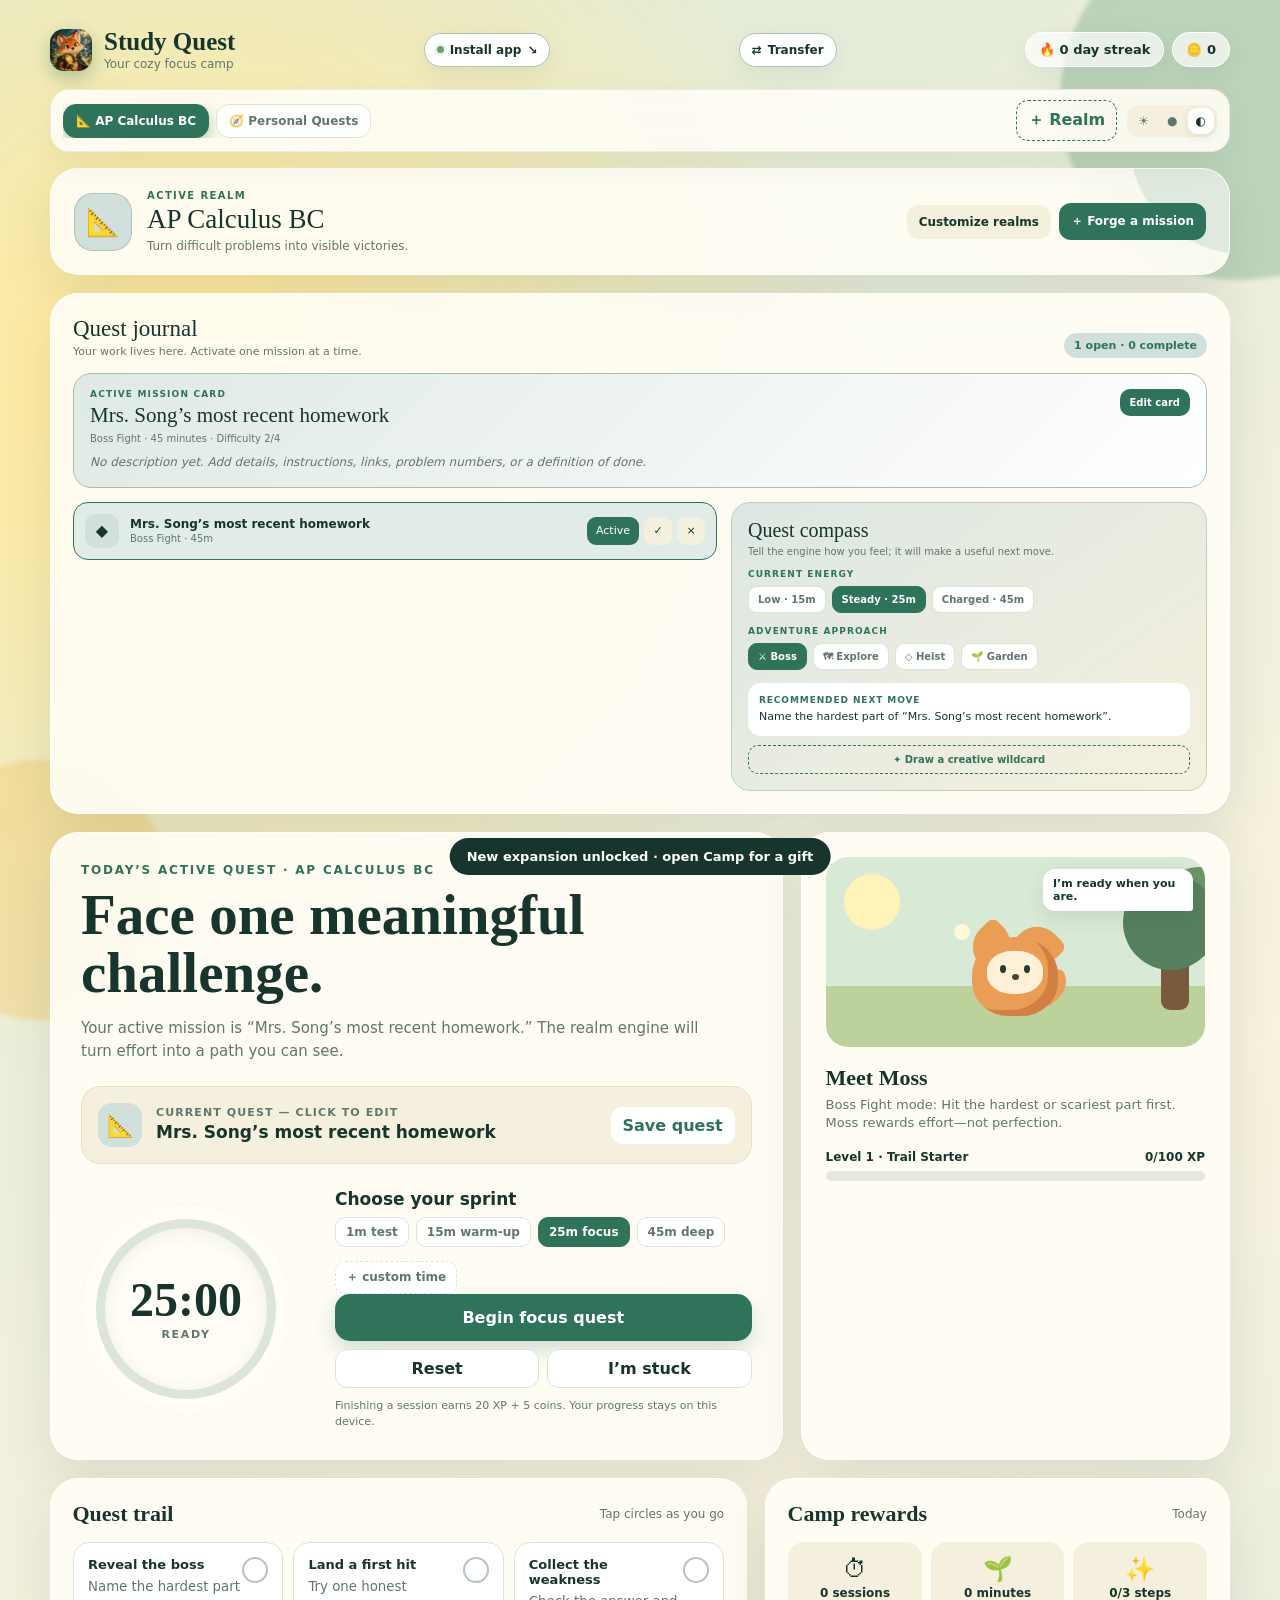
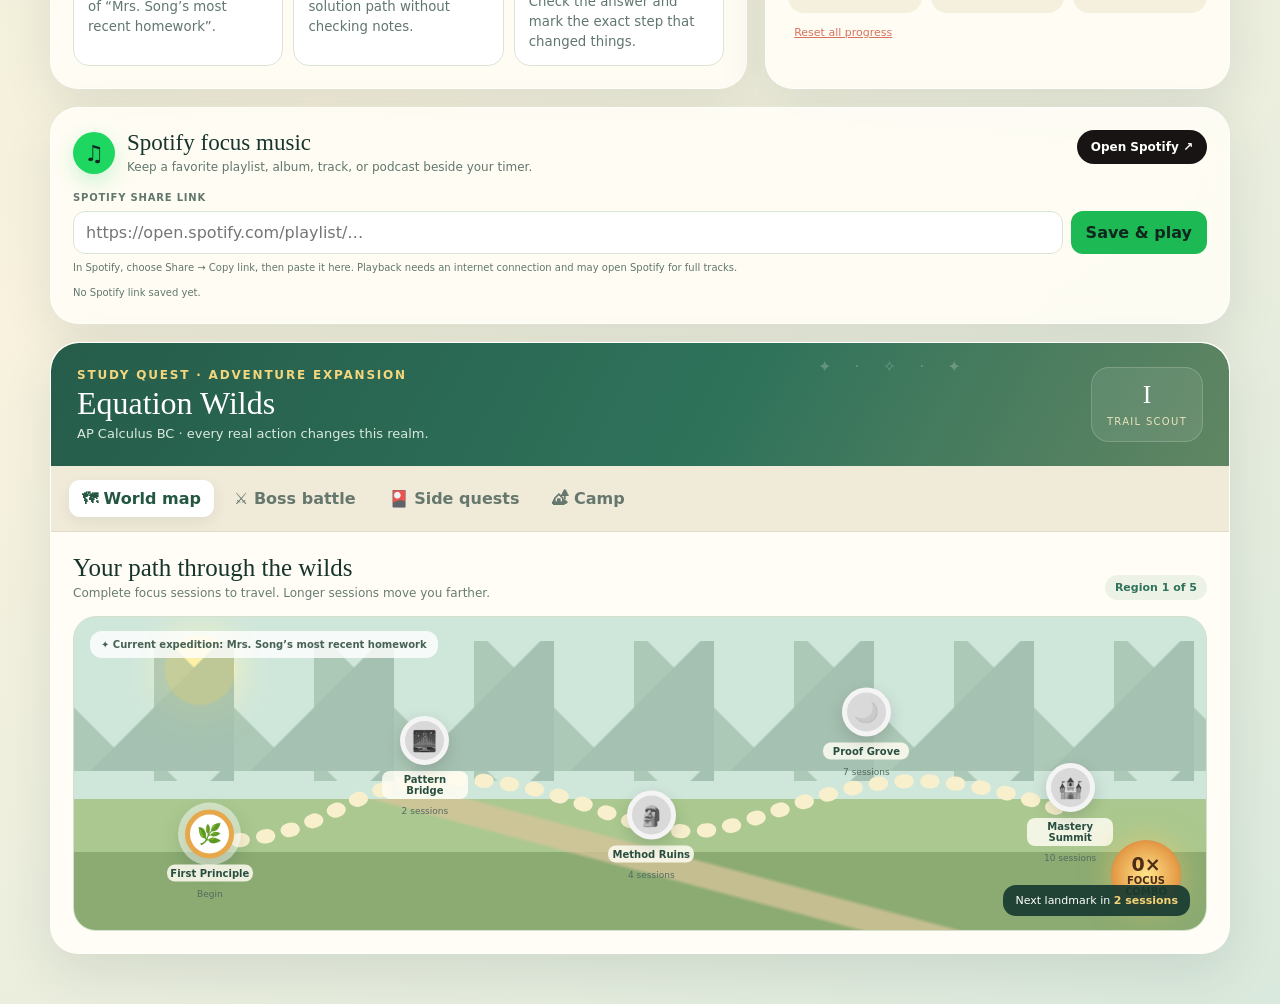
==== Study-Quest-Portable.html @ a1c43f44 "Add portable single-file Study Quest" ====
<!doctype html>
<html lang="en">
<head>
  <meta charset="utf-8">
  <meta name="viewport" content="width=device-width,initial-scale=1">
  <meta name="theme-color" content="#163a31">
  <meta name="description" content="Turn anything you need to do into a customizable focus quest with timers, mission cards, and a cozy fox companion.">
  <meta name="application-name" content="Study Quest">
  <meta name="apple-mobile-web-app-capable" content="yes">
  <meta name="apple-mobile-web-app-status-bar-style" content="black-translucent">
  <meta name="apple-mobile-web-app-title" content="Study Quest">
  <title>Study Quest — Portable</title>
  <style>
    :root{--ink:#17352d;--muted:#61776d;--cream:#f7f1df;--paper:#fffdf6;--green:#2f735b;--green2:#78a36d;--gold:#e6a84b;--coral:#d7725c;--line:#dce4d6;--shadow:0 18px 50px #17352d1a}
    *{box-sizing:border-box}body{margin:0;min-height:100vh;color:var(--ink);font-family:Inter,ui-rounded,"Segoe UI",system-ui,sans-serif;background:radial-gradient(circle at 15% 15%,#f9e7b9 0 5%,transparent 27%),linear-gradient(145deg,#dcead8,#f8f2de 55%,#dae9dd);overflow-x:hidden}
    body:before,body:after{content:"";position:fixed;z-index:-1;border-radius:50%;filter:blur(2px);opacity:.5}body:before{width:360px;height:360px;background:#8fb99b;right:-140px;top:-80px}body:after{width:260px;height:260px;background:#f1cf7a;left:-90px;bottom:-120px}
    button,input{font:inherit}button{cursor:pointer}.app{width:min(1180px,calc(100% - 32px));margin:28px auto 50px}.top{display:flex;align-items:center;justify-content:space-between;margin-bottom:18px}.brand{display:flex;align-items:center;gap:12px}.brand-mark{width:42px;height:42px;border-radius:14px;background:var(--green);display:grid;place-items:center;color:white;box-shadow:0 7px 18px #2f735b55}.brand h1{font-family:Georgia,serif;font-size:25px;margin:0}.brand p{font-size:12px;color:var(--muted);margin:1px 0 0}.stats{display:flex;gap:8px}.pill{background:#ffffffa8;border:1px solid #fff;padding:9px 13px;border-radius:999px;font-weight:750;font-size:13px;box-shadow:0 8px 24px #17352d12}
    .grid{display:grid;grid-template-columns:1.45fr .85fr;gap:18px}.card{background:#fffdf6e8;border:1px solid #ffffffb8;border-radius:28px;box-shadow:var(--shadow);backdrop-filter:blur(12px)}.hero{padding:30px;position:relative;overflow:hidden}.eyebrow{font-size:12px;font-weight:850;letter-spacing:.15em;text-transform:uppercase;color:var(--green)}.hero h2{font-family:Georgia,serif;font-size:clamp(32px,5vw,57px);line-height:1.02;margin:9px 0 12px;max-width:760px}.sub{color:var(--muted);font-size:15px;line-height:1.55;max-width:650px}.questbox{margin-top:23px;background:#f5f0de;border:1px solid #e9dec2;border-radius:19px;padding:16px;display:grid;grid-template-columns:auto 1fr auto;align-items:center;gap:14px}.quest-icon{width:44px;height:44px;border-radius:14px;background:#e5c873;display:grid;place-items:center;font-size:22px}.questbox label{display:block;font-size:11px;color:var(--muted);font-weight:800;text-transform:uppercase;letter-spacing:.1em}.questbox input{width:100%;border:0;background:transparent;color:var(--ink);font-size:17px;font-weight:800;outline:0;padding:3px 0}.save{border:0;background:white;color:var(--green);padding:9px 12px;border-radius:11px;font-weight:800}.save:hover{transform:translateY(-1px)}
    .timer-area{margin-top:25px;display:grid;grid-template-columns:230px 1fr;gap:24px;align-items:center}.clock{width:210px;aspect-ratio:1;border-radius:50%;display:grid;place-items:center;position:relative;background:conic-gradient(var(--green) var(--angle,0deg),#dce5d8 0);box-shadow:inset 0 0 0 15px #fffdf6}.clock:after{content:"";position:absolute;inset:24px;border-radius:50%;background:var(--paper);box-shadow:inset 0 3px 18px #17352d12}.time{position:relative;z-index:1;text-align:center}.time strong{font-family:Georgia,serif;font-size:48px;display:block;line-height:.95}.time small{color:var(--muted);font-size:11px;font-weight:850;letter-spacing:.15em;text-transform:uppercase}.controls h3{margin:0 0 8px;font-size:17px}.presets{display:flex;flex-wrap:wrap;gap:7px;margin-bottom:14px}.preset{border:1px solid var(--line);background:#fff;border-radius:10px;padding:7px 10px;color:var(--muted);font-size:12px;font-weight:750}.preset.active{color:white;background:var(--green);border-color:var(--green)}.mainbtn{border:0;width:100%;border-radius:15px;padding:14px;background:var(--green);color:white;font-weight:850;box-shadow:0 9px 20px #2f735b38;transition:.2s}.mainbtn:hover{transform:translateY(-2px);filter:brightness(1.05)}.secondary{display:flex;gap:8px;margin-top:8px}.secondary button{flex:1;border:1px solid var(--line);background:#fff;border-radius:12px;padding:9px;color:var(--ink);font-weight:750}.hint{font-size:11px;color:var(--muted);margin:10px 0 0;line-height:1.4}
    .side{padding:24px;display:flex;flex-direction:column}.companion-stage{height:190px;border-radius:22px;background:linear-gradient(#d8ead6 0 68%,#bdd19d 68%);position:relative;overflow:hidden;display:grid;place-items:center}.companion-stage:before{content:"";position:absolute;left:18px;top:17px;width:56px;height:56px;border-radius:50%;background:#fff3b8;box-shadow:90px 30px 0 -20px #fff9db}.tree{position:absolute;bottom:37px;right:16px;width:28px;height:80px;background:#795a3d;border-radius:9px}.tree:before{content:"";position:absolute;width:95px;height:95px;border-radius:50%;background:#56805e;left:-38px;top:-55px;box-shadow:28px -18px 0 -10px #6c9565}.buddy{position:relative;z-index:2;width:112px;height:104px;margin-top:25px;animation:breathe 2.8s ease-in-out infinite}.buddy-body{position:absolute;inset:25px 13px 0;background:#e99d55;border-radius:48% 48% 43% 43%;box-shadow:inset -10px -6px #d27f43}.ear{position:absolute;top:12px;width:39px;height:43px;background:#e99d55;transform:rotate(45deg);border-radius:8px 25px 8px 25px}.ear.l{left:13px}.ear.r{right:13px;transform:rotate(135deg)}.face{position:absolute;z-index:3;left:28px;top:39px;width:56px;height:43px;background:#fff0d7;border-radius:45%;}.eye{position:absolute;top:14px;width:6px;height:8px;background:#203b34;border-radius:50%}.eye.l{left:13px}.eye.r{right:13px}.nose{position:absolute;left:25px;top:23px;width:7px;height:6px;background:#4e4139;border-radius:50%}.tail{position:absolute;right:1px;bottom:0;width:52px;height:34px;background:#e99d55;border-radius:80% 20% 70% 20%;transform:rotate(-18deg);transform-origin:left}.buddy.focusing .eye{height:2px;top:17px}.buddy.cheer{animation:cheer .6s ease 2}.speech{position:absolute;top:12px;right:12px;z-index:4;background:white;border-radius:12px 12px 3px 12px;padding:8px 10px;max-width:150px;font-size:11px;font-weight:700;box-shadow:0 7px 20px #17352d18}.companion-copy h3{font-family:Georgia,serif;font-size:22px;margin:18px 0 5px}.companion-copy p{color:var(--muted);font-size:13px;line-height:1.45;margin:0}.level{margin-top:17px}.levelhead{display:flex;justify-content:space-between;font-size:12px;font-weight:800;margin-bottom:7px}.bar{height:10px;background:#e5e8dc;border-radius:999px;overflow:hidden}.fill{height:100%;width:0;background:linear-gradient(90deg,var(--green2),var(--gold));border-radius:999px;transition:.5s}
    .bottom{grid-column:1/-1;display:grid;grid-template-columns:1.2fr .8fr;gap:18px}.steps,.rewards{padding:22px}.section-title{display:flex;justify-content:space-between;align-items:center;margin-bottom:15px}.section-title h3{margin:0;font-family:Georgia,serif;font-size:22px}.section-title span{color:var(--muted);font-size:12px}.step-list{display:grid;grid-template-columns:repeat(3,1fr);gap:10px}.step{border:1px solid var(--line);border-radius:16px;padding:14px;background:#fff;transition:.2s}.step.done{opacity:.64;background:#ecf3e8}.step button{width:26px;height:26px;border-radius:50%;border:2px solid #b7c7b5;background:transparent;float:right;color:transparent}.step.done button{background:var(--green);border-color:var(--green);color:white}.step strong{font-size:13px;display:block;margin-bottom:4px}.step small{color:var(--muted);line-height:1.35}.reward-row{display:flex;gap:9px}.reward{flex:1;background:#f5f0de;border-radius:16px;padding:13px;text-align:center}.reward .big{font-size:24px}.reward strong{display:block;font-size:12px;margin-top:3px}.danger{margin-top:12px;border:0;background:transparent;color:var(--coral);font-size:11px;text-decoration:underline}
    .modal{position:fixed;inset:0;background:#15322ccc;z-index:20;display:none;place-items:center;padding:18px}.modal.show{display:grid}.modal-card{width:min(520px,100%);background:var(--paper);border-radius:25px;padding:27px;box-shadow:0 30px 80px #0005}.modal-card h2{font-family:Georgia,serif;font-size:29px;margin:0 0 8px}.modal-card p{color:var(--muted);line-height:1.5}.modal-card textarea{width:100%;min-height:95px;border:1px solid var(--line);border-radius:13px;padding:12px;background:white;resize:vertical}.modal-actions{display:flex;gap:9px;margin-top:12px}.modal-actions button{flex:1;border:0;border-radius:12px;padding:12px;font-weight:800}.modal-actions .claim{background:var(--green);color:white}.modal-actions .skip{background:#e9eadf;color:var(--ink)}.toast{position:fixed;left:50%;bottom:25px;z-index:30;transform:translate(-50%,30px);opacity:0;background:#17352d;color:white;padding:11px 17px;border-radius:999px;font-weight:750;font-size:13px;transition:.25s}.toast.show{transform:translate(-50%,0);opacity:1}.confetti{position:fixed;z-index:40;width:8px;height:12px;top:-20px;animation:fall 1.8s linear forwards}
    @keyframes breathe{50%{transform:translateY(-5px) scale(1.02)}}@keyframes cheer{50%{transform:translateY(-18px) rotate(5deg)}}@keyframes fall{to{transform:translateY(110vh) rotate(720deg)}}
    @media(max-width:850px){.grid,.bottom{grid-template-columns:1fr}.timer-area{grid-template-columns:1fr}.clock{margin:auto}.step-list{grid-template-columns:1fr}.stats .pill:first-child{display:none}}@media(max-width:520px){.app{width:min(100% - 18px,1180px);margin-top:12px}.hero,.side{padding:19px}.top{align-items:flex-start}.stats{flex-direction:column}.questbox{grid-template-columns:auto 1fr}.questbox .save{grid-column:1/-1}.hero h2{font-size:37px}}
  </style>
  <style data-source="v2.css">
/* Study Quest: Adventure expansion */
.rpg-world{margin-top:18px;position:relative;overflow:hidden}.rpg-banner{padding:24px 26px;background:linear-gradient(118deg,#173a31,#285d49 58%,#6f8e5b);color:white;border-radius:28px 28px 0 0;display:flex;align-items:center;justify-content:space-between;gap:18px;position:relative}.rpg-banner:after{content:"✦  ·  ✧  ·  ✦";position:absolute;right:22%;top:14px;opacity:.22;letter-spacing:9px}.rpg-banner h2{font:32px/1 Georgia,serif;margin:5px 0 7px}.rpg-banner p{margin:0;color:#dce9de;font-size:13px}.rank-seal{min-width:112px;text-align:center;background:#ffffff16;border:1px solid #ffffff2c;border-radius:18px;padding:12px}.rank-seal strong{display:block;font:26px Georgia,serif}.rank-seal span{font-size:10px;text-transform:uppercase;letter-spacing:.13em;color:#e9e4bd}.rpg-tabs{display:flex;gap:7px;padding:14px 18px;background:#f0ead8;border-bottom:1px solid #e0dac6;overflow:auto}.rpg-tab{border:0;background:transparent;color:#66786e;font-weight:800;padding:9px 13px;border-radius:11px;white-space:nowrap}.rpg-tab.active{background:white;color:#245642;box-shadow:0 5px 15px #17352d13}.rpg-panel{display:none;padding:22px;background:#fffdf6e8}.rpg-panel.active{display:block}.panel-title{display:flex;align-items:end;justify-content:space-between;gap:14px;margin-bottom:16px}.panel-title h3{font:25px Georgia,serif;margin:0}.panel-title p{font-size:12px;color:#687c72;margin:4px 0 0}.tiny-badge{background:#edf2e7;color:#2f735b;border-radius:999px;padding:6px 10px;font-size:11px;font-weight:850}
.quest-map{min-height:315px;border-radius:23px;background:linear-gradient(#cfe6db 0 58%,#aac88f 58% 75%,#8bab72 75%);position:relative;overflow:hidden;border:1px solid #d4e0cc}.quest-map:before{content:"";position:absolute;left:8%;top:18px;width:70px;height:70px;border-radius:50%;background:#fff0a8;box-shadow:0 0 45px #fff5b8}.quest-map:after{content:"";position:absolute;inset:auto 0 0;height:42%;background:linear-gradient(15deg,transparent 48%,#d8c49b 49% 54%,transparent 55%);opacity:.75}.mountains{position:absolute;inset:24px 0 auto;height:140px;background:linear-gradient(135deg,transparent 50%,#789b84 51%) 0 0/160px 130px,linear-gradient(225deg,transparent 50%,#88a98e 51%) 80px 0/160px 130px;opacity:.48}.path-line{position:absolute;left:10%;right:10%;bottom:58px;height:130px}.path-line svg{width:100%;height:100%;overflow:visible}.map-node{position:absolute;z-index:3;width:86px;text-align:center;transform:translate(-50%,-50%)}.node-dot{width:49px;height:49px;margin:auto;border-radius:50%;display:grid;place-items:center;background:#d7dbcc;border:5px solid #f8f4e7;box-shadow:0 6px 16px #17352d2d;font-size:20px;filter:grayscale(1);transition:.3s}.map-node.unlocked .node-dot{background:#f5d477;filter:none}.map-node.current .node-dot{background:#fff;border-color:#e6a84b;box-shadow:0 0 0 7px #fff7,0 8px 25px #17352d44;animation:nodePulse 2s infinite}.map-node strong{display:block;font-size:10px;margin-top:6px;background:#fffdf3d9;border-radius:8px;padding:3px;color:#294e40}.map-node small{font-size:9px;color:#546b60}.n1{left:12%;top:76%}.n2{left:31%;top:48%}.n3{left:51%;top:70%}.n4{left:70%;top:37%}.n5{left:88%;top:63%}.map-legend{position:absolute;left:16px;top:14px;z-index:4;background:#ffffffce;border-radius:12px;padding:8px 11px;font-size:10px;font-weight:800;color:#476254}.map-progress{position:absolute;right:16px;bottom:14px;z-index:5;background:#173a31e8;color:white;border-radius:13px;padding:9px 12px;font-size:11px}.map-progress b{color:#f5d477}
.battle-grid{display:grid;grid-template-columns:1.1fr .9fr;gap:14px}.boss-arena{background:radial-gradient(circle at 50% 30%,#536b67,#243e3b 72%);border-radius:22px;min-height:290px;position:relative;overflow:hidden;color:white;padding:18px}.boss-arena:before{content:"";position:absolute;inset:auto -10% -40% -10%;height:62%;background:radial-gradient(ellipse,#172c28,#10201d);border-radius:50%}.boss-label{position:relative;z-index:2;text-align:center;font-size:10px;letter-spacing:.18em;text-transform:uppercase;color:#d7dfc9}.boss{position:absolute;left:50%;top:50%;transform:translate(-50%,-46%);width:142px;height:135px;filter:drop-shadow(0 18px 15px #0007)}.boss-core{position:absolute;inset:25px 18px 3px;background:#5f536d;border-radius:45% 45% 35% 35%;box-shadow:inset -14px -10px #44394f}.boss-horn{position:absolute;top:7px;width:38px;height:48px;background:#dbc790;clip-path:polygon(50% 0,100% 100%,0 100%)}.boss-horn.l{left:16px;transform:rotate(-18deg)}.boss-horn.r{right:16px;transform:rotate(18deg)}.boss-eye{position:absolute;z-index:2;top:61px;width:19px;height:13px;background:#ffcf64;border-radius:60% 20%;box-shadow:0 0 12px #ffca55}.boss-eye.l{left:40px}.boss-eye.r{right:40px;transform:scaleX(-1)}.boss-mouth{position:absolute;z-index:2;left:54px;top:91px;width:36px;height:13px;border-bottom:4px solid #d5b8c7;border-radius:50%}.boss.hit{animation:bossHit .5s}.hp-wrap{position:absolute;left:18px;right:18px;bottom:18px;z-index:2}.hp-copy{display:flex;justify-content:space-between;font-size:11px;font-weight:800;margin-bottom:6px}.hpbar{height:13px;background:#152824;border:2px solid #ffffff45;border-radius:99px;overflow:hidden}.hpfill{height:100%;background:linear-gradient(90deg,#d85b58,#f1a35c);transition:.6s}.battle-log{background:#f4eedc;border-radius:22px;padding:18px}.battle-log h4{margin:0 0 7px;font:21px Georgia,serif}.battle-log>p{color:#66786e;font-size:12px;line-height:1.45}.damage-guide{display:grid;gap:8px;margin-top:13px}.damage{background:white;border-radius:12px;padding:10px;display:flex;justify-content:space-between;font-size:11px}.damage b{color:#bb5a48}.boss-loot{margin-top:12px;background:#e5eedf;border:1px dashed #86a876;border-radius:12px;padding:11px;font-size:11px;line-height:1.4}
.sidequest-grid{display:grid;grid-template-columns:repeat(3,1fr);gap:11px}.sidequest{background:#fff;border:1px solid #e1e5d8;border-radius:18px;padding:16px;position:relative;min-height:155px;transition:.2s}.sidequest:hover{transform:translateY(-3px);box-shadow:0 10px 25px #17352d16}.sq-rarity{font-size:9px;letter-spacing:.14em;text-transform:uppercase;color:#b47742;font-weight:900}.sidequest h4{font:19px Georgia,serif;margin:8px 0 7px}.sidequest p{font-size:11px;color:#687c72;line-height:1.45;margin:0 0 12px}.sidequest button,.reroll,.scene-btn,.shop-item button,.break-start{border:0;border-radius:10px;padding:8px 10px;font-size:11px;font-weight:850;background:#2f735b;color:white}.sidequest button:disabled{background:#d9ddd3;color:#829087}.sidequest.complete{background:#edf3e8}.sidequest.complete:after{content:"✓";position:absolute;right:12px;top:12px;width:24px;height:24px;border-radius:50%;display:grid;place-items:center;background:#2f735b;color:white}.reroll{background:#e9e7da;color:#3d5a4e}.quest-actions{display:flex;justify-content:flex-end;margin-top:12px}.daily-meter{height:7px;background:#e7e9df;border-radius:99px;overflow:hidden;margin:8px 0}.daily-meter i{display:block;height:100%;background:#e6a84b;transition:.4s}
.camp-grid{display:grid;grid-template-columns:.8fr 1.2fr;gap:14px}.scene-box{border-radius:22px;min-height:270px;padding:18px;background:linear-gradient(#172b36,#3b5862 58%,#253f35 58%);color:white;position:relative;overflow:hidden}.scene-box[data-scene="sun"]{background:linear-gradient(#a8d8d0,#f2dda0 58%,#87a96c 58%)}.scene-box[data-scene="rain"]{background:linear-gradient(#405765,#78909a 58%,#405b4b 58%)}.scene-box[data-scene="stars"]{background:linear-gradient(#171c38,#303558 58%,#283b36 58%)}.scene-box:after{content:"";position:absolute;inset:0;background:radial-gradient(circle at 72% 20%,#fff9bf 0 5%,transparent 6%),radial-gradient(circle at 20% 15%,#fff 0 1px,transparent 2px),radial-gradient(circle at 40% 25%,#fff 0 1px,transparent 2px);opacity:.7}.scene-box[data-scene="rain"]:after{background:repeating-linear-gradient(105deg,transparent 0 17px,#dcebf133 18px 20px,transparent 21px 35px);animation:rain .7s linear infinite}.scene-copy{position:relative;z-index:2}.scene-copy h4{font:23px Georgia,serif;margin:0 0 5px}.scene-copy p{font-size:11px;color:#eef4e9}.scene-controls{position:absolute;left:16px;right:16px;bottom:16px;z-index:3;display:flex;gap:7px;flex-wrap:wrap}.scene-btn{background:#ffffffdc;color:#264c3e}.scene-btn.active{background:#e6a84b;color:#332812}.sound-btn{margin-left:auto;background:#17352dd9;color:white}.shop{background:#f5f0df;border-radius:22px;padding:17px}.shop-head{display:flex;justify-content:space-between;align-items:center}.shop-head h4{font:21px Georgia,serif;margin:0}.shop-wallet{font-size:11px;font-weight:850;background:white;border-radius:99px;padding:6px 9px}.shop-grid{display:grid;grid-template-columns:repeat(3,1fr);gap:8px;margin-top:12px}.shop-item{background:white;border-radius:14px;padding:11px;text-align:center;border:2px solid transparent}.shop-item.equipped{border-color:#e6a84b}.shop-icon{font-size:25px;height:32px}.shop-item strong{display:block;font-size:11px}.shop-item small{color:#7c8b83;font-size:9px}.shop-item button{margin-top:8px;width:100%;padding:6px;background:#e8eddf;color:#365d4d}.shop-item.owned button{background:#2f735b;color:white}.starter-note{margin-top:9px;font-size:10px;color:#6c7b72}.buddy[data-outfit="scarf"]:after{content:"";position:absolute;z-index:5;left:31px;top:76px;width:54px;height:12px;background:#d96557;border-radius:8px;transform:rotate(-4deg)}.buddy[data-outfit="crown"]:after{content:"♛";position:absolute;z-index:5;left:39px;top:-13px;font-size:39px;color:#f3c853;text-shadow:0 2px #9f6f27}.buddy[data-outfit="wizard"]:after{content:"";position:absolute;z-index:5;left:26px;top:-35px;width:62px;height:58px;background:#5e567f;clip-path:polygon(50% 0,78% 72%,100% 85%,0 85%,24% 72%)}
.break-card{margin-top:14px;border:1px solid #dbe2d4;border-radius:18px;padding:14px;background:#fff;display:flex;align-items:center;justify-content:space-between;gap:12px}.break-card h4{margin:0 0 3px;font:18px Georgia,serif}.break-card p{margin:0;font-size:10px;color:#6a7d73}.break-start{background:#4b6f63;white-space:nowrap}.break-overlay{position:fixed;inset:0;z-index:90;background:linear-gradient(#101b32,#26364b 60%,#1c352f);display:none;place-items:center;overflow:hidden;color:white}.break-overlay.show{display:grid}.break-hud{position:absolute;top:22px;left:50%;transform:translateX(-50%);z-index:4;text-align:center;background:#0c171bbb;border:1px solid #ffffff24;border-radius:18px;padding:11px 20px}.break-hud strong{font:26px Georgia,serif}.break-hud span{display:block;font-size:10px;color:#cbdad3}.firefly{position:absolute;width:22px;height:22px;border:0;border-radius:50%;background:#f8ed76;box-shadow:0 0 10px #fff278,0 0 28px #e8e052;animation:floatFly 2.4s ease-in-out infinite}.firefly:after{content:"";position:absolute;width:28px;height:10px;border:1px solid #fff9;left:-4px;top:6px;border-radius:50%}.break-done{background:#fffdf1;color:#17352d;border-radius:24px;padding:25px;text-align:center;display:none;z-index:5}.break-done.show{display:block}.break-done h3{font:28px Georgia,serif;margin:0 0 6px}.break-done button{border:0;background:#2f735b;color:white;border-radius:12px;padding:11px 19px;font-weight:800}.achievement-pop{position:fixed;right:20px;top:20px;z-index:80;background:#17352d;color:white;border:1px solid #ffffff31;border-radius:17px;padding:13px 16px;box-shadow:0 14px 40px #0004;transform:translateX(130%);transition:.4s;max-width:280px}.achievement-pop.show{transform:translateX(0)}.achievement-pop b{display:block;color:#f5d477;font-size:11px;letter-spacing:.1em;text-transform:uppercase}.achievement-pop span{font:17px Georgia,serif}.combo-orb{position:absolute;right:25px;bottom:20px;width:70px;height:70px;border-radius:50%;display:grid;place-items:center;background:radial-gradient(circle,#ffe58a,#e59b47 65%,#bd673b);color:#4e2d18;box-shadow:0 0 30px #ffc95d88;font-size:10px;font-weight:900;text-align:center;z-index:3}.combo-orb strong{display:block;font-size:19px}
body.scene-stars{background:radial-gradient(circle at 15% 15%,#73859b 0 4%,transparent 24%),linear-gradient(145deg,#263c45,#4e5d60 55%,#314944)}body.scene-rain{background:linear-gradient(145deg,#9eb4b6,#d7dfd5 55%,#839f92)}body.scene-sun{background:radial-gradient(circle at 15% 15%,#ffeaa0 0 5%,transparent 28%),linear-gradient(145deg,#dcead8,#f8f2de 55%,#dae9dd)}
@keyframes nodePulse{50%{transform:scale(1.09)}}@keyframes bossHit{25%{transform:translate(-50%,-46%) translateX(-12px);filter:brightness(1.8)}50%{transform:translate(-50%,-46%) translateX(10px)}75%{transform:translate(-50%,-46%) translateX(-5px)}}@keyframes rain{to{background-position:0 30px}}@keyframes floatFly{50%{transform:translate(14px,-18px) scale(1.2)}}
@media(max-width:850px){.battle-grid,.camp-grid{grid-template-columns:1fr}.sidequest-grid{grid-template-columns:1fr}.quest-map{min-height:360px}.shop-grid{grid-template-columns:repeat(3,1fr)}}@media(max-width:520px){.rpg-banner{align-items:flex-start}.rpg-banner h2{font-size:26px}.rank-seal{min-width:84px}.rpg-panel{padding:13px}.map-node{width:63px}.map-node strong{font-size:8px}.node-dot{width:40px;height:40px}.shop-grid{grid-template-columns:1fr}.break-card{align-items:flex-start;flex-direction:column}.sound-btn{margin-left:0}}

  </style>
  <style data-source="v3.css">
/* Realm Engine — universal customization and theming */
:root{--realm-accent:#2f735b;--realm-soft:#dfeadf;--surface:#fffdf6;--surface-2:#f5f0de;--surface-3:#ffffff;--text:#17352d;--text-soft:#61776d;--border:#dce4d6;--page-a:#dcead8;--page-b:#f8f2de;--page-c:#dae9dd}
html[data-theme="dark"]{color-scheme:dark;--surface:#182720;--surface-2:#22352b;--surface-3:#263a31;--text:#edf4ec;--text-soft:#a9bcb2;--border:#3a5146;--page-a:#0e1b18;--page-b:#182821;--page-c:#101f1b;--cream:#182720;--paper:#182720;--ink:#edf4ec;--muted:#a9bcb2;--line:#3a5146;--shadow:0 20px 60px #0005}
html[data-theme="dark"] body{background:radial-gradient(circle at 15% 15%,#466454 0 4%,transparent 24%),linear-gradient(145deg,var(--page-a),var(--page-b) 55%,var(--page-c))}
html[data-theme="dark"] body:before{background:#315947}html[data-theme="dark"] body:after{background:#6d5933}
html[data-theme="dark"] .card,html[data-theme="dark"] .rpg-panel{background:#182720f2;border-color:#31483d}html[data-theme="dark"] .questbox,html[data-theme="dark"] .rpg-tabs,html[data-theme="dark"] .battle-log,html[data-theme="dark"] .shop{background:#22352b;border-color:#3a5146}html[data-theme="dark"] .step,html[data-theme="dark"] .sidequest,html[data-theme="dark"] .reward,html[data-theme="dark"] .damage,html[data-theme="dark"] .shop-item,html[data-theme="dark"] .break-card,html[data-theme="dark"] .save,html[data-theme="dark"] .secondary button,html[data-theme="dark"] .preset,html[data-theme="dark"] .rpg-tab.active{background:#263a31;color:#edf4ec;border-color:#40594d}html[data-theme="dark"] .clock{box-shadow:inset 0 0 0 15px #182720}html[data-theme="dark"] .clock:after{background:#182720}html[data-theme="dark"] .speech{background:#263a31;color:#edf4ec}html[data-theme="dark"] .pill{background:#21352c;border-color:#33493f}html[data-theme="dark"] .modal-card{background:#182720}html[data-theme="dark"] .modal-card textarea{background:#263a31;color:#edf4ec}html[data-theme="dark"] .sidequest.complete{background:#284333}html[data-theme="dark"] .boss-loot{background:#243e31}html[data-theme="dark"] .scene-btn{background:#263a31;color:#edf4ec}html[data-theme="dark"] .danger{color:#f19b86}
.realm-dock{display:flex;align-items:center;gap:10px;margin:0 0 16px;padding:10px 12px;background:color-mix(in srgb,var(--surface) 90%,transparent);border:1px solid color-mix(in srgb,var(--border) 65%,white);border-radius:19px;box-shadow:0 10px 30px #17352d10;backdrop-filter:blur(12px);position:relative;z-index:8}.realm-scroll{display:flex;align-items:center;gap:7px;overflow:auto;flex:1;scrollbar-width:none}.realm-scroll::-webkit-scrollbar{display:none}.realm-chip{border:1px solid var(--border);background:var(--surface-3);color:var(--text-soft);border-radius:13px;padding:9px 12px;font-size:12px;font-weight:800;white-space:nowrap;transition:.2s}.realm-chip:hover{transform:translateY(-1px)}.realm-chip.active{background:var(--realm-accent);border-color:var(--realm-accent);color:white;box-shadow:0 6px 16px color-mix(in srgb,var(--realm-accent) 38%,transparent)}.dock-add{border:1px dashed var(--realm-accent);background:transparent;color:var(--realm-accent);border-radius:12px;padding:9px 11px;font-weight:900;white-space:nowrap}.theme-switch{display:flex;background:var(--surface-2);border-radius:12px;padding:3px;gap:2px}.theme-switch button{border:0;background:transparent;color:var(--text-soft);border-radius:9px;padding:6px 8px;font-size:12px}.theme-switch button.active{background:var(--surface-3);color:var(--text);box-shadow:0 3px 9px #17352d16}
.quest-command{margin-bottom:18px;padding:21px 23px;display:grid;grid-template-columns:1fr auto;gap:18px;position:relative;overflow:hidden}.quest-command:before{content:"";position:absolute;width:230px;height:230px;border-radius:50%;right:-130px;top:-145px;background:var(--realm-accent);opacity:.12}.command-left{display:flex;gap:15px;align-items:center;min-width:0}.realm-sigil{width:58px;height:58px;flex:0 0 auto;border-radius:19px;display:grid;place-items:center;background:var(--realm-soft);font-size:27px;box-shadow:inset 0 0 0 1px color-mix(in srgb,var(--realm-accent) 25%,transparent)}.command-kicker{font-size:10px;font-weight:900;text-transform:uppercase;letter-spacing:.14em;color:var(--realm-accent)}.command-left h2{font:27px Georgia,serif;margin:3px 0 4px;white-space:nowrap;overflow:hidden;text-overflow:ellipsis}.command-left p{margin:0;color:var(--text-soft);font-size:12px}.command-actions{display:flex;align-items:center;gap:8px;position:relative;z-index:2}.command-actions button{border:0;border-radius:12px;padding:10px 12px;font-weight:850;font-size:12px}.forge-btn{background:var(--realm-accent);color:white}.manage-btn{background:var(--surface-2);color:var(--text)}
.mission-journal{grid-column:1/-1;padding:22px}.journal-head{display:flex;justify-content:space-between;align-items:end;gap:14px;margin-bottom:15px}.journal-head h3{font:23px Georgia,serif;margin:0}.journal-head p{font-size:11px;color:var(--text-soft);margin:3px 0 0}.mission-count{font-size:11px;font-weight:850;color:var(--realm-accent);background:var(--realm-soft);padding:6px 10px;border-radius:999px}.journal-layout{display:grid;grid-template-columns:1.15fr .85fr;gap:14px}.mission-list{display:grid;gap:8px;align-content:start}.mission-row{display:grid;grid-template-columns:auto 1fr auto;gap:11px;align-items:center;background:var(--surface-3);border:1px solid var(--border);border-radius:15px;padding:11px;transition:.2s}.mission-row:hover{border-color:var(--realm-accent);transform:translateX(2px)}.mission-row.active{background:color-mix(in srgb,var(--realm-soft) 65%,var(--surface-3));border-color:var(--realm-accent)}.mission-row.done{opacity:.58}.mission-gem{width:34px;height:34px;border-radius:11px;display:grid;place-items:center;background:var(--realm-soft)}.mission-row strong{display:block;font-size:12px}.mission-row small{display:block;font-size:10px;color:var(--text-soft);margin-top:2px}.mission-tools{display:flex;gap:5px}.mission-tools button{border:0;width:28px;height:28px;border-radius:9px;background:var(--surface-2);color:var(--text);font-size:11px}.mission-tools button.activate{width:auto;padding:0 9px;background:var(--realm-accent);color:white}.empty-missions{border:1px dashed var(--border);border-radius:16px;padding:24px;text-align:center;color:var(--text-soft);font-size:12px}.compass{background:linear-gradient(145deg,color-mix(in srgb,var(--realm-soft) 75%,var(--surface)),var(--surface-2));border-radius:19px;padding:16px;border:1px solid color-mix(in srgb,var(--realm-accent) 18%,var(--border))}.compass h4{font:20px Georgia,serif;margin:0 0 4px}.compass>p{font-size:10px;color:var(--text-soft);margin:0 0 12px}.energy-label{font-size:9px;font-weight:900;letter-spacing:.12em;text-transform:uppercase;color:var(--realm-accent)}.energy-row,.approach-row{display:flex;gap:6px;margin:7px 0 13px;flex-wrap:wrap}.energy-row button,.approach-row button{border:1px solid var(--border);background:var(--surface-3);color:var(--text-soft);border-radius:9px;padding:7px 9px;font-size:10px;font-weight:800}.energy-row button.active,.approach-row button.active{background:var(--realm-accent);color:white;border-color:var(--realm-accent)}.next-move{background:var(--surface-3);border-radius:13px;padding:11px;font-size:11px;line-height:1.4}.next-move b{display:block;color:var(--realm-accent);font-size:9px;text-transform:uppercase;letter-spacing:.1em;margin-bottom:3px}.twist-btn{margin-top:9px;width:100%;border:1px dashed var(--realm-accent);background:transparent;color:var(--realm-accent);border-radius:10px;padding:8px;font-size:10px;font-weight:850}
.realm-modal{position:fixed;inset:0;background:#10261fd9;z-index:110;display:none;place-items:center;padding:18px}.realm-modal.show{display:grid}.realm-modal-card{width:min(760px,100%);max-height:min(760px,92vh);overflow:auto;background:var(--surface);color:var(--text);border-radius:26px;box-shadow:0 30px 90px #0007}.realm-modal-top{display:flex;justify-content:space-between;align-items:center;padding:20px 22px 14px;border-bottom:1px solid var(--border);position:sticky;top:0;background:var(--surface);z-index:2}.realm-modal-top h2{font:27px Georgia,serif;margin:0}.realm-close{width:34px;height:34px;border:0;border-radius:50%;background:var(--surface-2);color:var(--text);font-size:18px}.forge-tabs{display:flex;gap:7px;padding:14px 22px 0}.forge-tab{border:0;border-radius:10px;padding:8px 11px;background:var(--surface-2);color:var(--text-soft);font-size:11px;font-weight:850}.forge-tab.active{background:var(--realm-accent);color:white}.forge-pane{display:none;padding:18px 22px 24px}.forge-pane.active{display:block}.form-grid{display:grid;grid-template-columns:1fr 1fr;gap:12px}.field{display:grid;gap:5px}.field.full{grid-column:1/-1}.field label{font-size:10px;font-weight:900;letter-spacing:.08em;text-transform:uppercase;color:var(--text-soft)}.field input,.field select{width:100%;border:1px solid var(--border);background:var(--surface-3);color:var(--text);border-radius:11px;padding:10px 11px;outline:0}.field input:focus,.field select:focus{border-color:var(--realm-accent);box-shadow:0 0 0 3px color-mix(in srgb,var(--realm-accent) 15%,transparent)}.style-picker{display:grid;grid-template-columns:repeat(4,1fr);gap:8px}.style-option input{display:none}.style-option span{display:block;height:100%;border:1px solid var(--border);border-radius:13px;padding:11px;background:var(--surface-3);font-size:10px;color:var(--text-soft)}.style-option b{display:block;color:var(--text);font-size:12px;margin-bottom:3px}.style-option input:checked+span{border-color:var(--realm-accent);box-shadow:inset 0 0 0 1px var(--realm-accent);background:var(--realm-soft)}.submit-forge{margin-top:15px;width:100%;border:0;border-radius:12px;padding:12px;background:var(--realm-accent);color:white;font-weight:900}.realm-manager-list{display:grid;gap:8px;margin-top:15px}.realm-manage-row{display:grid;grid-template-columns:auto 1fr auto;gap:10px;align-items:center;border:1px solid var(--border);background:var(--surface-3);border-radius:13px;padding:10px}.realm-manage-row i{font-style:normal;font-size:20px}.realm-manage-row strong{display:block;font-size:12px}.realm-manage-row small{color:var(--text-soft);font-size:9px}.realm-manage-row button{border:0;border-radius:8px;background:var(--surface-2);color:#c86655;padding:7px;font-size:10px}.strategy-ribbon{display:inline-flex;align-items:center;gap:6px;margin-top:8px;padding:5px 9px;border-radius:99px;background:var(--realm-soft);color:var(--realm-accent);font-size:10px;font-weight:850}.wildcard{margin-top:9px;background:color-mix(in srgb,var(--realm-soft) 70%,var(--surface-3));border-left:3px solid var(--realm-accent);border-radius:9px;padding:9px;font-size:10px;display:none}.wildcard.show{display:block}
.rpg-banner{background:linear-gradient(118deg,color-mix(in srgb,var(--realm-accent) 68%,#102d26),var(--realm-accent) 58%,color-mix(in srgb,var(--realm-accent) 58%,#a4a06d))}.mainbtn,.realm-engine-accent{background:var(--realm-accent)!important}.quest-icon{background:var(--realm-soft)}.eyebrow{color:var(--realm-accent)}
@media(max-width:850px){.realm-dock{align-items:stretch;flex-wrap:wrap}.realm-scroll{order:1;width:100%}.theme-switch{margin-left:auto}.quest-command{grid-template-columns:1fr}.command-actions{justify-content:flex-end}.journal-layout{grid-template-columns:1fr}.style-picker{grid-template-columns:1fr 1fr}}
@media(max-width:520px){.quest-command{padding:16px}.command-left{align-items:flex-start}.command-left h2{font-size:21px}.command-actions{flex-direction:column;align-items:stretch}.form-grid{grid-template-columns:1fr}.field.full{grid-column:auto}.style-picker{grid-template-columns:1fr}.realm-modal{padding:7px}.realm-modal-card{border-radius:19px}.journal-head{align-items:flex-start;flex-direction:column}.mission-row{grid-template-columns:auto 1fr}.mission-tools{grid-column:1/-1;justify-content:flex-end}}

/* Mission cards and custom focus timers */
.active-mission-card{margin:0 0 14px;border:1px solid color-mix(in srgb,var(--realm-accent) 32%,var(--border));border-radius:18px;background:linear-gradient(135deg,color-mix(in srgb,var(--realm-soft) 70%,var(--surface-3)),var(--surface-3));padding:15px 16px;display:grid;grid-template-columns:1fr auto;gap:12px}.active-mission-card.empty{display:none}.mission-card-kicker{font-size:9px;font-weight:900;letter-spacing:.13em;text-transform:uppercase;color:var(--realm-accent)}.active-mission-card h4{font:21px Georgia,serif;margin:4px 0 5px}.mission-card-meta{font-size:10px;color:var(--text-soft);margin-bottom:9px}.mission-card-description{font-size:12px;line-height:1.55;white-space:pre-wrap;color:var(--text);max-width:820px}.mission-card-description.muted{color:var(--text-soft);font-style:italic}.edit-card{align-self:start;border:0;border-radius:10px;padding:8px 10px;background:var(--realm-accent);color:white;font-size:10px;font-weight:850}.mission-preview{white-space:nowrap;overflow:hidden;text-overflow:ellipsis;max-width:480px}
.custom-timer-area{margin-top:9px;position:relative}.custom-timer-row{display:flex;gap:6px;flex-wrap:wrap}.custom-time{position:relative;padding-right:23px!important}.custom-time i{position:absolute;right:6px;top:50%;transform:translateY(-50%);font-style:normal;opacity:.65;font-size:11px}.custom-launch{border-style:dashed!important}.timer-maker{display:none;margin-top:8px;background:var(--surface-2);border:1px solid var(--border);border-radius:13px;padding:10px;grid-template-columns:1fr 1fr auto;gap:7px;align-items:end}.timer-maker.show{display:grid}.timer-maker label{font-size:9px;font-weight:850;color:var(--text-soft);display:grid;gap:3px}.timer-maker input{min-width:0;width:100%;border:1px solid var(--border);background:var(--surface-3);color:var(--text);border-radius:8px;padding:7px}.timer-maker button{border:0;border-radius:8px;background:var(--realm-accent);color:white;padding:8px 10px;font-size:10px;font-weight:850}
.field textarea{width:100%;min-height:130px;resize:vertical;line-height:1.5;border:1px solid var(--border);background:var(--surface-3);color:var(--text);border-radius:11px;padding:10px 11px;outline:0}.field textarea:focus{border-color:var(--realm-accent);box-shadow:0 0 0 3px color-mix(in srgb,var(--realm-accent) 15%,transparent)}
@media(max-width:520px){.active-mission-card{grid-template-columns:1fr}.timer-maker{grid-template-columns:1fr 1fr}.timer-maker button{grid-column:1/-1}.mission-preview{max-width:230px}}

  </style>
  <style data-source="pwa.css">
.brand-mark{background-image:url('[data-uri]')!important;background-size:cover!important;background-position:center!important;color:transparent!important;overflow:hidden}
.install-app{border:1px solid color-mix(in srgb,var(--realm-accent,#2f735b) 28%,var(--border,#dce4d6));background:var(--surface-3,#fff);color:var(--text,#17352d);padding:9px 12px;border-radius:999px;font-weight:850;font-size:12px;box-shadow:0 8px 24px #17352d12;white-space:nowrap;display:inline-flex;align-items:center;gap:6px}
.install-app:hover{transform:translateY(-1px);border-color:var(--realm-accent,#2f735b)}
.install-app.installed{cursor:default;color:var(--realm-accent,#2f735b)}
.install-app[hidden]{display:none}
.install-modal{position:fixed;inset:0;z-index:160;display:none;place-items:center;padding:18px;background:#10261fdd}.install-modal.show{display:grid}
.install-card{width:min(480px,100%);background:var(--surface,#fffdf6);color:var(--text,#17352d);border:1px solid var(--border,#dce4d6);border-radius:25px;padding:24px;box-shadow:0 30px 90px #0007;position:relative}
.install-card>img{width:78px;height:78px;border-radius:22px;object-fit:cover;box-shadow:0 11px 30px #17352d33}
.install-card h2{font:29px Georgia,serif;margin:14px 0 7px}.install-card p{color:var(--text-soft,#61776d);font-size:13px;line-height:1.55}.install-steps{margin:15px 0;padding:0;list-style:none;display:grid;gap:9px;counter-reset:install}
.install-steps li{counter-increment:install;display:grid;grid-template-columns:28px 1fr;gap:9px;align-items:start;font-size:12px;line-height:1.45}.install-steps li:before{content:counter(install);width:26px;height:26px;border-radius:9px;background:var(--realm-soft,#dfeadf);color:var(--realm-accent,#2f735b);display:grid;place-items:center;font-weight:900}
.install-close{position:absolute;right:15px;top:15px;width:35px;height:35px;border:0;border-radius:50%;background:var(--surface-2,#f5f0de);color:var(--text,#17352d);font-size:18px}.install-note{background:var(--surface-2,#f5f0de);border-radius:12px;padding:10px 12px!important;font-size:11px!important}
.connection-dot{width:7px;height:7px;border-radius:50%;background:#6da16e;display:inline-block;box-shadow:0 0 0 3px #6da16e22}.connection-dot.offline{background:#e6a84b;box-shadow:0 0 0 3px #e6a84b22}
@media(max-width:650px){.top{gap:10px;flex-wrap:wrap}.stats{margin-left:auto}.install-app{order:3;margin-left:auto}.install-app .install-label{display:none}}

  </style>
  <style data-source="data-transfer.css">
.transfer-app{border:1px solid color-mix(in srgb,var(--realm-accent,#2f735b) 28%,var(--border,#dce4d6));background:var(--surface-3,#fff);color:var(--text,#17352d);padding:9px 12px;border-radius:999px;font-weight:850;font-size:12px;box-shadow:0 8px 24px #17352d12;white-space:nowrap;display:inline-flex;align-items:center;gap:6px}.transfer-app:hover{transform:translateY(-1px);border-color:var(--realm-accent,#2f735b)}
.transfer-modal{position:fixed;inset:0;z-index:170;display:none;place-items:center;padding:18px;background:#10261fe6}.transfer-modal.show{display:grid}.transfer-card{width:min(620px,100%);max-height:92vh;overflow:auto;background:var(--surface,#fffdf6);color:var(--text,#17352d);border:1px solid var(--border,#dce4d6);border-radius:27px;padding:25px;box-shadow:0 30px 90px #0007;position:relative}.transfer-close{position:absolute;right:15px;top:15px;width:35px;height:35px;border:0;border-radius:50%;background:var(--surface-2,#f5f0de);color:var(--text,#17352d);font-size:18px}.transfer-kicker{font-size:10px;font-weight:900;letter-spacing:.13em;text-transform:uppercase;color:var(--realm-accent,#2f735b)}.transfer-card h2{font:30px Georgia,serif;margin:7px 42px 7px 0}.transfer-intro{color:var(--text-soft,#61776d);font-size:13px;line-height:1.55;margin:0 0 17px}.transfer-grid{display:grid;grid-template-columns:1fr 1fr;gap:11px}.transfer-option{border:1px solid var(--border,#dce4d6);background:var(--surface-3,#fff);border-radius:17px;padding:15px;display:flex;flex-direction:column;align-items:flex-start;text-align:left;color:var(--text,#17352d);min-height:145px}.transfer-option:hover{border-color:var(--realm-accent,#2f735b);transform:translateY(-1px)}.transfer-option .transfer-icon{font-size:25px;margin-bottom:9px}.transfer-option strong{font-size:13px}.transfer-option small{display:block;color:var(--text-soft,#61776d);font-size:10px;line-height:1.45;margin-top:5px}.transfer-note{margin:13px 0 0;background:var(--surface-2,#f5f0de);border-radius:13px;padding:11px 12px;color:var(--text-soft,#61776d);font-size:10px;line-height:1.5}.transfer-preview{display:none;margin-top:14px;border:1px solid color-mix(in srgb,var(--realm-accent,#2f735b) 30%,var(--border,#dce4d6));background:color-mix(in srgb,var(--realm-soft,#dfeadf) 55%,var(--surface-3,#fff));border-radius:15px;padding:13px}.transfer-preview.show{display:block}.transfer-preview strong{display:block;font-size:13px}.transfer-preview p{font-size:10px;color:var(--text-soft,#61776d);line-height:1.5;margin:5px 0 11px}.transfer-preview-actions{display:flex;gap:7px}.transfer-preview-actions button{flex:1;border:0;border-radius:10px;padding:9px;font-size:10px;font-weight:850}.transfer-restore{background:var(--realm-accent,#2f735b);color:white}.transfer-cancel{background:var(--surface-3,#fff);color:var(--text,#17352d)}.transfer-undo{margin-top:10px;border:0;background:transparent;color:var(--realm-accent,#2f735b);font-size:10px;font-weight:800;padding:4px}.transfer-undo[hidden]{display:none}
@media(max-width:650px){.transfer-app .transfer-label{display:none}.transfer-app{order:3;margin-left:0}.transfer-grid{grid-template-columns:1fr}.transfer-option{min-height:0}.transfer-card{padding:21px;border-radius:21px}}

  </style>
  <style data-source="spotify.css">
.spotify-card{grid-column:1/-1;padding:22px;overflow:hidden}
.spotify-head{display:flex;align-items:flex-start;justify-content:space-between;gap:18px}
.spotify-title{display:flex;align-items:center;gap:12px}
.spotify-mark{width:42px;height:42px;border-radius:50%;display:grid;place-items:center;background:#1ed760;color:#10261f;font-size:22px;font-weight:900;box-shadow:0 8px 20px #1ed76038}
.spotify-title h3{font:23px Georgia,serif;margin:0 0 3px}
.spotify-title p{margin:0;color:var(--text-soft,var(--muted));font-size:12px;line-height:1.45}
.spotify-open{border:0;border-radius:999px;padding:10px 14px;background:#191414;color:#fff;text-decoration:none;font-size:12px;font-weight:850;white-space:nowrap}
.spotify-open:hover{transform:translateY(-1px)}
.spotify-form{display:grid;grid-template-columns:1fr auto;gap:8px;margin-top:16px}
.spotify-form label{grid-column:1/-1;font-size:10px;font-weight:900;letter-spacing:.08em;text-transform:uppercase;color:var(--text-soft,var(--muted))}
.spotify-form input{min-width:0;width:100%;border:1px solid var(--border,var(--line));background:var(--surface-3,#fff);color:var(--text,var(--ink));border-radius:12px;padding:11px 12px;outline:0}
.spotify-form input:focus{border-color:#1db954;box-shadow:0 0 0 3px #1db95422}
.spotify-save{border:0;border-radius:12px;padding:10px 15px;background:#1db954;color:#10261f;font-weight:900}
.spotify-help,.spotify-status{font-size:10px;color:var(--text-soft,var(--muted));line-height:1.45}
.spotify-help{margin:7px 0 0}.spotify-status{margin:10px 0 0;min-height:15px}
.spotify-status.error{color:#b94f42}.spotify-status.offline{color:#9a6925}
.spotify-player{display:none;margin-top:14px}.spotify-player.show{display:block}
.spotify-player iframe{display:block;width:100%;height:152px;border:0;border-radius:15px;background:#191414}
.spotify-player-actions{display:flex;justify-content:flex-end;margin-top:7px}
.spotify-remove{border:0;background:transparent;color:var(--text-soft,var(--muted));font-size:11px;text-decoration:underline}
@media(max-width:620px){.spotify-head{display:grid}.spotify-open{justify-self:start}.spotify-form{grid-template-columns:1fr}.spotify-save{width:100%}}


  </style>

  <link rel="icon" href="[data-uri]" type="image/png">
  <meta name="study-quest-build" content="portable-single-file">
</head>
<body>
  <main class="app">
    <header class="top">
      <div class="brand"><div class="brand-mark">✦</div><div><h1>Study Quest</h1><p>Your cozy focus camp</p></div></div>
      <div class="stats"><div class="pill">🔥 <span id="streak">0</span> day streak</div><div class="pill">🪙 <span id="coins">0</span></div></div>
    </header>
    <section class="grid">
      <article class="card hero">
        <div class="eyebrow">Today’s main quest · AP Calculus BC</div>
        <h2>Make one brave start.</h2>
        <p class="sub">You don’t need to finish everything right now. Begin Mrs. Song’s newest homework, earn XP for focused effort, and let the next step reveal itself.</p>
        <div class="questbox">
          <div class="quest-icon">📐</div>
          <div><label for="quest">Current quest — click to edit</label><input id="quest" value="Mrs. Song’s most recent homework" aria-label="Current quest"></div>
          <button class="save" id="saveQuest">Save quest</button>
        </div>
        <div class="timer-area">
          <div class="clock" id="clock"><div class="time"><strong id="time">25:00</strong><small id="modeLabel">ready</small></div></div>
          <div class="controls">
            <h3>Choose your sprint</h3>
            <div class="presets"><button class="preset" data-min="1">1m test</button><button class="preset" data-min="15">15m warm-up</button><button class="preset active" data-min="25">25m focus</button><button class="preset" data-min="45">45m deep</button></div>
            <button class="mainbtn" id="start">Begin focus quest</button>
            <div class="secondary"><button id="reset">Reset</button><button id="stuck">I’m stuck</button></div>
            <p class="hint">Finishing a session earns 20 XP + 5 coins. Your progress stays on this device.</p>
          </div>
        </div>
      </article>
      <aside class="card side">
        <div class="companion-stage"><div class="speech" id="speech">I’m ready when you are.</div><div class="tree"></div><div class="buddy" id="buddy"><div class="ear l"></div><div class="ear r"></div><div class="tail"></div><div class="buddy-body"></div><div class="face"><i class="eye l"></i><i class="eye r"></i><i class="nose"></i></div></div></div>
        <div class="companion-copy"><h3>Meet Moss</h3><p>Your focus fox. Moss studies quietly with you and celebrates real effort—not perfection.</p></div>
        <div class="level"><div class="levelhead"><span>Level <b id="level">1</b> · Trail Starter</span><span><b id="xp">0</b>/100 XP</span></div><div class="bar"><div class="fill" id="xpFill"></div></div></div>
      </aside>
      <div class="bottom">
        <section class="card steps"><div class="section-title"><h3>Quest trail</h3><span>Tap circles as you go</span></div><div class="step-list">
          <div class="step"><button aria-label="Complete step">✓</button><strong>Open the assignment</strong><small>Get the newest homework in front of you.</small></div>
          <div class="step"><button aria-label="Complete step">✓</button><strong>Do the first problem</strong><small>Messy work is completely allowed.</small></div>
          <div class="step"><button aria-label="Complete step">✓</button><strong>Mark the hard parts</strong><small>Circle anything to ask Mrs. Song.</small></div>
        </div></section>
        <section class="card rewards"><div class="section-title"><h3>Camp rewards</h3><span>Today</span></div><div class="reward-row"><div class="reward"><div class="big">⏱</div><strong><span id="sessions">0</span> sessions</strong></div><div class="reward"><div class="big">🌱</div><strong><span id="totalMin">0</span> minutes</strong></div><div class="reward"><div class="big">✨</div><strong><span id="stepsDone">0</span>/3 steps</strong></div></div><button class="danger" id="clear">Reset all progress</button></section>
      </div>
    </section>
  </main>
  <div class="modal" id="modal"><div class="modal-card"><div class="eyebrow">Sprint complete</div><h2>Nice work—claim your reward.</h2><p>Before moving on, write one thing you learned or one question you still have. A short sentence is enough.</p><textarea id="reflection" placeholder="I learned… / I’m still wondering…"></textarea><div class="modal-actions"><button class="skip" id="skip">Later</button><button class="claim" id="claim">Claim 20 XP + 5 coins</button></div></div></div>
  <div class="toast" id="toast"></div>
  <script>
    const $=s=>document.querySelector(s), $$=s=>[...document.querySelectorAll(s)];
    const key='studyQuest.v1'; let state=JSON.parse(localStorage.getItem(key)||'{}');
    state={xp:0,coins:0,sessions:0,totalMin:0,quest:'Mrs. Song’s most recent homework',steps:[false,false,false],lastDay:null,streak:0,...state};
    let chosen=25,left=1500,running=false,timer=null;
    const save=()=>localStorage.setItem(key,JSON.stringify(state));
    function render(){
      $('#coins').textContent=state.coins;$('#sessions').textContent=state.sessions;$('#totalMin').textContent=state.totalMin;$('#streak').textContent=state.streak;
      const level=Math.floor(state.xp/100)+1, within=state.xp%100;$('#level').textContent=level;$('#xp').textContent=within;$('#xpFill').style.width=within+'%';
      $('#quest').value=state.quest;state.steps.forEach((v,i)=>$$('.step')[i].classList.toggle('done',v));$('#stepsDone').textContent=state.steps.filter(Boolean).length;
    }
    function format(n){return String(Math.floor(n/60)).padStart(2,'0')+':'+String(n%60).padStart(2,'0')}
    function drawClock(){$('#time').textContent=format(left);$('#clock').style.setProperty('--angle',(360*(chosen*60-left)/(chosen*60))+'deg')}
    function toast(msg){const t=$('#toast');t.textContent=msg;t.classList.add('show');setTimeout(()=>t.classList.remove('show'),2200)}
    function ping(){try{const a=new AudioContext(),o=a.createOscillator(),g=a.createGain();o.connect(g);g.connect(a.destination);o.frequency.setValueAtTime(523,a.currentTime);o.frequency.exponentialRampToValueAtTime(784,a.currentTime+.25);g.gain.setValueAtTime(.08,a.currentTime);g.gain.exponentialRampToValueAtTime(.001,a.currentTime+.5);o.start();o.stop(a.currentTime+.5)}catch(e){}}
    function stop(){clearInterval(timer);running=false;$('#start').textContent='Resume focus quest';$('#modeLabel').textContent='paused';$('#buddy').classList.remove('focusing');$('#speech').textContent='I’ll hold your place.'}
    function finish(){clearInterval(timer);running=false;left=0;drawClock();ping();$('#modeLabel').textContent='complete';$('#buddy').classList.remove('focusing');$('#buddy').classList.add('cheer');$('#speech').textContent='You did it! That effort counts.';setTimeout(()=>$('#buddy').classList.remove('cheer'),1500);$('#modal').classList.add('show')}
    $('#start').onclick=()=>{if(running){stop();return}if(left<=0)left=chosen*60;running=true;$('#start').textContent='Pause quest';$('#modeLabel').textContent='focusing';$('#buddy').classList.add('focusing');$('#speech').textContent='Shh… I’m focusing with you.';timer=setInterval(()=>{left--;drawClock();if(left<=0)finish()},1000)};
    $$('.preset').forEach(b=>b.onclick=()=>{if(running)stop();chosen=+b.dataset.min;left=chosen*60;$$('.preset').forEach(x=>x.classList.remove('active'));b.classList.add('active');$('#start').textContent='Begin focus quest';$('#modeLabel').textContent='ready';drawClock()});
    $('#reset').onclick=()=>{if(running)stop();left=chosen*60;$('#start').textContent='Begin focus quest';$('#modeLabel').textContent='ready';drawClock()};
    $('#saveQuest').onclick=()=>{state.quest=$('#quest').value.trim()||'Mrs. Song’s most recent homework';save();render();toast('Quest saved ✓')};
    $('#stuck').onclick=()=>{const ideas=['Open the assignment—nothing else yet.','Write the problem number and copy the givens.','Work for just two minutes, then choose again.','Circle the first confusing symbol or step.'];$('#speech').textContent=ideas[Math.floor(Math.random()*ideas.length)];toast('Moss made the next step tiny')};
    $$('.step button').forEach((b,i)=>b.onclick=()=>{state.steps[i]=!state.steps[i];if(state.steps[i]){state.xp+=5;state.coins+=1;toast('+5 XP · trail step complete')}save();render()});
    function reward(){state.xp+=20;state.coins+=5;state.sessions++;state.totalMin+=chosen;const today=new Date().toDateString();if(state.lastDay!==today){const y=new Date();y.setDate(y.getDate()-1);state.streak=state.lastDay===y.toDateString()?state.streak+1:1;state.lastDay=today}state.reflection=$('#reflection').value.trim();save();render();$('#modal').classList.remove('show');confetti();left=chosen*60;$('#start').textContent='Begin another quest';$('#modeLabel').textContent='ready';drawClock()}
    $('#claim').onclick=reward;$('#skip').onclick=reward;
    function confetti(){for(let i=0;i<36;i++){const e=document.createElement('i');e.className='confetti';e.style.left=Math.random()*100+'vw';e.style.background=['#e6a84b','#2f735b','#d7725c','#78a36d'][i%4];e.style.animationDelay=Math.random()*.5+'s';document.body.appendChild(e);setTimeout(()=>e.remove(),2400)}}
    $('#clear').onclick=()=>{if(confirm('Reset XP, coins, sessions, and quest trail?')){localStorage.removeItem(key);location.reload()}};
    render();drawClock();
  </script>
  <script data-source="v2.js">
(()=>{
  const $=s=>document.querySelector(s), $$=s=>[...document.querySelectorAll(s)];
  const rpgKey='studyQuest.rpg.v2';
  const day=new Date().toISOString().slice(0,10);
  const defaults={day,bossHp:100,map:1,combo:0,scene:'sun',outfit:'none',owned:['none'],starter:false,quests:[0,0,0],achievements:[],fireflies:0,sound:false};
  let rpg={...defaults,...JSON.parse(localStorage.getItem(rpgKey)||'{}')};
  if(rpg.day!==day)rpg={...defaults,owned:rpg.owned||['none'],outfit:rpg.outfit||'none',achievements:rpg.achievements||[],starter:rpg.starter};
  const persist=()=>localStorage.setItem(rpgKey,JSON.stringify(rpg));
  const world=document.createElement('section'); world.className='card rpg-world'; world.id='adventure';
  world.innerHTML=`
    <div class="rpg-banner"><div><div class="eyebrow" style="color:#f4d67d">Study Quest · Adventure expansion</div><h2>The Calculus Wilds</h2><p>Every real study action changes your world.</p></div><div class="rank-seal"><strong id="rpgRank">I</strong><span id="rpgTitle">Trail Scout</span></div></div>
    <nav class="rpg-tabs" aria-label="Adventure sections"><button class="rpg-tab active" data-panel="map">🗺 World map</button><button class="rpg-tab" data-panel="boss">⚔ Boss battle</button><button class="rpg-tab" data-panel="quests">🎴 Side quests</button><button class="rpg-tab" data-panel="camp">🏕 Camp</button></nav>
    <div class="rpg-panel active" data-panel="map"><div class="panel-title"><div><h3>Your path through the wilds</h3><p>Complete focus sessions to travel. Longer sessions move you farther.</p></div><span class="tiny-badge" id="mapBadge">Region 1 of 5</span></div>
      <div class="quest-map"><div class="mountains"></div><div class="map-legend">✦ Current expedition: Mrs. Song’s homework</div><div class="path-line"><svg viewBox="0 0 700 120" preserveAspectRatio="none"><path d="M20 92 C120 90 120 28 220 35 S350 105 430 74 S555 12 680 64" fill="none" stroke="#f8f0cd" stroke-width="13" stroke-linecap="round" stroke-dasharray="2 18"/></svg></div>
        <div class="map-node n1"><div class="node-dot">🌿</div><strong>First Clearing</strong><small>Begin</small></div><div class="map-node n2"><div class="node-dot">🌉</div><strong>Derivative Bridge</strong><small>2 sessions</small></div><div class="map-node n3"><div class="node-dot">🗿</div><strong>Chain Rule Ruins</strong><small>4 sessions</small></div><div class="map-node n4"><div class="node-dot">🌙</div><strong>Continuity Grove</strong><small>7 sessions</small></div><div class="map-node n5"><div class="node-dot">🏰</div><strong>Summit Library</strong><small>10 sessions</small></div><div class="map-progress">Next landmark in <b id="nextLandmark">2 sessions</b></div><div class="combo-orb"><div><strong id="comboValue">0×</strong>FOCUS<br>COMBO</div></div>
      </div></div>
    <div class="rpg-panel" data-panel="boss"><div class="panel-title"><div><h3>Today’s boss: The Confusion Golem</h3><p>Focus damages it. Asking good questions breaks its armor.</p></div><span class="tiny-badge">Resets daily</span></div><div class="battle-grid">
      <div class="boss-arena"><div class="boss-label">Guardian of unfinished problems</div><div class="boss" id="boss"><i class="boss-horn l"></i><i class="boss-horn r"></i><i class="boss-core"></i><i class="boss-eye l"></i><i class="boss-eye r"></i><i class="boss-mouth"></i></div><div class="hp-wrap"><div class="hp-copy"><span>Confusion Golem</span><span><b id="bossHp">100</b>/100 HP</span></div><div class="hpbar"><div class="hpfill" id="hpFill"></div></div></div></div>
      <div class="battle-log"><h4>How to attack</h4><p>The boss is deliberately tied to useful actions. You win by making progress, not by clicking quickly.</p><div class="damage-guide"><div class="damage"><span>Finish a focus sprint</span><b>8–30 damage</b></div><div class="damage"><span>Complete a quest-trail step</span><b>5 damage</b></div><div class="damage"><span>Finish a side quest</span><b>8 damage</b></div></div><div class="boss-loot" id="bossLoot">🏆 Victory loot: 15 coins, the Crown of Clarity, and a rare achievement.</div></div></div></div>
    <div class="rpg-panel" data-panel="quests"><div class="panel-title"><div><h3>Today’s side-quest deck</h3><p>Optional challenges add variety without changing your main assignment.</p></div><span class="tiny-badge">3 cards</span></div><div class="sidequest-grid" id="sidequests"></div><div class="quest-actions"><button class="reroll" id="reroll">↻ Reroll unfinished cards</button></div></div>
    <div class="rpg-panel" data-panel="camp"><div class="panel-title"><div><h3>Your focus camp</h3><p>Change the mood, equip Moss, or take a tiny active break.</p></div><span class="tiny-badge">Cosmetics only</span></div><div class="camp-grid">
      <div class="scene-box" id="sceneBox" data-scene="sun"><div class="scene-copy"><h4 id="sceneTitle">Sunlit Forest</h4><p id="sceneLine">Warm, clear, and ready for a brave start.</p></div><div class="scene-controls"><button class="scene-btn" data-scene="sun">☀ Sun</button><button class="scene-btn" data-scene="rain">☂ Rain</button><button class="scene-btn" data-scene="stars">✦ Stars</button><button class="scene-btn sound-btn" id="soundBtn">♫ Sound off</button></div></div>
      <div class="shop"><div class="shop-head"><h4>Moss’s curios</h4><span class="shop-wallet">🪙 <b id="shopCoins">0</b></span></div><div class="shop-grid"><div class="shop-item" data-item="scarf" data-cost="8"><div class="shop-icon">🧣</div><strong>Brave Scarf</strong><small>8 coins</small><button>Unlock</button></div><div class="shop-item" data-item="crown" data-cost="15"><div class="shop-icon">👑</div><strong>Clarity Crown</strong><small>15 coins</small><button>Unlock</button></div><div class="shop-item" data-item="wizard" data-cost="25"><div class="shop-icon">🧙</div><strong>Calc Wizard</strong><small>25 coins</small><button>Unlock</button></div></div><div class="starter-note" id="starterNote">🎁 First expedition gift: +10 coins for trying the expansion.</div></div></div>
      <div class="break-card"><div><h4>Firefly break</h4><p>A 20-second reset. Catch glowing fireflies, then return to your quest.</p></div><button class="break-start" id="breakStart">Play tiny break</button></div></div>
  `;
  $('.app').appendChild(world);
  const overlay=document.createElement('div');overlay.className='break-overlay';overlay.id='breakOverlay';overlay.innerHTML='<div class="break-hud"><strong><span id="breakTime">20</span>s</strong><span>Caught: <b id="caught">0</b> · click the lights</span></div><div class="break-done" id="breakDone"><h3>Breath restored.</h3><p>You caught <b id="finalCaught">0</b> fireflies.</p><button id="returnCamp">Return to camp</button></div>';document.body.appendChild(overlay);
  const pop=document.createElement('div');pop.className='achievement-pop';pop.id='achievementPop';pop.innerHTML='<b>Achievement unlocked</b><span></span>';document.body.appendChild(pop);
  const cards=[
    {name:'First Strike',desc:'Start any focus sprint. Beginning is the whole challenge.',rarity:'Common',type:'start',goal:1},
    {name:'Trail Marker',desc:'Complete one step on the main quest trail.',rarity:'Common',type:'step',goal:1},
    {name:'Ask the Golem',desc:'Use “I’m stuck” and turn confusion into one tiny next step.',rarity:'Uncommon',type:'stuck',goal:1},
    {name:'Deep-Woods Run',desc:'Complete one focus sprint of 25 minutes or longer.',rarity:'Rare',type:'deep',goal:1},
    {name:'Explain It to Moss',desc:'Finish a sprint and write a reflection before claiming it.',rarity:'Uncommon',type:'reflect',goal:1},
    {name:'Three Runes',desc:'Complete all three main quest-trail steps.',rarity:'Rare',type:'three',goal:3},
    {name:'Momentum Spark',desc:'Complete two focus sessions today.',rarity:'Rare',type:'sessions',goal:2}
  ];
  function seededCards(){let seed=[...day].reduce((a,c)=>a+c.charCodeAt(0),0);const pool=[...cards],out=[];while(out.length<3){seed=(seed*9301+49297)%233280;out.push(pool.splice(seed%pool.length,1)[0])}return out}
  let daily=seededCards();
  function renderCards(){const box=$('#sidequests');box.innerHTML='';daily.forEach((c,i)=>{const progress=rpg.quests[i]||0,done=progress>=c.goal;const el=document.createElement('article');el.className='sidequest'+(done?' complete':'');el.innerHTML=`<div class="sq-rarity">${c.rarity} quest</div><h4>${c.name}</h4><p>${c.desc}</p><div class="daily-meter"><i style="width:${Math.min(100,progress/c.goal*100)}%"></i></div><button ${done?'disabled':''}>${done?'Completed':progress+'/'+c.goal+' progress'}</button>`;box.appendChild(el)})}
  function rewardCoins(n){if(typeof state!=='undefined'){state.coins+=n;save();render()}renderAll()}
  function achievement(id,title){if(rpg.achievements.includes(id))return;rpg.achievements.push(id);persist();$('#achievementPop span').textContent=title;$('#achievementPop').classList.add('show');setTimeout(()=>$('#achievementPop').classList.remove('show'),3500)}
  function damage(n,reason){if(rpg.bossHp<=0)return;rpg.bossHp=Math.max(0,rpg.bossHp-n);const b=$('#boss');b.classList.remove('hit');void b.offsetWidth;b.classList.add('hit');if(rpg.bossHp===0){rewardCoins(15);if(!rpg.owned.includes('crown'))rpg.owned.push('crown');achievement('boss','Golem Breaker · Crown of Clarity found');confetti()}persist();renderAll();if(reason)toast(`${reason} · ${n} boss damage`)}
  function progress(type,amount=1){daily.forEach((c,i)=>{if(c.type===type&&rpg.quests[i]<c.goal){rpg.quests[i]=Math.min(c.goal,rpg.quests[i]+amount);if(rpg.quests[i]>=c.goal){rewardCoins(2);damage(8,'Side quest complete');achievement('first-side','Card Collector')}}});persist();renderCards()}
  function renderAll(){
    const sessions=typeof state!=='undefined'?state.sessions:0;const milestones=[0,2,4,7,10];let region=1;milestones.forEach((m,i)=>{if(sessions>=m)region=i+1});rpg.map=Math.max(rpg.map,region);$$('.map-node').forEach((n,i)=>{n.classList.toggle('unlocked',i<rpg.map);n.classList.toggle('current',i===rpg.map-1)});$('#mapBadge').textContent=`Region ${rpg.map} of 5`;const next=milestones[rpg.map];$('#nextLandmark').textContent=next?`${next-sessions} session${next-sessions===1?'':'s'}`:'summit reached';$('#comboValue').textContent=rpg.combo+'×';
    $('#bossHp').textContent=rpg.bossHp;$('#hpFill').style.width=rpg.bossHp+'%';$('#bossLoot').textContent=rpg.bossHp?'🏆 Victory loot: 15 coins, the Crown of Clarity, and a rare achievement.':'✨ Golem defeated! The path is clear until tomorrow.';
    const level=typeof state!=='undefined'?Math.floor(state.xp/100)+1:1;$('#rpgRank').textContent=['I','II','III','IV','V'][Math.min(4,level-1)];$('#rpgTitle').textContent=['Trail Scout','Rune Reader','Problem Ranger','Calc Mage','Wilds Scholar'][Math.min(4,level-1)];$('#shopCoins').textContent=typeof state!=='undefined'?state.coins:0;
    $$('.shop-item').forEach(el=>{const owned=rpg.owned.includes(el.dataset.item),equipped=rpg.outfit===el.dataset.item;el.classList.toggle('owned',owned);el.classList.toggle('equipped',equipped);el.querySelector('button').textContent=equipped?'Equipped':owned?'Equip':'Unlock'});$('#buddy').dataset.outfit=rpg.outfit;$('#starterNote').style.display=rpg.starter?'none':'block';
    document.body.classList.remove('scene-sun','scene-rain','scene-stars');document.body.classList.add('scene-'+rpg.scene);$('#sceneBox').dataset.scene=rpg.scene;$$('.scene-btn[data-scene]').forEach(b=>b.classList.toggle('active',b.dataset.scene===rpg.scene));const sceneText={sun:['Sunlit Forest','Warm, clear, and ready for a brave start.'],rain:['Rainy Cabin','A soft storm makes the rest of the world feel far away.'],stars:['Midnight Library','Quiet constellations for deep-thinking quests.']}[rpg.scene];$('#sceneTitle').textContent=sceneText[0];$('#sceneLine').textContent=sceneText[1];$('#soundBtn').textContent=rpg.sound?'♫ Sound on':'♫ Sound off';renderCards()
  }
  $$('.rpg-tab').forEach(btn=>btn.onclick=()=>{$$('.rpg-tab').forEach(b=>b.classList.toggle('active',b===btn));$$('.rpg-panel').forEach(p=>p.classList.toggle('active',p.dataset.panel===btn.dataset.panel))});
  $('#reroll').onclick=()=>{const fixed=daily.filter((c,i)=>(rpg.quests[i]||0)>=c.goal);daily=seededCards().reverse();rpg.quests=[0,0,0];fixed.forEach((c,i)=>{daily[i]=c;rpg.quests[i]=c.goal});persist();renderCards();toast('The deck shifted')};
  $$('.scene-btn[data-scene]').forEach(b=>b.onclick=()=>{rpg.scene=b.dataset.scene;persist();renderAll()});
  let audio=null;function soundscape(){if(audio){audio.close();audio=null;rpg.sound=false;persist();renderAll();return}audio=new (window.AudioContext||window.webkitAudioContext)();const buffer=audio.createBuffer(1,audio.sampleRate*2,audio.sampleRate),d=buffer.getChannelData(0);for(let i=0;i<d.length;i++)d[i]=(Math.random()*2-1)*.12;const src=audio.createBufferSource(),filter=audio.createBiquadFilter(),gain=audio.createGain();src.buffer=buffer;src.loop=true;filter.type='lowpass';filter.frequency.value=rpg.scene==='rain'?900:350;gain.gain.value=.16;src.connect(filter);filter.connect(gain);gain.connect(audio.destination);src.start();rpg.sound=true;persist();renderAll()}$('#soundBtn').onclick=soundscape;
  $$('.shop-item button').forEach(btn=>btn.onclick=()=>{const el=btn.closest('.shop-item'),item=el.dataset.item,cost=+el.dataset.cost;if(rpg.owned.includes(item)){rpg.outfit=item;persist();renderAll();toast('Moss changed outfits');return}if(typeof state==='undefined'||state.coins<cost){toast(`You need ${cost} coins`);return}state.coins-=cost;save();render();rpg.owned.push(item);rpg.outfit=item;persist();renderAll();achievement('shop','Curio Collector')});
  $('#starterNote').onclick=()=>{if(rpg.starter)return;rpg.starter=true;rewardCoins(10);persist();renderAll();toast('Starter chest opened · +10 coins');confetti()};
  $('#start').addEventListener('click',()=>{if(running){progress('start');rpg.combo=Math.min(9,rpg.combo+1);persist();renderAll()}});
  $('#stuck').addEventListener('click',()=>progress('stuck'));
  $$('.step button').forEach((b,i)=>b.addEventListener('click',()=>{setTimeout(()=>{if(state.steps[i]){progress('step');progress('three');damage(5,'Trail step')}},30)}));
  ['claim','skip'].forEach(id=>$('#'+id).addEventListener('click',()=>{setTimeout(()=>{const d=Math.min(30,Math.max(8,Math.round(chosen*.7)));damage(d,'Focus strike');progress('sessions');if(chosen>=25)progress('deep');if($('#reflection').value.trim())progress('reflect');if(state.sessions===1)achievement('first-session','Brave Beginning');if(state.sessions>=3)achievement('three-sessions','Momentum Keeper');renderAll()},80)}));
  function spawnFly(){const f=document.createElement('button');f.className='firefly';f.setAttribute('aria-label','Catch firefly');f.style.left=8+Math.random()*84+'%';f.style.top=15+Math.random()*72+'%';f.style.animationDelay=Math.random()*-2+'s';f.onclick=()=>{rpg.fireflies++;$('#caught').textContent=rpg.fireflies;f.remove();spawnFly()};$('#breakOverlay').appendChild(f)}
  $('#breakStart').onclick=()=>{rpg.fireflies=0;$('#caught').textContent='0';$('#breakTime').textContent='20';$('#breakDone').classList.remove('show');$('#breakOverlay').classList.add('show');for(let i=0;i<7;i++)spawnFly();let t=20;const tick=setInterval(()=>{t--;$('#breakTime').textContent=t;if(t<=0){clearInterval(tick);$$('.firefly').forEach(f=>f.remove());$('#finalCaught').textContent=rpg.fireflies;$('#breakDone').classList.add('show');if(rpg.fireflies>=5){rewardCoins(1);achievement('fireflies','Keeper of Tiny Lights')}}},1000)};
  $('#returnCamp').onclick=()=>{$('#breakOverlay').classList.remove('show');persist();toast('Break complete · back to the quest')};
  if(!rpg.starter) setTimeout(()=>toast('New expansion unlocked · open Camp for a gift'),800);
  persist();renderAll();
})();

  </script>
  <script data-source="v3.js">
(()=>{
  const $=s=>document.querySelector(s), $$=s=>[...document.querySelectorAll(s)], esc=s=>String(s??'').replace(/[&<>"']/g,m=>({'&':'&amp;','<':'&lt;','>':'&gt;','"':'&quot;',"'":'&#039;'}[m]));
  const hubKey='studyQuest.realmEngine.v3';
  const uid=p=>p+'-'+Date.now().toString(36)+'-'+Math.random().toString(36).slice(2,6);
  const worlds={
    math:{icon:'📐',world:'Equation Wilds',boss:'Confusion Golem',tag:'Turn difficult problems into visible victories.',nodes:['First Principle','Pattern Bridge','Method Ruins','Proof Grove','Mastery Summit'],moves:['Copy the givens and name what the problem asks.','Try one honest solution path without checking notes.','Check the answer and mark the exact step that changed things.']},
    writing:{icon:'✒️',world:'Storyforge Isles',boss:'Blank-Page Wyrm',tag:'Shape rough thoughts into something clear and alive.',nodes:['Spark Shore','Outline Pass','Drafting Forge','Revision Wood','Finale Spire'],moves:['Write one ugly sentence that says what you mean.','Make a three-point skeleton before adding detail.','Read the last paragraph aloud and revise only what sounds unclear.']},
    reading:{icon:'📚',world:'Archive Labyrinth',boss:'Fog of Forgetting',tag:'Explore deeply, then return with what matters.',nodes:['Cover Gate','Question Hall','Deep Stacks','Recall Garden','Scholar Vault'],moves:['Preview headings and turn one into a question.','Read one chunk, close it, and say what happened.','Write three memory bullets before looking back.']},
    coding:{icon:'💻',world:'Circuit Frontier',boss:'Bug Hydra',tag:'Build the smallest working thing, then evolve it.',nodes:['Spec Camp','Prototype Bridge','Debug Cavern','Test Grove','Launch Tower'],moves:['Define the smallest result that would count as working.','Build one thin vertical slice before adding features.','Create one test that proves the current behavior.']},
    memory:{icon:'🧠',world:'Memory Citadel',boss:'Recall Shade',tag:'Win through retrieval, not rereading.',nodes:['Brain-Dump Gate','Flashcard Walk','Recall Arena','Weak-Spot Keep','Memory Crown'],moves:['Do a sixty-second brain dump with no notes.','Quiz the weakest five items, not the easiest five.','Explain one concept from memory, then repair the gaps.']},
    life:{icon:'🛠️',world:'Momentum Workshop',boss:'Delay Gremlin',tag:'Make real-life projects easier to begin and finish.',nodes:['Gather Bench','First Cut','Assembly Floor','Polish Bay','Done Dock'],moves:['Put every required material in one place.','Do the smallest physical action that changes the project.','Define “done enough” before improving anything.']},
    general:{icon:'🧭',world:'Open Frontier',boss:'Resistance Phantom',tag:'Any goal becomes possible when the next move is clear.',nodes:['Starting Camp','Momentum Trail','Challenge Ridge','Finish Forest','Victory Lookout'],moves:['Shrink the task until you can begin in two minutes.','Work only until the next visible checkpoint.','Leave a clear note for future-you before stopping.']}
  };
  const approachInfo={boss:['Boss Fight','Hit the hardest or scariest part first.'],expedition:['Expedition','Move through the work in clear sequential checkpoints.'],heist:['Focus Heist','Gather quickly, execute one intense burst, then escape with a summary.'],garden:['Growth Garden','Use gentle repeated passes and improve a little each time.']};
  const defaultTitle=(typeof state!=='undefined'&&state.quest)||'Mrs. Song’s most recent homework';
  const defaults={theme:'system',energy:'steady',customTimers:[],activeRealmId:'realm-calc',activeTaskId:'task-calc',realmSessions:{},realmBoss:{},realms:[{id:'realm-calc',name:'AP Calculus BC',type:'math',icon:'📐',color:'#2f735b'},{id:'realm-personal',name:'Personal Quests',type:'general',icon:'🧭',color:'#8a6844'}],tasks:[{id:'task-calc',realmId:'realm-calc',title:defaultTitle,description:'',difficulty:2,minutes:45,approach:'boss',due:'',status:'active',created:Date.now()}]};
  let hub={...defaults,...JSON.parse(localStorage.getItem(hubKey)||'{}')};hub.realms=hub.realms?.length?hub.realms:defaults.realms;hub.tasks=hub.tasks||defaults.tasks;hub.realmSessions=hub.realmSessions||{};hub.realmBoss=hub.realmBoss||{};hub.customTimers=hub.customTimers||[];let editingTaskId=null;
  const persist=()=>localStorage.setItem(hubKey,JSON.stringify(hub));
  const activeRealm=()=>hub.realms.find(r=>r.id===hub.activeRealmId)||hub.realms[0];
  const activeTask=()=>hub.tasks.find(t=>t.id===hub.activeTaskId&&t.realmId===activeRealm().id)||hub.tasks.find(t=>t.realmId===activeRealm().id&&t.status!=='done')||null;
  const worldFor=()=>worlds[activeRealm().type]||worlds.general;
  function mixedColor(hex,dark=false){let h=hex.replace('#','');if(h.length!==6)return dark?'#293c33':'#dfeadf';const n=parseInt(h,16),r=(n>>16)&255,g=(n>>8)&255,b=n&255;if(dark)return `rgb(${Math.round(r*.24+24)},${Math.round(g*.24+34)},${Math.round(b*.24+29)})`;return `rgb(${Math.round(r+(255-r)*.78)},${Math.round(g+(255-g)*.78)},${Math.round(b+(255-b)*.78)})`}
  const dock=document.createElement('section');dock.className='realm-dock';dock.innerHTML='<div class="realm-scroll" id="realmScroll"></div><button class="dock-add" id="addRealm">＋ Realm</button><div class="theme-switch" aria-label="Color theme"><button data-theme="light" title="Light mode">☀</button><button data-theme="dark" title="Dark mode">●</button><button data-theme="system" title="Follow system">◐</button></div>';
  const command=document.createElement('section');command.className='card quest-command';command.innerHTML='<div class="command-left"><div class="realm-sigil" id="realmSigil">📐</div><div><div class="command-kicker">Active realm</div><h2 id="realmName">AP Calculus BC</h2><p id="realmTag"></p></div></div><div class="command-actions"><button class="manage-btn" id="manageRealms">Customize realms</button><button class="forge-btn" id="forgeMission">＋ Forge a mission</button></div>';
  const journal=document.createElement('section');journal.className='card mission-journal';journal.innerHTML='<div class="journal-head"><div><h3>Quest journal</h3><p>Your work lives here. Activate one mission at a time.</p></div><span class="mission-count" id="missionCount"></span></div><article class="active-mission-card empty" id="activeMissionCard"></article><div class="journal-layout"><div class="mission-list" id="missionList"></div><aside class="compass"><h4>Quest compass</h4><p>Tell the engine how you feel; it will make a useful next move.</p><div class="energy-label">Current energy</div><div class="energy-row"><button data-energy="low">Low · 15m</button><button data-energy="steady">Steady · 25m</button><button data-energy="high">Charged · 45m</button></div><div class="energy-label">Adventure approach</div><div class="approach-row"><button data-approach="boss">⚔ Boss</button><button data-approach="expedition">🗺 Explore</button><button data-approach="heist">◇ Heist</button><button data-approach="garden">🌱 Garden</button></div><div class="next-move"><b>Recommended next move</b><span id="nextMove"></span></div><button class="twist-btn" id="twistBtn">✦ Draw a creative wildcard</button><div class="wildcard" id="wildcard"></div></aside></div>';
  const top=$('.top'),grid=$('.grid');top.after(dock);dock.after(command);grid.prepend(journal);
  const customTimers=document.createElement('div');customTimers.className='custom-timer-area';customTimers.innerHTML='<div class="custom-timer-row" id="customTimerRow"><button class="preset custom-launch" id="customTimerLaunch">＋ custom time</button></div><form class="timer-maker" id="timerMaker"><label>Minutes<input name="minutes" type="number" min="1" max="240" value="35" required></label><label>Label (optional)<input name="label" maxlength="18" placeholder="Long sprint"></label><button>Save timer</button></form>';$('.presets').after(customTimers);
  const modal=document.createElement('div');modal.className='realm-modal';modal.id='realmModal';modal.innerHTML=`<div class="realm-modal-card"><div class="realm-modal-top"><h2>Realm & Mission Forge</h2><button class="realm-close" aria-label="Close">×</button></div><div class="forge-tabs"><button class="forge-tab active" data-forge="mission">Forge mission</button><button class="forge-tab" data-forge="realm">Create realm</button><button class="forge-tab" data-forge="manage">Manage</button></div>
  <div class="forge-pane active" data-forge="mission"><form id="missionForm"><div class="form-grid"><div class="field full"><label>Mission title</label><input name="title" required placeholder="Example: Read chapter 4 and make study notes"></div><div class="field full"><label>Description / mission card details</label><textarea name="description" placeholder="Add instructions, links, problem numbers, success criteria, questions, or anything else you want visible on the mission card."></textarea></div><div class="field"><label>Estimated minutes</label><input name="minutes" type="number" min="1" max="600" value="25" required></div><div class="field"><label>Difficulty</label><select name="difficulty"><option value="1">Easy</option><option value="2" selected>Medium</option><option value="3">Hard</option><option value="4">Legendary</option></select></div><div class="field"><label>Due date (optional)</label><input name="due" type="date"></div><div class="field"><label>Put it in</label><select name="realm" id="missionRealm"></select></div><div class="field full"><label>Choose its adventure style</label><div class="style-picker"><label class="style-option"><input type="radio" name="approach" value="boss" checked><span><b>⚔ Boss Fight</b>Hardest part first</span></label><label class="style-option"><input type="radio" name="approach" value="expedition"><span><b>🗺 Expedition</b>Ordered checkpoints</span></label><label class="style-option"><input type="radio" name="approach" value="heist"><span><b>◇ Focus Heist</b>Fast intense burst</span></label><label class="style-option"><input type="radio" name="approach" value="garden"><span><b>🌱 Growth Garden</b>Gentle repeated passes</span></label></div></div></div><button class="submit-forge">Create this mission card</button></form></div>
  <div class="forge-pane" data-forge="realm"><form id="realmForm"><div class="form-grid"><div class="field full"><label>Realm name</label><input name="name" required placeholder="AP Government, Swim Training, College Apps…"></div><div class="field"><label>What kind of work?</label><select name="type"><option value="math">Math & problem solving</option><option value="writing">Writing & creation</option><option value="reading">Reading & research</option><option value="coding">Coding & building</option><option value="memory">Memorization & languages</option><option value="life">Life project & activity</option><option value="general" selected>General / mixed</option></select></div><div class="field"><label>Realm color</label><input name="color" type="color" value="#6b7f9e"></div></div><button class="submit-forge">Open this realm</button></form></div>
  <div class="forge-pane" data-forge="manage"><p style="font-size:12px;color:var(--text-soft)">Your realms and missions stay privately in this browser.</p><div class="realm-manager-list" id="realmManagerList"></div></div></div>`;document.body.appendChild(modal);
  function applyTheme(){let resolved=hub.theme;if(resolved==='system')resolved=matchMedia('(prefers-color-scheme: dark)').matches?'dark':'light';document.documentElement.dataset.theme=resolved;document.documentElement.style.setProperty('--realm-soft',mixedColor(activeRealm().color,resolved==='dark'));$$('.theme-switch button').forEach(b=>b.classList.toggle('active',b.dataset.theme===hub.theme))}
  function missionPlan(task){const w=worldFor(),title=task?.title||'your mission',a=task?.approach||'expedition';if(!task)return [{h:'Forge a mission',s:'Add the work you want to accomplish.'},{h:'Choose an approach',s:'The engine will shape a path around it.'},{h:'Begin tiny',s:'Your first move will be intentionally easy.'}];const base=w.moves;const plans={boss:[{h:'Reveal the boss',s:`Name the hardest part of “${title}”.`},{h:'Land a first hit',s:base[1]},{h:'Collect the weakness',s:base[2]}],expedition:[{h:'Pack the map',s:base[0]},{h:'Reach checkpoint one',s:`Finish the first visible chunk of “${title}”.`},{h:'Leave a trail marker',s:base[2]}],heist:[{h:'Case the objective',s:`Gather only what “${title}” requires.`},{h:'Execute the burst',s:base[1]},{h:'Escape with evidence',s:'Save your result and write the next exact move.'}],garden:[{h:'Prepare the soil',s:base[0]},{h:'Grow one piece',s:`Improve “${title}” for one focused session.`},{h:'Water tomorrow',s:'Stop at a clean checkpoint and leave a restart note.'}]};return plans[a]||plans.expedition}
  function updateWorldCopy(){const realm=activeRealm(),w=worldFor(),task=activeTask(),boss=hub.realmBoss[realm.id]??100,sessions=hub.realmSessions[realm.id]||0;document.documentElement.style.setProperty('--realm-accent',realm.color);$('#realmSigil').textContent=realm.icon||w.icon;$('#realmName').textContent=realm.name;$('#realmTag').textContent=w.tag;
    const heroEyebrow=$('.hero .eyebrow');heroEyebrow.textContent=`Today’s active quest · ${realm.name}`;$('.hero h2').textContent=task?(['boss','heist'].includes(task.approach)?'Face one meaningful challenge.':'Move your world forward.'):'Choose what deserves your energy.';$('.hero .sub').textContent=task?`Your active mission is “${task.title}.” The realm engine will turn effort into a path you can see.`:'Forge a mission for this realm, then the engine will build your route.';$('#quest').value=task?.title||'No active mission yet';
    $('.rpg-banner h2').textContent=w.world;$('.rpg-banner p').textContent=`${realm.name} · every real action changes this realm.`;const mapLabels=$$('.map-node strong');w.nodes.forEach((n,i)=>{if(mapLabels[i])mapLabels[i].textContent=n});$('.map-legend').textContent=`✦ Current expedition: ${task?.title||'forge a mission'}`;
    const milestones=[0,2,4,7,10];let region=1;milestones.forEach((m,i)=>{if(sessions>=m)region=i+1});$$('.map-node').forEach((n,i)=>{n.classList.toggle('unlocked',i<region);n.classList.toggle('current',i===region-1)});$('#mapBadge').textContent=`Region ${region} of 5`;const next=milestones[region];$('#nextLandmark').textContent=next?`${next-sessions} session${next-sessions===1?'':'s'}`:'realm mastered';
    const bossHeading=$$('.rpg-panel[data-panel="boss"] .panel-title h3')[0];if(bossHeading)bossHeading.textContent=`Today’s boss: The ${w.boss}`;const bossName=$('.hp-copy span');if(bossName)bossName.textContent=w.boss;$('#bossHp').textContent=boss;$('#hpFill').style.width=boss+'%';$('.boss-label').textContent=`Guardian of ${realm.name}`;
    const plan=missionPlan(task);$$('.step').forEach((el,i)=>{el.querySelector('strong').textContent=plan[i].h;el.querySelector('small').textContent=plan[i].s});const ai=approachInfo[task?.approach||'expedition'];$('.companion-copy p').textContent=task?`${ai[0]} mode: ${ai[1]} Moss rewards effort—not perfection.`:'Moss is waiting for you to forge a mission.';$('#nextMove').textContent=plan[0].s;$$('.approach-row button').forEach(b=>b.classList.toggle('active',b.dataset.approach===(task?.approach||'')));$$('.energy-row button').forEach(b=>b.classList.toggle('active',b.dataset.energy===hub.energy));
  }
  function renderRealms(){const box=$('#realmScroll');box.innerHTML='';hub.realms.forEach(r=>{const w=worlds[r.type]||worlds.general,b=document.createElement('button');b.className='realm-chip'+(r.id===hub.activeRealmId?' active':'');b.dataset.realm=r.id;b.textContent=`${r.icon||w.icon} ${r.name}`;box.appendChild(b)});$('#missionRealm').innerHTML=hub.realms.map(r=>`<option value="${esc(r.id)}" ${r.id===hub.activeRealmId?'selected':''}>${esc(r.name)}</option>`).join('')}
  function renderMissions(){const realm=activeRealm(),items=hub.tasks.filter(t=>t.realmId===realm.id),box=$('#missionList');$('#missionCount').textContent=`${items.filter(t=>t.status!=='done').length} open · ${items.filter(t=>t.status==='done').length} complete`;if(!items.length){box.innerHTML='<div class="empty-missions">This realm is unexplored.<br>Forge its first mission to begin.</div>';return}box.innerHTML=items.map(t=>{const active=t.id===hub.activeTaskId,done=t.status==='done',approach=approachInfo[t.approach]?.[0]||'Expedition',due=t.due?` · due ${t.due}`:'',preview=t.description?`<small class="mission-preview">${esc(t.description.replace(/\s+/g,' '))}</small>`:'';return `<article class="mission-row ${active?'active':''} ${done?'done':''}" data-task="${esc(t.id)}"><div class="mission-gem">${done?'✓':['◇','◆','✦','♛'][Math.max(0,(t.difficulty||1)-1)]}</div><div><strong>${esc(t.title)}</strong><small>${approach} · ${t.minutes}m${due}</small>${preview}</div><div class="mission-tools">${!done?`<button class="activate">${active?'Active':'Activate'}</button><button class="complete" title="Complete mission">✓</button>`:''}<button class="remove" title="Remove mission">×</button></div></article>`}).join('')}
  function renderMissionCard(){const t=activeTask(),card=$('#activeMissionCard');if(!t){card.className='active-mission-card empty';card.innerHTML='';return}const approach=approachInfo[t.approach]?.[0]||'Expedition',due=t.due?` · Due ${t.due}`:'',description=t.description?.trim();card.className='active-mission-card';card.innerHTML=`<div><div class="mission-card-kicker">Active mission card</div><h4>${esc(t.title)}</h4><div class="mission-card-meta">${esc(approach)} · ${t.minutes} minutes · Difficulty ${t.difficulty}/4${esc(due)}</div><div class="mission-card-description ${description?'':'muted'}">${description?esc(description):'No description yet. Add details, instructions, links, problem numbers, or a definition of done.'}</div></div><button class="edit-card" id="editMissionCard">Edit card</button>`}
  function setFocusMinutes(min){if(typeof running!=='undefined'&&running)stop();chosen=min;left=min*60;$$('.preset').forEach(b=>b.classList.toggle('active',+b.dataset.min===min));$('#start').textContent='Begin focus quest';$('#modeLabel').textContent='ready';drawClock()}
  function renderCustomTimers(){const row=$('#customTimerRow'),launch=$('#customTimerLaunch');row.querySelectorAll('.custom-time').forEach(x=>x.remove());hub.customTimers.forEach((t,i)=>{const b=document.createElement('button');b.className='preset custom-time';b.dataset.min=t.minutes;b.innerHTML=`${esc(t.label||t.minutes+'m')} <i title="Remove timer">×</i>`;b.onclick=e=>{if(e.target.tagName==='I'){hub.customTimers.splice(i,1);persist();renderCustomTimers();return}setFocusMinutes(t.minutes);toast(`${t.minutes}-minute focus ready`)};row.insertBefore(b,launch)})}
  function renderManager(){const box=$('#realmManagerList');box.innerHTML=hub.realms.map(r=>{const count=hub.tasks.filter(t=>t.realmId===r.id).length,w=worlds[r.type]||worlds.general;return `<div class="realm-manage-row" data-realm="${esc(r.id)}"><i>${r.icon||w.icon}</i><div><strong>${esc(r.name)}</strong><small>${esc(w.world)} · ${count} mission${count===1?'':'s'}</small></div>${hub.realms.length>1?'<button class="delete-realm">Remove</button>':''}</div>`}).join('')}
  function renderAll(){renderRealms();renderMissions();renderMissionCard();renderCustomTimers();renderManager();updateWorldCopy();applyTheme();persist()}
  function selectRealm(id){hub.activeRealmId=id;const next=hub.tasks.find(t=>t.realmId===id&&t.status!=='done')||hub.tasks.find(t=>t.realmId===id);hub.activeTaskId=next?.id||null;renderAll();toast(`Entered ${activeRealm().name}`)}
  $('#realmScroll').addEventListener('click',e=>{const b=e.target.closest('[data-realm]');if(b)selectRealm(b.dataset.realm)});
  $$('.theme-switch button').forEach(b=>b.onclick=()=>{hub.theme=b.dataset.theme;applyTheme();persist()});
  function openForge(tab='mission'){modal.classList.add('show');$$('.forge-tab').forEach(b=>b.classList.toggle('active',b.dataset.forge===tab));$$('.forge-pane').forEach(p=>p.classList.toggle('active',p.dataset.forge===tab));renderManager()}
  function prepareMissionForm(task=null){const form=$('#missionForm');form.reset();editingTaskId=task?.id||null;form.querySelector('[name="title"]').value=task?.title||'';form.querySelector('[name="description"]').value=task?.description||'';form.querySelector('[name="minutes"]').value=task?.minutes||25;form.querySelector('[name="difficulty"]').value=task?.difficulty||2;form.querySelector('[name="due"]').value=task?.due||'';form.querySelector('[name="realm"]').value=task?.realmId||hub.activeRealmId;const radio=form.querySelector(`[name="approach"][value="${task?.approach||'boss'}"]`);if(radio)radio.checked=true;form.querySelector('.submit-forge').textContent=task?'Save mission card':'Create this mission card'}
  $('#addRealm').onclick=()=>openForge('realm');$('#manageRealms').onclick=()=>openForge('manage');$('#forgeMission').onclick=()=>{prepareMissionForm();openForge('mission')};$('.realm-close').onclick=()=>modal.classList.remove('show');modal.addEventListener('click',e=>{if(e.target===modal)modal.classList.remove('show')});$$('.forge-tab').forEach(b=>b.onclick=()=>{if(b.dataset.forge==='mission'&&!editingTaskId)prepareMissionForm();openForge(b.dataset.forge)});
  $('#realmForm').onsubmit=e=>{e.preventDefault();const f=new FormData(e.currentTarget),type=f.get('type'),w=worlds[type]||worlds.general,r={id:uid('realm'),name:f.get('name').trim(),type,icon:w.icon,color:f.get('color')};hub.realms.push(r);hub.activeRealmId=r.id;hub.activeTaskId=null;e.currentTarget.reset();modal.classList.remove('show');renderAll();toast(`${r.name} opened · forge its first mission`)};
  $('#missionForm').onsubmit=e=>{e.preventDefault();const f=new FormData(e.currentTarget),data={realmId:f.get('realm'),title:f.get('title').trim(),description:f.get('description').trim(),minutes:+f.get('minutes'),difficulty:+f.get('difficulty'),due:f.get('due'),approach:f.get('approach')};let t;if(editingTaskId){t=hub.tasks.find(x=>x.id===editingTaskId);Object.assign(t,data);toast('Mission card updated')}else{t={id:uid('task'),...data,status:'active',created:Date.now()};hub.tasks.unshift(t);confetti();toast('Mission forged · your route is ready')}hub.activeRealmId=t.realmId;hub.activeTaskId=t.id;editingTaskId=null;e.currentTarget.reset();modal.classList.remove('show');renderAll()};
  $('#missionList').addEventListener('click',e=>{const row=e.target.closest('[data-task]');if(!row)return;const t=hub.tasks.find(x=>x.id===row.dataset.task);if(e.target.closest('.activate')){hub.activeTaskId=t.id;renderAll();toast('Active mission changed')}else if(e.target.closest('.complete')){t.status='done';if(typeof state!=='undefined'){state.xp+=25;state.coins+=10;save();render()}const next=hub.tasks.find(x=>x.realmId===t.realmId&&x.status!=='done');hub.activeTaskId=next?.id||null;renderAll();confetti();toast('Mission complete · +25 XP · +10 coins')}else if(e.target.closest('.remove')){if(confirm(`Remove “${t.title}”?`)){hub.tasks=hub.tasks.filter(x=>x.id!==t.id);if(hub.activeTaskId===t.id)hub.activeTaskId=null;renderAll()}}});
  journal.addEventListener('click',e=>{if(e.target.closest('#editMissionCard')){const t=activeTask();if(t){prepareMissionForm(t);openForge('mission')}}});
  $('#customTimerLaunch').onclick=()=>$('#timerMaker').classList.toggle('show');
  $('#timerMaker').onsubmit=e=>{e.preventDefault();const f=new FormData(e.currentTarget),minutes=Math.max(1,Math.min(240,+f.get('minutes'))),label=f.get('label').trim();hub.customTimers.push({minutes,label});hub.customTimers=hub.customTimers.slice(-6);persist();renderCustomTimers();setFocusMinutes(minutes);e.currentTarget.classList.remove('show');toast(`${minutes}-minute timer saved`)};
  $('#realmManagerList').addEventListener('click',e=>{const row=e.target.closest('[data-realm]');if(!row||!e.target.closest('.delete-realm'))return;const r=hub.realms.find(x=>x.id===row.dataset.realm);if(confirm(`Remove ${r.name} and its missions?`)){hub.realms=hub.realms.filter(x=>x.id!==r.id);hub.tasks=hub.tasks.filter(x=>x.realmId!==r.id);if(hub.activeRealmId===r.id)hub.activeRealmId=hub.realms[0].id;selectRealm(hub.activeRealmId)}});
  $$('.energy-row button').forEach(b=>b.onclick=()=>{hub.energy=b.dataset.energy;const min={low:15,steady:25,high:45}[hub.energy];const preset=$(`.preset[data-min="${min}"]`);if(preset)preset.click();renderAll();toast(`${b.textContent} route selected`)});
  $$('.approach-row button').forEach(b=>b.onclick=()=>{const t=activeTask();if(!t){openForge('mission');return}t.approach=b.dataset.approach;renderAll();toast(`${approachInfo[t.approach][0]} mode equipped`)});
  $('#twistBtn').onclick=()=>{const t=activeTask(),w=worldFor(),twists=[`Explain the next idea to Moss as if Moss is five.`,`Work until you discover one surprisingly good question.`,`Use a different color for every uncertainty you find.`,`Before checking anything, predict what the answer should roughly look like.`,`Turn ${t?'one part of “'+t.title+'”':'your next step'} into a three-minute speed round.`,`Leave future-you a one-sentence clue at the stopping point.`,w.moves[Math.floor(Math.random()*w.moves.length)]];const el=$('#wildcard');el.textContent='✦ '+twists[Math.floor(Math.random()*twists.length)];el.classList.add('show')};
  $('#saveQuest').addEventListener('click',()=>{const t=activeTask();if(t){t.title=$('#quest').value.trim()||t.title;persist();setTimeout(renderAll,30)}});
  function realmStrike(kind){const r=activeRealm(),current=hub.realmBoss[r.id]??100,amount=kind==='session'?Math.min(30,Math.max(8,Math.round((typeof chosen!=='undefined'?chosen:25)*.7))):5;hub.realmBoss[r.id]=Math.max(0,current-amount);if(kind==='session')hub.realmSessions[r.id]=(hub.realmSessions[r.id]||0)+1;persist();setTimeout(()=>{updateWorldCopy();if(hub.realmBoss[r.id]===0)toast(`${worldFor().boss} defeated in ${r.name}!`)},120)}
  ['claim','skip'].forEach(id=>$('#'+id).addEventListener('click',()=>realmStrike('session')));$$('.step button').forEach(b=>b.addEventListener('click',()=>realmStrike('step')));
  matchMedia('(prefers-color-scheme: dark)').addEventListener?.('change',()=>{if(hub.theme==='system')applyTheme()});
  renderAll();
})();

  </script>
  <script data-source="pwa-v2.js">
(() => {
  const top = document.querySelector('.top');
  const stats = document.querySelector('.stats');
  if (!top || !stats) return;

  const installButton = document.createElement('button');
  installButton.className = 'install-app';
  installButton.type = 'button';
  installButton.setAttribute('aria-label', 'Install Study Quest app');
  installButton.innerHTML = '<span class="connection-dot" aria-hidden="true"></span><span class="install-label">Install app</span><span aria-hidden="true">↘</span>';
  top.insertBefore(installButton, stats);
  if (location.protocol === 'file:') installButton.hidden = true;

  const modal = document.createElement('div');
  modal.className = 'install-modal';
  modal.setAttribute('role', 'dialog');
  modal.setAttribute('aria-modal', 'true');
  modal.setAttribute('aria-labelledby', 'installTitle');
  modal.innerHTML = `
    <section class="install-card">
      <button class="install-close" type="button" aria-label="Close">×</button>
      <img src="[data-uri]" alt="Moss the Study Quest fox">
      <h2 id="installTitle">Take Study Quest with you</h2>
      <p id="installIntro">Install it like a normal app—free, with no account required.</p>
      <ol class="install-steps" id="installSteps"></ol>
      <p class="install-note">Your classes, missions, XP, and settings stay privately in this browser. Installing does not upload them anywhere.</p>
    </section>`;
  document.body.appendChild(modal);

  const closeModal = () => modal.classList.remove('show');
  modal.querySelector('.install-close').onclick = closeModal;
  modal.addEventListener('click', event => { if (event.target === modal) closeModal(); });
  document.addEventListener('keydown', event => { if (event.key === 'Escape') closeModal(); });

  let installPrompt = null;
  const standalone = () => matchMedia('(display-mode: standalone)').matches || window.navigator.standalone === true;
  const updateInstallState = () => {
    if (!standalone()) return;
    installButton.classList.add('installed');
    installButton.setAttribute('aria-label', 'Study Quest is installed');
    installButton.innerHTML = '<span class="connection-dot" aria-hidden="true"></span><span class="install-label">App installed</span><span aria-hidden="true">✓</span>';
  };

  window.addEventListener('beforeinstallprompt', event => {
    event.preventDefault();
    installPrompt = event;
    installButton.hidden = false;
  });

  window.addEventListener('appinstalled', () => {
    installPrompt = null;
    updateInstallState();
    if (typeof toast === 'function') toast('Study Quest installed ✓');
  });

  function fallbackSteps() {
    const ua = navigator.userAgent;
    if (/iPad|iPhone|iPod/.test(ua)) {
      return ['Open this page in Safari.', 'Tap the Share button.', 'Choose “Add to Home Screen,” then tap Add.'];
    }
    if (/Android/.test(ua)) {
      return ['Open the browser menu (⋮).', 'Choose “Install app” or “Add to Home screen.”', 'Confirm Install.'];
    }
    return ['Open your browser menu.', 'Choose “Install Study Quest” or “Apps → Install this site as an app.”', 'Confirm Install, then launch it from your desktop or Start menu.'];
  }

  installButton.onclick = async () => {
    if (standalone()) {
      if (typeof toast === 'function') toast('You are already using the installed app');
      return;
    }
    if (installPrompt) {
      installPrompt.prompt();
      await installPrompt.userChoice;
      installPrompt = null;
      return;
    }
    document.querySelector('#installSteps').innerHTML = fallbackSteps().map(step => `<li>${step}</li>`).join('');
    modal.classList.add('show');
  };

  const setConnection = () => {
    const dot = installButton.querySelector('.connection-dot');
    if (!dot) return;
    dot.classList.toggle('offline', !navigator.onLine);
    dot.title = navigator.onLine ? 'Online' : 'Offline mode';
  };
  addEventListener('online', setConnection);
  addEventListener('offline', setConnection);
  setConnection();
  updateInstallState();

  if ('serviceWorker' in navigator && /^https?:$/.test(location.protocol)) {
    addEventListener('load', () => navigator.serviceWorker.register('./service-worker.js').catch(() => {}));
  }

  if (location.hash === '#new-mission') {
    addEventListener('load', () => document.querySelector('#forgeMission')?.click(), {once:true});
  } else if (location.hash === '#focus') {
    addEventListener('load', () => document.querySelector('#start')?.focus(), {once:true});
  }
})();

  </script>
  <script data-source="data-transfer.js">
(() => {
  const STORAGE_PREFIX = 'studyQuest.';
  const ROLLBACK_KEY = 'studyQuest.transfer.rollback';
  const MAX_BACKUP_BYTES = 5 * 1024 * 1024;
  const top = document.querySelector('.top');
  const stats = document.querySelector('.stats');
  if (!top || !stats) return;

  const transferButton = document.createElement('button');
  transferButton.className = 'transfer-app';
  transferButton.type = 'button';
  transferButton.setAttribute('aria-label', 'Backup or transfer Study Quest progress');
  transferButton.innerHTML = '<span aria-hidden="true">⇄</span><span class="transfer-label">Transfer</span>';
  top.insertBefore(transferButton, stats);

  const modal = document.createElement('div');
  modal.className = 'transfer-modal';
  modal.setAttribute('role', 'dialog');
  modal.setAttribute('aria-modal', 'true');
  modal.setAttribute('aria-labelledby', 'transferTitle');
  modal.innerHTML = `
    <section class="transfer-card">
      <button class="transfer-close" type="button" aria-label="Close">×</button>
      <div class="transfer-kicker">Backup & device transfer</div>
      <h2 id="transferTitle">Take your adventure anywhere.</h2>
      <p class="transfer-intro">Move every realm, mission, timer, reward, and setting between Windows and iPhone with one private file.</p>
      <div class="transfer-grid">
        <button class="transfer-option" id="exportProgress" type="button">
          <span class="transfer-icon" aria-hidden="true">↗</span>
          <strong>Export progress</strong>
          <small>Share or save a tiny backup file to iCloud Drive, OneDrive, email, or Files.</small>
        </button>
        <button class="transfer-option" id="importProgress" type="button">
          <span class="transfer-icon" aria-hidden="true">↙</span>
          <strong>Import progress</strong>
          <small>Choose a Study Quest backup and preview it before anything is replaced.</small>
        </button>
        <a class="transfer-option" id="portableApp" download="Study-Quest-Portable.html">
          <span class="transfer-icon" aria-hidden="true">▣</span>
          <strong>Portable HTML app</strong>
          <small>One self-contained file for offline use. Move it by USB, AirDrop, email, or an approved cloud drive.</small>
        </a>
      </div>
      <input id="backupFile" type="file" accept="application/json,.json" hidden>
      <div class="transfer-preview" id="transferPreview">
        <strong id="previewTitle">Backup ready</strong>
        <p id="previewCopy"></p>
        <div class="transfer-preview-actions">
          <button class="transfer-cancel" id="cancelImport" type="button">Cancel</button>
          <button class="transfer-restore" id="restoreImport" type="button">Restore & reload</button>
        </div>
      </div>
      <p class="transfer-note"><b>Private by design:</b> the file stays under your control. Study Quest never sends it to us. Keep the newest backup in a shared iCloud Drive or OneDrive folder for an easy two-device routine.</p>
      <button class="transfer-undo" id="undoImport" type="button" hidden>Undo the last import</button>
    </section>`;
  document.body.appendChild(modal);

  const fileInput = modal.querySelector('#backupFile');
  const preview = modal.querySelector('#transferPreview');
  const previewCopy = modal.querySelector('#previewCopy');
  const undoButton = modal.querySelector('#undoImport');
  const portableLink = modal.querySelector('#portableApp');
  let pendingBackup = null;

  portableLink.href = location.protocol === 'file:' ? location.href : './Study-Quest-Portable.html';
  portableLink.style.textDecoration = 'none';

  const notify = message => typeof toast === 'function' ? toast(message) : alert(message);
  const closeModal = () => { modal.classList.remove('show'); preview.classList.remove('show'); pendingBackup = null; fileInput.value = ''; };
  const collectProgress = () => {
    const data = {};
    for (let index = 0; index < localStorage.length; index += 1) {
      const key = localStorage.key(index);
      if (key?.startsWith(STORAGE_PREFIX) && key !== ROLLBACK_KEY) data[key] = localStorage.getItem(key);
    }
    return data;
  };
  const makeBackup = () => ({
    type: 'study-quest-backup',
    version: 1,
    exportedAt: new Date().toISOString(),
    app: 'Study Quest',
    data: collectProgress()
  });
  const validateBackup = backup => {
    if (!backup || backup.type !== 'study-quest-backup' || backup.version !== 1 || !backup.data || Array.isArray(backup.data)) throw new Error('That is not a Study Quest backup.');
    const entries = Object.entries(backup.data);
    if (!entries.length) throw new Error('This backup does not contain any progress.');
    for (const [key, value] of entries) {
      if (!key.startsWith(STORAGE_PREFIX) || key === ROLLBACK_KEY || typeof value !== 'string') throw new Error('This backup contains unsupported data.');
      JSON.parse(value);
    }
    return entries;
  };
  const summarize = backup => {
    let realms = 0, missions = 0, sessions = 0;
    try {
      const hub = JSON.parse(backup.data['studyQuest.realmEngine.v3'] || '{}');
      realms = hub.realms?.length || 0;
      missions = hub.tasks?.length || 0;
      const base = JSON.parse(backup.data['studyQuest.v1'] || '{}');
      sessions = base.sessions || 0;
    } catch (_) {}
    const date = backup.exportedAt ? new Date(backup.exportedAt).toLocaleString() : 'Unknown date';
    return `${realms} realms · ${missions} missions · ${sessions} completed focus sessions · exported ${date}`;
  };

  async function exportProgress() {
    const backup = makeBackup();
    if (!Object.keys(backup.data).length) return notify('Create a mission first, then export your progress.');
    const json = JSON.stringify(backup, null, 2);
    const date = new Date().toISOString().slice(0, 10);
    const file = new File([json], `study-quest-backup-${date}.json`, {type:'application/json'});
    try {
      if (navigator.share && navigator.canShare?.({files:[file]})) {
        await navigator.share({title:'Study Quest backup',text:'My Study Quest progress backup',files:[file]});
        notify('Backup shared ✓');
      } else {
        const link = document.createElement('a');
        link.href = URL.createObjectURL(file);
        link.download = file.name;
        document.body.appendChild(link);
        link.click();
        link.remove();
        setTimeout(() => URL.revokeObjectURL(link.href), 1000);
        notify('Backup downloaded ✓');
      }
    } catch (error) {
      if (error?.name !== 'AbortError') notify('Could not share the backup. Try again or use another browser.');
    }
  }

  fileInput.addEventListener('change', async () => {
    const file = fileInput.files?.[0];
    if (!file) return;
    try {
      if (file.size > MAX_BACKUP_BYTES) throw new Error('That file is too large to be a Study Quest backup.');
      const parsed = JSON.parse(await file.text());
      validateBackup(parsed);
      pendingBackup = parsed;
      previewCopy.textContent = summarize(parsed);
      preview.classList.add('show');
    } catch (error) {
      pendingBackup = null;
      preview.classList.remove('show');
      notify(error.message || 'Could not read that backup.');
    }
  });

  modal.querySelector('#restoreImport').onclick = () => {
    if (!pendingBackup) return;
    const current = makeBackup();
    localStorage.setItem(ROLLBACK_KEY, JSON.stringify(current));
    for (const [key, value] of Object.entries(pendingBackup.data)) localStorage.setItem(key, value);
    location.reload();
  };
  modal.querySelector('#cancelImport').onclick = () => { preview.classList.remove('show'); pendingBackup = null; fileInput.value = ''; };
  undoButton.onclick = () => {
    try {
      const rollback = JSON.parse(localStorage.getItem(ROLLBACK_KEY));
      validateBackup(rollback);
      for (const [key, value] of Object.entries(rollback.data)) localStorage.setItem(key, value);
      localStorage.removeItem(ROLLBACK_KEY);
      location.reload();
    } catch (_) { notify('No previous import is available.'); }
  };

  transferButton.onclick = () => { undoButton.hidden = !localStorage.getItem(ROLLBACK_KEY); modal.classList.add('show'); };
  modal.querySelector('#exportProgress').onclick = exportProgress;
  modal.querySelector('#importProgress').onclick = () => fileInput.click();
  modal.querySelector('.transfer-close').onclick = closeModal;
  modal.addEventListener('click', event => { if (event.target === modal) closeModal(); });
  document.addEventListener('keydown', event => { if (event.key === 'Escape' && modal.classList.contains('show')) closeModal(); });
})();

  </script>
  <script data-source="spotify.js">
(() => {
  const STORAGE_KEY = 'studyQuest.spotify.v1';
  const grid = document.querySelector('.grid');
  if (!grid) return;

  const card = document.createElement('section');
  card.className = 'card spotify-card';
  card.setAttribute('aria-labelledby', 'spotifyTitle');
  card.innerHTML = `
    <div class="spotify-head">
      <div class="spotify-title">
        <div class="spotify-mark" aria-hidden="true">♫</div>
        <div><h3 id="spotifyTitle">Spotify focus music</h3><p>Keep a favorite playlist, album, track, or podcast beside your timer.</p></div>
      </div>
      <a class="spotify-open" id="spotifyOpen" href="https://open.spotify.com/search/focus" target="_blank" rel="noopener noreferrer" aria-label="Open Spotify in a new tab">Open Spotify ↗</a>
    </div>
    <form class="spotify-form" id="spotifyForm">
      <label for="spotifyLink">Spotify share link</label>
      <input id="spotifyLink" name="spotifyLink" type="url" inputmode="url" autocomplete="url" placeholder="https://open.spotify.com/playlist/…" aria-describedby="spotifyHelp spotifyStatus">
      <button class="spotify-save" type="submit">Save &amp; play</button>
    </form>
    <p class="spotify-help" id="spotifyHelp">In Spotify, choose Share → Copy link, then paste it here. Playback needs an internet connection and may open Spotify for full tracks.</p>
    <p class="spotify-status" id="spotifyStatus" role="status" aria-live="polite"></p>
    <div class="spotify-player" id="spotifyPlayer">
      <iframe id="spotifyFrame" title="Spotify player" loading="lazy" allow="autoplay; clipboard-write; encrypted-media; fullscreen; picture-in-picture"></iframe>
      <div class="spotify-player-actions"><button class="spotify-remove" id="spotifyRemove" type="button">Remove saved Spotify link</button></div>
    </div>`;
  grid.appendChild(card);

  const form = card.querySelector('#spotifyForm');
  const input = card.querySelector('#spotifyLink');
  const status = card.querySelector('#spotifyStatus');
  const player = card.querySelector('#spotifyPlayer');
  const frame = card.querySelector('#spotifyFrame');
  const open = card.querySelector('#spotifyOpen');

  function parseSpotify(value) {
    const trimmed = value.trim();
    const uri = trimmed.match(/^spotify:(playlist|album|track|episode|show|artist):([A-Za-z0-9]+)$/i);
    if (uri) return { type: uri[1].toLowerCase(), id: uri[2] };
    try {
      const url = new URL(trimmed);
      if (url.hostname !== 'open.spotify.com' && url.hostname !== 'play.spotify.com') return null;
      const parts = url.pathname.split('/').filter(Boolean);
      if (parts[0]?.toLowerCase().startsWith('intl-')) parts.shift();
      const type = parts[0]?.toLowerCase();
      const id = parts[1];
      if (!['playlist', 'album', 'track', 'episode', 'show', 'artist'].includes(type) || !/^[A-Za-z0-9]+$/.test(id || '')) return null;
      return { type, id };
    } catch (_) {
      return null;
    }
  }

  function render(saved) {
    if (!saved) {
      input.value = '';
      frame.removeAttribute('src');
      player.classList.remove('show');
      open.href = 'https://open.spotify.com/search/focus';
      status.textContent = navigator.onLine ? 'No Spotify link saved yet.' : 'Offline — your saved focus setup still works, but Spotify needs a connection.';
      status.className = 'spotify-status' + (navigator.onLine ? '' : ' offline');
      return;
    }
    input.value = saved.url;
    frame.src = `https://open.spotify.com/embed/${saved.type}/${saved.id}?utm_source=generator&theme=0`;
    player.classList.add('show');
    open.href = saved.url;
    status.textContent = navigator.onLine ? 'Saved on this device and ready to play.' : 'Offline — the link is saved, but the Spotify player needs a connection.';
    status.className = 'spotify-status' + (navigator.onLine ? '' : ' offline');
  }

  function load() {
    try {
      const saved = JSON.parse(localStorage.getItem(STORAGE_KEY) || 'null');
      render(saved?.type && saved?.id && saved?.url ? saved : null);
    } catch (_) {
      localStorage.removeItem(STORAGE_KEY);
      render(null);
    }
  }

  form.addEventListener('submit', event => {
    event.preventDefault();
    const parsed = parseSpotify(input.value);
    if (!parsed) {
      status.textContent = 'Paste a valid Spotify playlist, album, track, artist, show, or episode link.';
      status.className = 'spotify-status error';
      input.focus();
      return;
    }
    const saved = { ...parsed, url: `https://open.spotify.com/${parsed.type}/${parsed.id}` };
    localStorage.setItem(STORAGE_KEY, JSON.stringify(saved));
    render(saved);
    if (typeof toast === 'function') toast('Spotify focus music saved ✓');
  });

  card.querySelector('#spotifyRemove').addEventListener('click', () => {
    localStorage.removeItem(STORAGE_KEY);
    render(null);
    input.focus();
    if (typeof toast === 'function') toast('Spotify link removed');
  });
  addEventListener('online', load);
  addEventListener('offline', load);
  load();
})();


  </script>
</body>
</html>
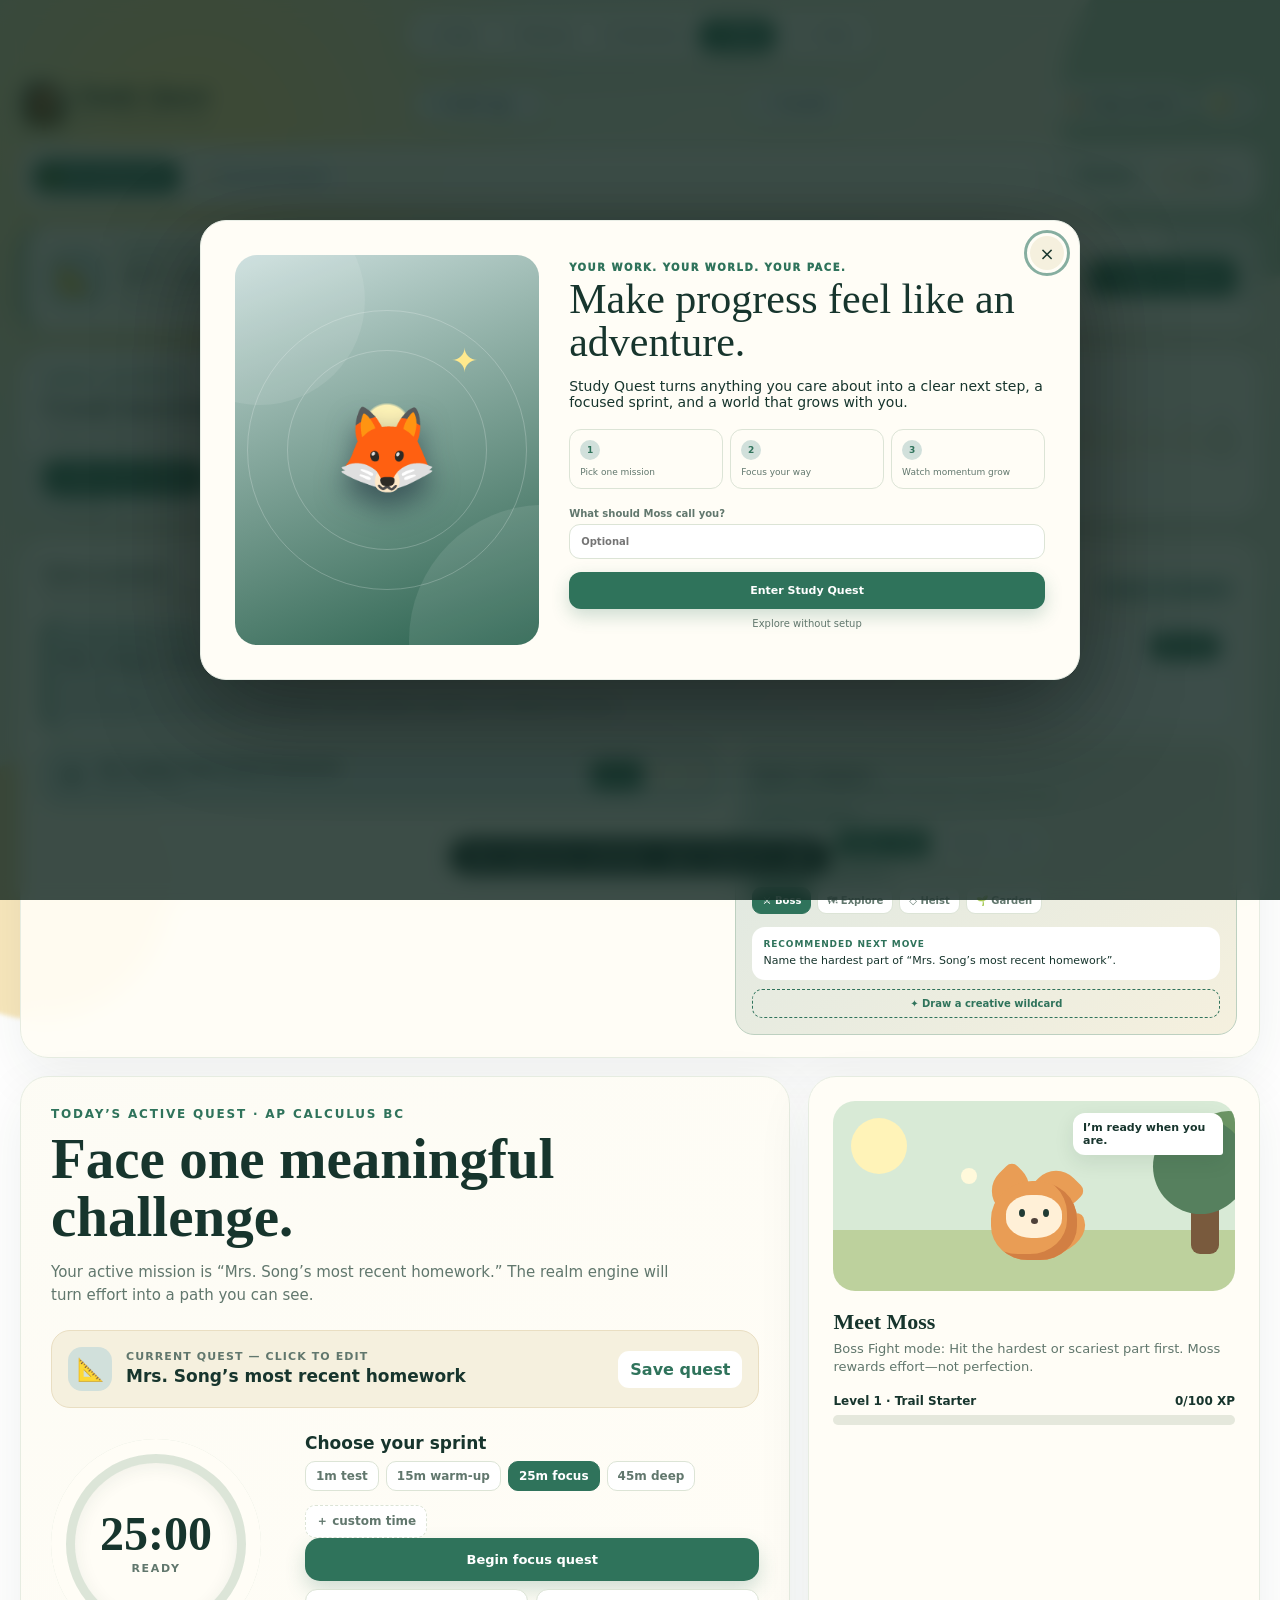
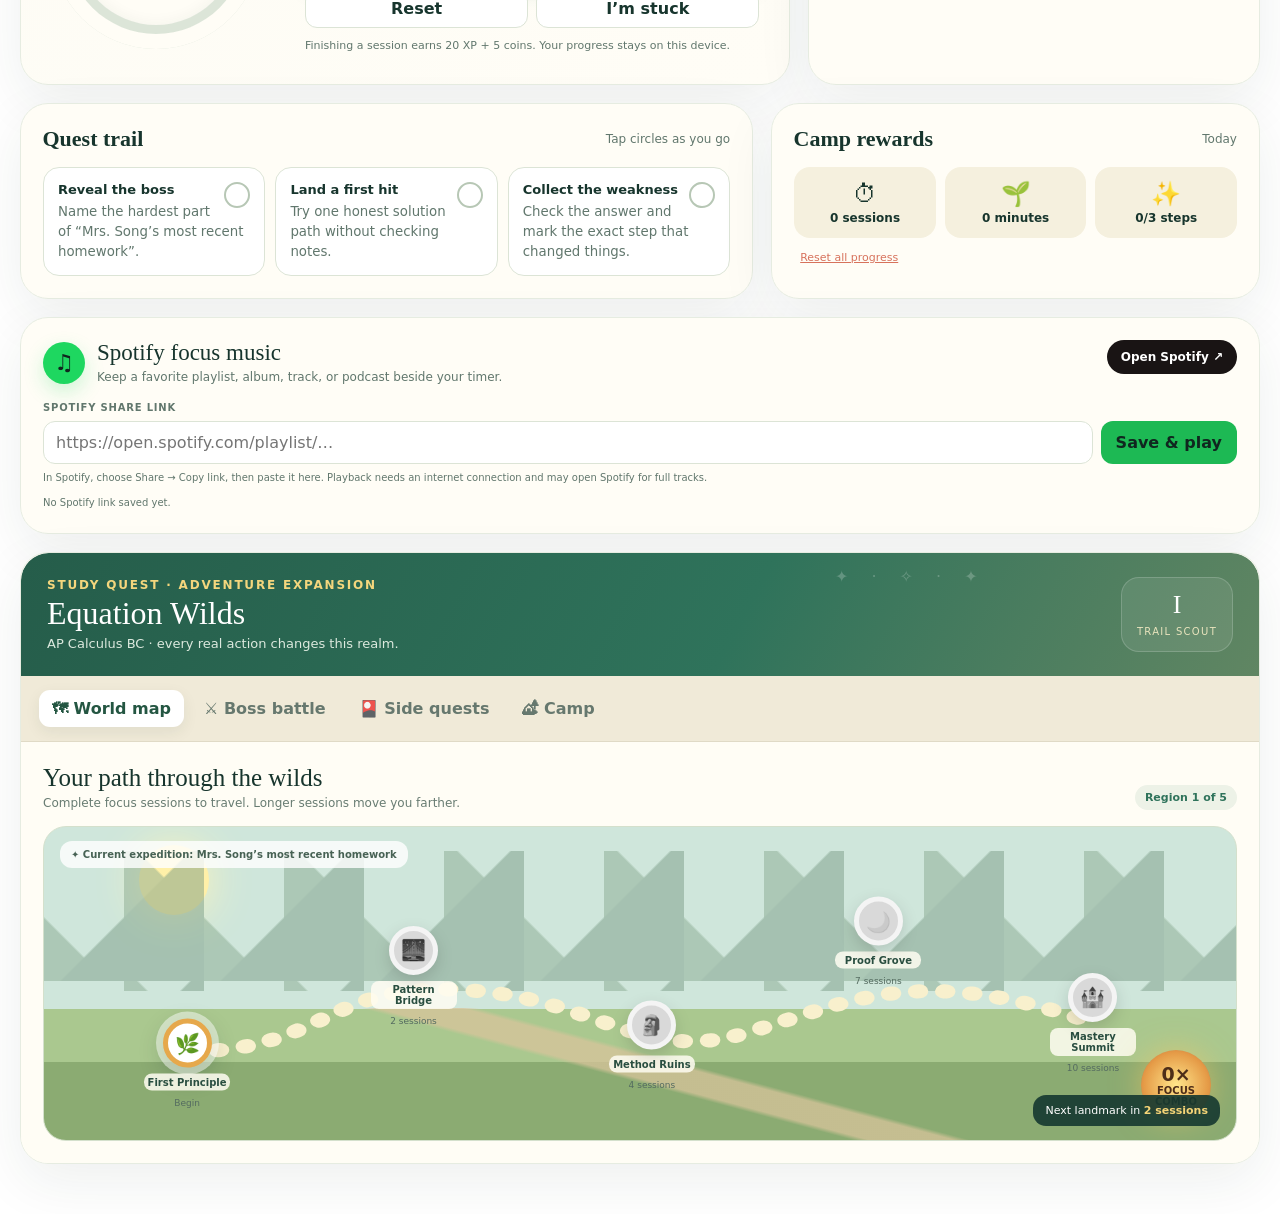
==== commit dc5c398b: "Transform Study Quest daily experience" ====
--- a/Study-Quest-Portable.html
+++ b/Study-Quest-Portable.html
@@ -103,6 +103,23 @@
 .spotify-remove{border:0;background:transparent;color:var(--text-soft,var(--muted));font-size:11px;text-decoration:underline}
 @media(max-width:620px){.spotify-head{display:grid}.spotify-open{justify-self:start}.spotify-form{grid-template-columns:1fr}.spotify-save{width:100%}}
 
+
+  </style>
+  <style data-source="v4.css">
+/* Study Quest v4 — welcoming daily layer and premium navigation */
+:root{--sq-glow:color-mix(in srgb,var(--realm-accent) 24%,transparent);--sq-ease:cubic-bezier(.2,.75,.25,1)}
+html{scroll-behavior:smooth;scroll-padding-top:92px}body.sq-v4{background-attachment:fixed}.sq-v4 .app{width:min(1240px,calc(100% - 34px));margin-top:14px}.sq-v4 button,.sq-v4 a{-webkit-tap-highlight-color:transparent}.sq-v4 :focus-visible{outline:3px solid color-mix(in srgb,var(--realm-accent) 58%,#fff);outline-offset:3px}.sq-v4 .card{border-color:color-mix(in srgb,var(--border) 72%,white);box-shadow:0 18px 55px #17352d13}.sq-v4 .top{padding:8px 4px 2px}.sq-v4 .brand-mark{background:linear-gradient(145deg,var(--realm-accent),color-mix(in srgb,var(--realm-accent) 65%,#102f27));box-shadow:0 8px 24px var(--sq-glow)}
+.sq-nav{position:sticky;top:10px;z-index:70;margin:0 auto 17px;width:max-content;max-width:100%;background:color-mix(in srgb,var(--surface) 88%,transparent);border:1px solid color-mix(in srgb,var(--border) 72%,white);border-radius:18px;padding:5px;box-shadow:0 12px 42px #17352d17;backdrop-filter:blur(20px) saturate(1.25)}.sq-nav-inner{display:flex;gap:3px;position:relative}.sq-nav a,.sq-nav button{border:0;text-decoration:none;background:transparent;color:var(--text-soft);border-radius:13px;padding:8px 12px;font-size:11px;font-weight:850;display:flex;align-items:center;gap:6px;white-space:nowrap}.sq-nav a span,.sq-nav button span{font-size:13px}.sq-nav a:hover,.sq-nav button:hover{background:var(--surface-2);color:var(--text)}.sq-nav a.active{background:var(--realm-accent);color:white;box-shadow:0 5px 14px var(--sq-glow)}.sq-more-menu{display:none;position:absolute;right:0;top:calc(100% + 10px);min-width:190px;background:var(--surface);border:1px solid var(--border);border-radius:14px;padding:6px;box-shadow:0 18px 50px #102b2440}.sq-more-menu.show{display:grid;animation:sqPop .18s var(--sq-ease)}.sq-more-menu a,.sq-more-menu button{justify-content:flex-start;padding:10px;width:100%;color:var(--text)}
+.sq-daily{grid-column:1/-1;margin:0 0 18px;padding:23px;display:grid;grid-template-columns:minmax(0,1fr) auto auto;align-items:center;gap:24px;position:relative;overflow:hidden;background:linear-gradient(125deg,color-mix(in srgb,var(--surface) 96%,var(--realm-soft)),var(--surface))}.sq-daily:before{content:"";position:absolute;width:260px;height:260px;border-radius:50%;left:-150px;bottom:-190px;background:var(--realm-accent);opacity:.09}.sq-daily-main{position:relative;z-index:1}.sq-date{font-size:10px;letter-spacing:.14em;text-transform:uppercase;color:var(--realm-accent);font-weight:900}.sq-daily h2{font:clamp(22px,3vw,31px) Georgia,serif;margin:5px 0 6px}.sq-daily-main>p{color:var(--text-soft);font-size:12px;margin:0}.sq-daily-actions{display:flex;gap:7px;margin-top:15px;flex-wrap:wrap}.sq-primary,.sq-secondary,.sq-shield{border:0;border-radius:12px;padding:10px 13px;font-size:11px;font-weight:900;transition:.2s var(--sq-ease)}.sq-primary{background:var(--realm-accent);color:#fff;box-shadow:0 7px 18px var(--sq-glow)}.sq-secondary{background:var(--surface-2);color:var(--text)}.sq-shield{background:transparent;color:var(--realm-accent);border:1px solid color-mix(in srgb,var(--realm-accent) 34%,var(--border))}.sq-primary:hover,.sq-secondary:hover,.sq-shield:hover{transform:translateY(-2px)}.sq-goal{display:flex;align-items:center;gap:12px;min-width:226px}.sq-goal-ring{--goal:0deg;width:82px;height:82px;border-radius:50%;background:conic-gradient(var(--realm-accent) var(--goal),var(--surface-2) 0);display:grid;place-items:center;box-shadow:inset 0 0 0 1px color-mix(in srgb,var(--border) 70%,transparent)}.sq-goal-ring:before{content:"";position:absolute}.sq-goal-ring>div{width:64px;height:64px;border-radius:50%;background:var(--surface);display:grid;place-content:center;text-align:center}.sq-goal-ring strong{font:19px Georgia,serif}.sq-goal-ring span{font-size:8px;text-transform:uppercase;letter-spacing:.12em;color:var(--text-soft);font-weight:900}.sq-goal-copy{display:grid;gap:3px}.sq-goal-copy>strong{font-size:12px}.sq-goal-copy>span{font-size:9px;color:var(--text-soft)}.sq-goal-copy button{border:0;background:transparent;padding:4px 0 0;text-align:left;color:var(--realm-accent);font-size:9px;font-weight:850;text-decoration:underline}.sq-week{display:grid;grid-template-columns:repeat(7,29px);gap:5px;padding-left:20px;border-left:1px solid var(--border)}.sq-day{display:grid;gap:5px;justify-items:center}.sq-day span{font-size:8px;color:var(--text-soft);font-weight:850}.sq-day i{width:27px;height:27px;border-radius:9px;display:grid;place-items:center;font-style:normal;font-size:9px;font-weight:900;background:var(--surface-2);color:var(--text-soft);border:1px solid transparent}.sq-day.intensity-1 i{background:color-mix(in srgb,var(--realm-soft) 75%,var(--surface));color:var(--realm-accent)}.sq-day.intensity-2 i{background:color-mix(in srgb,var(--realm-accent) 66%,var(--surface));color:#fff}.sq-day.intensity-3 i{background:var(--realm-accent);color:#fff;box-shadow:0 4px 12px var(--sq-glow)}.sq-day.today i{border-color:var(--realm-accent)}
+.sq-v4 .quest-command{border-left:4px solid var(--realm-accent)}.sq-v4 .hero{background:linear-gradient(145deg,color-mix(in srgb,var(--surface) 95%,var(--realm-soft)),var(--surface))}.sq-v4 .mainbtn{transition:.2s var(--sq-ease);font-size:13px}.sq-v4 .mainbtn:hover{box-shadow:0 12px 28px var(--sq-glow)}.sq-v4 .mission-row,.sq-v4 .realm-chip,.sq-v4 .card{transition:border-color .2s,box-shadow .2s,transform .2s}.sq-v4 .mission-row:hover{box-shadow:0 8px 24px #17352d0d}.sq-v4 .active-mission-card{box-shadow:inset 4px 0 var(--realm-accent)}
+.sq-overlay{position:fixed;inset:0;z-index:180;background:#0c211ccc;backdrop-filter:blur(10px);display:none;place-items:center;padding:18px}.sq-overlay.show{display:grid;animation:sqFade .2s ease}.sq-dialog{width:min(520px,100%);max-height:92vh;overflow:auto;background:var(--surface);color:var(--text);border:1px solid color-mix(in srgb,var(--border) 62%,white);border-radius:26px;padding:27px;box-shadow:0 30px 100px #0007;position:relative;animation:sqRise .3s var(--sq-ease)}.sq-dialog h2{font:31px Georgia,serif;margin:5px 0 8px}.sq-dialog>p{font-size:12px;line-height:1.55;color:var(--text-soft)}.sq-x{position:absolute;right:15px;top:15px;width:34px;height:34px;border:0;border-radius:50%;background:var(--surface-2);color:var(--text);font-size:18px}.sq-dialog-icon{width:45px;height:45px;border-radius:15px;display:grid;place-items:center;background:var(--realm-soft);color:var(--realm-accent);font-size:22px}.sq-goal-dialog form{display:grid;grid-template-columns:1fr 1fr;gap:11px;margin-top:18px}.sq-goal-dialog label,.sq-name{font-size:10px;font-weight:900;color:var(--text-soft);display:grid;gap:5px}.sq-goal-dialog input,.sq-name input{width:100%;border:1px solid var(--border);background:var(--surface-3);color:var(--text);border-radius:11px;padding:11px}.sq-goal-dialog .sq-primary{grid-column:1/-1;margin-top:3px}.sq-welcome-card{width:min(880px,100%);display:grid;grid-template-columns:.78fr 1.22fr;gap:30px;padding:34px}.sq-welcome-art{min-height:390px;border-radius:22px;background:radial-gradient(circle at 50% 44%,#fff4b8 0 8%,transparent 9%),linear-gradient(160deg,color-mix(in srgb,var(--realm-soft) 70%,#bcd9df),color-mix(in srgb,var(--realm-accent) 72%,#17372f));display:grid;place-items:center;position:relative;overflow:hidden}.sq-welcome-art:before,.sq-welcome-art:after{content:"";position:absolute;border-radius:50%;background:#ffffff18}.sq-welcome-art:before{width:210px;height:210px;left:-80px;top:-60px}.sq-welcome-art:after{width:270px;height:270px;right:-140px;bottom:-130px}.sq-welcome-art>b{font-size:83px;filter:drop-shadow(0 16px 14px #1238);animation:sqFloat 3s ease-in-out infinite;z-index:2}.sq-welcome-art>span{position:absolute;top:22%;right:20%;font-size:33px;color:#ffe98d;animation:sqTwinkle 1.8s ease infinite}.sq-orbit{position:absolute;border:1px solid #ffffff38;border-radius:50%}.sq-orbit.o1{width:200px;height:200px}.sq-orbit.o2{width:280px;height:280px}.sq-welcome-copy{align-self:center}.sq-kicker{font-size:10px;font-weight:950;letter-spacing:.15em;text-transform:uppercase;color:var(--realm-accent)}.sq-welcome-copy h2{font-size:42px;line-height:1.02}.sq-welcome-copy>p{font-size:14px}.sq-welcome-points{display:grid;grid-template-columns:repeat(3,1fr);gap:7px;margin:19px 0}.sq-welcome-points span{border:1px solid var(--border);border-radius:12px;padding:10px;font-size:9px;line-height:1.35;color:var(--text-soft)}.sq-welcome-points b{width:20px;height:20px;border-radius:50%;display:grid;place-items:center;background:var(--realm-soft);color:var(--realm-accent);margin-bottom:6px}.sq-name{margin:13px 0}.sq-welcome-copy>.sq-primary{width:100%;padding:12px}.sq-text-btn{width:100%;border:0;background:transparent;color:var(--text-soft);font-size:10px;padding:9px}.sq-shortcut-dialog{width:min(430px,100%)}.sq-shortcut-list{display:grid;gap:7px;margin-top:18px}.sq-shortcut-list span{display:flex;align-items:center;gap:10px;padding:8px;border-bottom:1px solid var(--border);font-size:11px}.sq-shortcut-list kbd{min-width:34px;text-align:center;border:1px solid var(--border);border-bottom-width:3px;border-radius:7px;background:var(--surface-2);padding:4px;font:10px ui-monospace,monospace}
+.sq-focus-bar{position:fixed;left:50%;top:16px;z-index:160;transform:translate(-50%,-130%);opacity:0;display:flex;align-items:center;justify-content:space-between;gap:24px;width:min(560px,calc(100% - 24px));background:#102b25ee;color:#fff;border:1px solid #ffffff24;border-radius:17px;padding:10px 12px 10px 15px;box-shadow:0 18px 55px #0005;backdrop-filter:blur(18px);transition:.3s var(--sq-ease)}.sq-focus-bar.show{transform:translate(-50%,0);opacity:1}.sq-focus-bar>div{display:grid;grid-template-columns:auto 1fr;column-gap:9px}.sq-pulse{grid-row:1/3;align-self:center;width:9px;height:9px;border-radius:50%;background:#8fe0a5;box-shadow:0 0 0 6px #8fe0a51f;animation:sqPulse 1.8s ease infinite}.sq-focus-bar strong{font-size:11px;max-width:320px;white-space:nowrap;overflow:hidden;text-overflow:ellipsis}.sq-focus-bar small{font-size:9px;color:#c6d8d1}.sq-focus-bar button{border:1px solid #ffffff2e;background:#ffffff12;color:#fff;border-radius:10px;padding:8px 10px;font-size:9px;font-weight:850}
+body.sq-focus-mode .sq-nav,body.sq-focus-mode .realm-dock,body.sq-focus-mode .quest-command,body.sq-focus-mode .sq-daily,body.sq-focus-mode .mission-journal,body.sq-focus-mode .bottom,body.sq-focus-mode #adventure,body.sq-focus-mode #music,body.sq-focus-mode #transfer,body.sq-focus-mode .install-card{display:none!important}body.sq-focus-mode .grid{grid-template-columns:minmax(0,1.45fr) minmax(260px,.55fr);max-width:1050px;margin:12vh auto 0}body.sq-focus-mode .top{opacity:.52}body.sq-focus-mode .hero,body.sq-focus-mode .side{box-shadow:0 30px 100px #17352d28}body.sq-modal-open{overflow:hidden}
+@keyframes sqFade{from{opacity:0}}@keyframes sqRise{from{transform:translateY(18px) scale(.98);opacity:0}}@keyframes sqPop{from{transform:translateY(-5px);opacity:0}}@keyframes sqFloat{50%{transform:translateY(-9px) rotate(2deg)}}@keyframes sqTwinkle{50%{transform:scale(1.2);opacity:.55}}@keyframes sqPulse{50%{box-shadow:0 0 0 10px #8fe0a508}}
+@media(max-width:1020px){.sq-daily{grid-template-columns:1fr auto}.sq-week{grid-column:1/-1;border-left:0;border-top:1px solid var(--border);padding:13px 0 0;justify-content:end}.sq-welcome-card{grid-template-columns:.7fr 1.3fr}.sq-welcome-art{min-height:340px}.sq-week{justify-content:start}}
+@media(max-width:850px){.sq-v4 .app{width:min(100% - 20px,1240px)}.sq-nav{position:fixed;top:auto;bottom:10px;left:10px;right:10px;width:auto;margin:0;z-index:75}.sq-nav-inner{justify-content:space-around}.sq-nav a,.sq-nav button{flex-direction:column;gap:2px;padding:7px 11px;font-size:8px;flex:1}.sq-nav a span,.sq-nav button span{font-size:15px}.sq-more-menu{top:auto;bottom:calc(100% + 10px)}.sq-v4 .app{padding-bottom:70px}.sq-daily{grid-template-columns:1fr}.sq-goal{justify-content:flex-start}.sq-week{grid-column:auto}.sq-welcome-card{grid-template-columns:1fr;padding:25px}.sq-welcome-art{min-height:190px}.sq-welcome-art>b{font-size:64px}.sq-welcome-copy h2{font-size:34px}body.sq-focus-mode .grid{grid-template-columns:1fr;margin-top:8vh}body.sq-focus-mode .side{display:none}.sq-focus-bar{top:10px}}
+@media(max-width:540px){.sq-v4 .top{padding-top:2px}.sq-v4 .stats{flex-direction:row}.sq-v4 .stats .pill{font-size:10px;padding:7px 9px}.sq-v4 .brand p{display:none}.sq-daily{padding:18px;gap:18px}.sq-daily h2{font-size:24px}.sq-daily-actions{display:grid;grid-template-columns:1fr 1fr}.sq-daily-actions .sq-primary{grid-column:1/-1}.sq-goal{min-width:0}.sq-week{grid-template-columns:repeat(7,1fr);width:100%;gap:4px}.sq-day i{width:100%;max-width:34px}.sq-welcome-points{grid-template-columns:1fr}.sq-welcome-points span{display:flex;align-items:center;gap:8px}.sq-welcome-points b{margin:0;flex:0 0 auto}.sq-goal-dialog form{grid-template-columns:1fr}.sq-goal-dialog .sq-primary{grid-column:auto}.sq-dialog{border-radius:20px;padding:22px}.sq-welcome-card{padding:18px}.sq-welcome-art{min-height:150px}.sq-welcome-copy h2{font-size:30px}.sq-nav a,.sq-nav button{padding:7px 4px}.sq-focus-bar strong{max-width:190px}}
+@media(prefers-reduced-motion:reduce){html{scroll-behavior:auto}.sq-v4 *,.sq-v4 *:before,.sq-v4 *:after{animation-duration:.01ms!important;animation-iteration-count:1!important;transition-duration:.01ms!important}}
 
   </style>
 
@@ -717,5 +734,297 @@
 
 
   </script>
+  <script data-source="v4.js">
+(() => {
+  'use strict';
+  const $ = (s, root = document) => root.querySelector(s);
+  const $$ = (s, root = document) => [...root.querySelectorAll(s)];
+  const STORE = 'studyQuest.experience.v4';
+  const REALMS = 'studyQuest.realmEngine.v3';
+  const CORE = 'studyQuest.v1';
+  const TIMER = 'studyQuest.timer.v4';
+  const todayKey = (date = new Date()) => {
+    const y = date.getFullYear();
+    const m = String(date.getMonth() + 1).padStart(2, '0');
+    const d = String(date.getDate()).padStart(2, '0');
+    return `${y}-${m}-${d}`;
+  };
+  const defaults = { version: 4, name: '', dailySessions: 2, dailyMinutes: 50, sessions: [], welcomeDone: false, navHintSeen: false };
+  let experience;
+  try { experience = { ...defaults, ...JSON.parse(localStorage.getItem(STORE) || '{}') }; }
+  catch { experience = { ...defaults }; }
+  experience.sessions = Array.isArray(experience.sessions) ? experience.sessions : [];
+  const persist = () => localStorage.setItem(STORE, JSON.stringify(experience));
+  const read = key => { try { return JSON.parse(localStorage.getItem(key) || '{}'); } catch { return {}; } };
+  const esc = value => String(value ?? '').replace(/[&<>"']/g, c => ({ '&': '&amp;', '<': '&lt;', '>': '&gt;', '"': '&quot;', "'": '&#039;' }[c]));
+
+  document.body.classList.add('sq-v4');
+  const app = $('.app');
+  const top = $('.top');
+  const command = $('.quest-command');
+  const grid = $('.grid');
+  const journal = $('.mission-journal');
+  const adventure = $('#adventure');
+  const spotify = $('.spotify-card');
+  const transfer = $('.transfer-card');
+
+  if (!app || !top || !command || !grid) return;
+
+  top.setAttribute('id', 'today');
+  $('.hero')?.setAttribute('id', 'focus');
+  journal?.setAttribute('id', 'missions');
+  adventure?.setAttribute('id', 'adventure');
+  spotify?.setAttribute('id', 'music');
+  transfer?.setAttribute('id', 'transfer');
+  $('#toast')?.setAttribute('role', 'status');
+  $('#toast')?.setAttribute('aria-live', 'polite');
+  $('#modal')?.setAttribute('role', 'dialog');
+  $('#modal')?.setAttribute('aria-modal', 'true');
+  $('#realmModal')?.setAttribute('role', 'dialog');
+  $('#realmModal')?.setAttribute('aria-modal', 'true');
+
+  const nav = document.createElement('nav');
+  nav.className = 'sq-nav';
+  nav.setAttribute('aria-label', 'Study Quest sections');
+  nav.innerHTML = `
+    <div class="sq-nav-inner">
+      <a href="#today" class="active"><span>⌂</span>Today</a>
+      <a href="#missions"><span>✦</span>Missions</a>
+      <a href="#adventure"><span>♜</span>Adventure</a>
+      <a href="#music"><span>♫</span>Music</a>
+      <button type="button" id="sqMore"><span>•••</span>More</button>
+      <div class="sq-more-menu" id="sqMoreMenu">
+        <button type="button" id="sqOpenTransfer">Transfer & backup</button>
+        <button type="button" id="sqOpenGuide">Quick tour</button>
+        <button type="button" id="sqShortcuts">Keyboard shortcuts</button>
+      </div>
+    </div>`;
+  app.prepend(nav);
+
+  const daily = document.createElement('section');
+  daily.className = 'card sq-daily';
+  daily.setAttribute('aria-labelledby', 'sqDailyTitle');
+  daily.innerHTML = `
+    <div class="sq-daily-main">
+      <div class="sq-date" id="sqDate"></div>
+      <h2 id="sqDailyTitle">Welcome back. What would make today count?</h2>
+      <p id="sqDailyLine">One honest session is enough to create momentum.</p>
+      <div class="sq-daily-actions">
+        <button class="sq-primary" id="sqStartNow" type="button">▶ Start active mission</button>
+        <button class="sq-secondary" id="sqQuickMission" type="button">＋ New mission</button>
+        <button class="sq-shield" id="sqFocusShield" type="button" aria-pressed="false">◉ Focus shield</button>
+      </div>
+    </div>
+    <div class="sq-goal" aria-label="Today's progress">
+      <div class="sq-goal-ring" id="sqGoalRing"><div><strong id="sqGoalPercent">0%</strong><span>today</span></div></div>
+      <div class="sq-goal-copy">
+        <strong id="sqGoalSummary">0 of 2 sessions</strong>
+        <span id="sqMinuteSummary">0 of 50 focused minutes</span>
+        <button type="button" id="sqEditGoal">Adjust daily goal</button>
+      </div>
+    </div>
+    <div class="sq-week" id="sqWeek" aria-label="Seven day momentum"></div>`;
+  command.after(daily);
+
+  const focusBar = document.createElement('div');
+  focusBar.className = 'sq-focus-bar';
+  focusBar.setAttribute('aria-live', 'polite');
+  focusBar.innerHTML = `<div><span class="sq-pulse"></span><strong id="sqFocusMission">Focus quest</strong><small id="sqFocusTime">25:00 remaining</small></div><button type="button" id="sqExitShield">Exit focus shield</button>`;
+  document.body.appendChild(focusBar);
+
+  const goalModal = document.createElement('div');
+  goalModal.className = 'sq-overlay';
+  goalModal.id = 'sqGoalModal';
+  goalModal.setAttribute('role', 'dialog');
+  goalModal.setAttribute('aria-modal', 'true');
+  goalModal.setAttribute('aria-labelledby', 'sqGoalHeading');
+  goalModal.innerHTML = `<div class="sq-dialog sq-goal-dialog">
+    <button class="sq-x" type="button" aria-label="Close">×</button>
+    <div class="sq-dialog-icon">◎</div><h2 id="sqGoalHeading">Shape a winnable day</h2>
+    <p>Choose a target that feels motivating, not punishing. You can change it any time.</p>
+    <form id="sqGoalForm"><label>Focus sessions<input name="sessions" type="number" min="1" max="12" required></label><label>Focused minutes<input name="minutes" type="number" min="5" max="600" step="5" required></label><button class="sq-primary">Save today’s goal</button></form>
+  </div>`;
+  document.body.appendChild(goalModal);
+
+  const welcome = document.createElement('div');
+  welcome.className = 'sq-overlay sq-welcome';
+  welcome.id = 'sqWelcome';
+  welcome.setAttribute('role', 'dialog');
+  welcome.setAttribute('aria-modal', 'true');
+  welcome.setAttribute('aria-labelledby', 'sqWelcomeTitle');
+  welcome.innerHTML = `<div class="sq-dialog sq-welcome-card">
+    <button class="sq-x" type="button" aria-label="Skip welcome">×</button>
+    <div class="sq-welcome-art" aria-hidden="true"><div class="sq-orbit o1"></div><div class="sq-orbit o2"></div><span>✦</span><b>🦊</b></div>
+    <div class="sq-welcome-copy">
+      <div class="sq-kicker">Your work. Your world. Your pace.</div>
+      <h2 id="sqWelcomeTitle">Make progress feel like an adventure.</h2>
+      <p>Study Quest turns anything you care about into a clear next step, a focused sprint, and a world that grows with you.</p>
+      <div class="sq-welcome-points"><span><b>1</b> Pick one mission</span><span><b>2</b> Focus your way</span><span><b>3</b> Watch momentum grow</span></div>
+      <label class="sq-name">What should Moss call you? <input id="sqName" maxlength="24" autocomplete="given-name" placeholder="Optional"></label>
+      <button class="sq-primary" id="sqBegin" type="button">Enter Study Quest</button>
+      <button class="sq-text-btn" id="sqExplore" type="button">Explore without setup</button>
+    </div>
+  </div>`;
+  document.body.appendChild(welcome);
+
+  const shortcut = document.createElement('div');
+  shortcut.className = 'sq-overlay'; shortcut.id = 'sqShortcutModal'; shortcut.setAttribute('role', 'dialog'); shortcut.setAttribute('aria-modal', 'true');
+  shortcut.innerHTML = `<div class="sq-dialog sq-shortcut-dialog"><button class="sq-x" type="button" aria-label="Close">×</button><div class="sq-kicker">Move faster</div><h2>Keyboard shortcuts</h2><div class="sq-shortcut-list"><span><kbd>S</kbd> Start or pause focus</span><span><kbd>N</kbd> Forge a mission</span><span><kbd>F</kbd> Toggle focus shield</span><span><kbd>1</kbd> Today</span><span><kbd>2</kbd> Missions</span><span><kbd>3</kbd> Adventure</span><span><kbd>Esc</kbd> Close or exit focus</span></div></div>`;
+  document.body.appendChild(shortcut);
+
+  function daySessions(key) { return experience.sessions.filter(s => s.day === key); }
+  function todayStats() {
+    const entries = daySessions(todayKey());
+    return { sessions: entries.length, minutes: entries.reduce((sum, s) => sum + (Number(s.minutes) || 0), 0) };
+  }
+  function greeting() {
+    const hour = new Date().getHours();
+    const part = hour < 12 ? 'Good morning' : hour < 18 ? 'Good afternoon' : 'Good evening';
+    return experience.name ? `${part}, ${experience.name}.` : `${part}.`;
+  }
+  function activeMission() {
+    const hub = read(REALMS), realm = (hub.realms || []).find(r => r.id === hub.activeRealmId);
+    const task = (hub.tasks || []).find(t => t.id === hub.activeTaskId) || (hub.tasks || []).find(t => t.realmId === realm?.id && t.status !== 'done');
+    return { realm, task };
+  }
+  function renderDaily() {
+    const now = new Date();
+    $('#sqDate').textContent = now.toLocaleDateString(undefined, { weekday: 'long', month: 'long', day: 'numeric' });
+    $('#sqDailyTitle').textContent = `${greeting()} What would make today count?`;
+    const { task, realm } = activeMission();
+    $('#sqDailyLine').textContent = task ? `Continue “${task.title}” in ${realm?.name || 'your active realm'}, or choose a different path.` : 'Forge one mission, then make a tiny brave start.';
+    $('#sqStartNow').textContent = task ? '▶ Start active mission' : '✦ Forge your first mission';
+    const stats = todayStats();
+    const sessionPct = stats.sessions / Math.max(1, experience.dailySessions);
+    const minutePct = stats.minutes / Math.max(1, experience.dailyMinutes);
+    const pct = Math.min(100, Math.round(Math.max(sessionPct, minutePct) * 100));
+    $('#sqGoalPercent').textContent = `${pct}%`;
+    $('#sqGoalRing').style.setProperty('--goal', `${pct * 3.6}deg`);
+    $('#sqGoalSummary').textContent = `${stats.sessions} of ${experience.dailySessions} session${experience.dailySessions === 1 ? '' : 's'}`;
+    $('#sqMinuteSummary').textContent = `${stats.minutes} of ${experience.dailyMinutes} focused minutes`;
+    const week = $('#sqWeek'); week.innerHTML = '';
+    for (let offset = 6; offset >= 0; offset--) {
+      const date = new Date(); date.setDate(date.getDate() - offset);
+      const entries = daySessions(todayKey(date));
+      const mins = entries.reduce((sum, s) => sum + (Number(s.minutes) || 0), 0);
+      const intensity = mins === 0 ? 0 : mins < 25 ? 1 : mins < 50 ? 2 : 3;
+      const item = document.createElement('div');
+      item.className = `sq-day intensity-${intensity}${offset === 0 ? ' today' : ''}`;
+      item.title = `${date.toLocaleDateString(undefined, { weekday: 'long' })}: ${mins} focused minute${mins === 1 ? '' : 's'}`;
+      item.innerHTML = `<span>${date.toLocaleDateString(undefined, { weekday: 'narrow' })}</span><i>${entries.length ? entries.length : '·'}</i>`;
+      week.appendChild(item);
+    }
+  }
+  function openOverlay(el) { el.classList.add('show'); document.body.classList.add('sq-modal-open'); setTimeout(() => $('input,button', el)?.focus(), 30); }
+  function closeOverlay(el) { el.classList.remove('show'); if (!$('.sq-overlay.show')) document.body.classList.remove('sq-modal-open'); }
+  function toggleShield(force) {
+    const active = typeof force === 'boolean' ? force : !document.body.classList.contains('sq-focus-mode');
+    document.body.classList.toggle('sq-focus-mode', active);
+    $('#sqFocusShield').setAttribute('aria-pressed', String(active));
+    $('#sqFocusShield').innerHTML = active ? '✓ Focus shield on' : '◉ Focus shield';
+    focusBar.classList.toggle('show', active && $('#modeLabel')?.textContent === 'focusing');
+    if (active) location.hash = 'focus';
+  }
+  function startNow() {
+    const { task } = activeMission();
+    if (!task) { $('#forgeMission')?.click(); return; }
+    $('#focus')?.scrollIntoView({ behavior: 'smooth', block: 'center' });
+    setTimeout(() => $('#start')?.focus(), 450);
+  }
+  function recordSession() {
+    const minutes = typeof chosen === 'number' ? chosen : 25;
+    const { task, realm } = activeMission();
+    const signature = `${todayKey()}-${Date.now()}`;
+    experience.sessions.push({ id: signature, day: todayKey(), minutes, task: task?.title || $('#quest')?.value || 'Focus quest', realm: realm?.name || '', at: new Date().toISOString() });
+    experience.sessions = experience.sessions.slice(-400);
+    persist(); renderDaily();
+  }
+
+  $('#sqStartNow').onclick = startNow;
+  $('#sqQuickMission').onclick = () => $('#forgeMission')?.click();
+  $('#sqFocusShield').onclick = () => toggleShield();
+  $('#sqExitShield').onclick = () => toggleShield(false);
+  $('#sqEditGoal').onclick = () => { const f = $('#sqGoalForm'); f.sessions.value = experience.dailySessions; f.minutes.value = experience.dailyMinutes; openOverlay(goalModal); };
+  $('#sqGoalForm').onsubmit = event => { event.preventDefault(); const f = new FormData(event.currentTarget); experience.dailySessions = Math.max(1, Math.min(12, Number(f.get('sessions')))); experience.dailyMinutes = Math.max(5, Math.min(600, Number(f.get('minutes')))); persist(); renderDaily(); closeOverlay(goalModal); };
+  $('#sqMore').onclick = event => { event.stopPropagation(); $('#sqMoreMenu').classList.toggle('show'); };
+  document.addEventListener('click', event => { if (!event.target.closest('#sqMoreMenu') && !event.target.closest('#sqMore')) $('#sqMoreMenu').classList.remove('show'); });
+  $('#sqOpenGuide').onclick = () => openOverlay(welcome);
+  $('#sqShortcuts').onclick = () => openOverlay(shortcut);
+  $('#sqOpenTransfer').onclick = () => $('.transfer-app')?.click();
+  $('#sqBegin').onclick = () => { experience.name = $('#sqName').value.trim(); experience.welcomeDone = true; persist(); renderDaily(); closeOverlay(welcome); startNow(); };
+  $('#sqExplore').onclick = () => { experience.welcomeDone = true; persist(); closeOverlay(welcome); };
+  $$('.sq-overlay .sq-x').forEach(button => button.onclick = () => { const overlay = button.closest('.sq-overlay'); if (overlay === welcome) { experience.welcomeDone = true; persist(); } closeOverlay(overlay); });
+  $$('.sq-overlay').forEach(overlay => overlay.addEventListener('click', event => { if (event.target === overlay) closeOverlay(overlay); }));
+  ['claim', 'skip'].forEach(id => document.getElementById(id)?.addEventListener('click', () => setTimeout(recordSession, 120)));
+
+  function saveTimerState() {
+    if (typeof chosen !== 'number' || typeof left !== 'number' || typeof running !== 'boolean') return;
+    const timerState = { minutes: chosen, remaining: left, status: running ? 'running' : 'paused', savedAt: Date.now() };
+    if (running) timerState.deadline = Date.now() + left * 1000;
+    localStorage.setItem(TIMER, JSON.stringify(timerState));
+  }
+  function restoreTimerState() {
+    let saved;
+    try { saved = JSON.parse(localStorage.getItem(TIMER) || 'null'); } catch { saved = null; }
+    if (!saved || !Number.isFinite(saved.minutes) || !Number.isFinite(saved.remaining) || typeof chosen !== 'number') return;
+    chosen = Math.max(1, Math.min(240, saved.minutes));
+    left = saved.status === 'running' && saved.deadline ? Math.max(0, Math.ceil((saved.deadline - Date.now()) / 1000)) : Math.max(0, saved.remaining);
+    $$('.preset').forEach(button => button.classList.toggle('active', Number(button.dataset.min) === chosen));
+    drawClock();
+    if (saved.status === 'running' && left > 0) setTimeout(() => $('#start')?.click(), 80);
+    else if (saved.status === 'running' && left <= 0) setTimeout(() => finish(), 80);
+    else if (left > 0 && left < chosen * 60) { $('#start').textContent = 'Resume focus quest'; $('#modeLabel').textContent = 'paused'; }
+  }
+
+  const timeNode = $('#time');
+  if (timeNode) new MutationObserver(() => {
+    $('#sqFocusTime').textContent = `${timeNode.textContent} remaining`;
+    $('#sqFocusMission').textContent = $('#quest')?.value || 'Focus quest';
+    if (typeof running === 'boolean' && running) saveTimerState();
+  }).observe(timeNode, { childList: true, characterData: true, subtree: true });
+  $('#start')?.addEventListener('click', () => setTimeout(() => {
+    const active = $('#modeLabel')?.textContent === 'focusing';
+    focusBar.classList.toggle('show', active && document.body.classList.contains('sq-focus-mode'));
+    saveTimerState();
+  }, 40));
+  $('#reset')?.addEventListener('click', () => localStorage.removeItem(TIMER));
+  $$('.preset').forEach(button => button.addEventListener('click', () => setTimeout(saveTimerState, 30)));
+  ['claim', 'skip'].forEach(id => document.getElementById(id)?.addEventListener('click', () => localStorage.removeItem(TIMER)));
+  const modeNode = $('#modeLabel');
+  if (modeNode) new MutationObserver(() => {
+    const focusing = modeNode.textContent === 'focusing';
+    focusBar.classList.toggle('show', focusing && document.body.classList.contains('sq-focus-mode'));
+    if (!focusing && modeNode.textContent === 'complete') localStorage.removeItem(TIMER);
+  }).observe(modeNode, { childList: true, characterData: true, subtree: true });
+  addEventListener('beforeunload', saveTimerState);
+
+  const sections = ['today', 'missions', 'adventure', 'music'];
+  if ('IntersectionObserver' in window) {
+    const observer = new IntersectionObserver(entries => entries.forEach(entry => {
+      if (entry.isIntersecting) $$('.sq-nav a').forEach(a => a.classList.toggle('active', a.getAttribute('href') === `#${entry.target.id}`));
+    }), { rootMargin: '-20% 0px -70%', threshold: 0 });
+    sections.map(id => document.getElementById(id)).filter(Boolean).forEach(el => observer.observe(el));
+  }
+  document.addEventListener('keydown', event => {
+    const typing = /INPUT|TEXTAREA|SELECT/.test(document.activeElement?.tagName);
+    if (event.key === 'Escape') { const open = $('.sq-overlay.show'); if (open) closeOverlay(open); else if (document.body.classList.contains('sq-focus-mode')) toggleShield(false); return; }
+    if (typing || event.ctrlKey || event.metaKey || event.altKey) return;
+    const key = event.key.toLowerCase();
+    if (key === 's') { event.preventDefault(); $('#start')?.click(); }
+    if (key === 'n') { event.preventDefault(); $('#forgeMission')?.click(); }
+    if (key === 'f') { event.preventDefault(); toggleShield(); }
+    if (['1','2','3'].includes(key)) document.getElementById({ '1':'today','2':'missions','3':'adventure' }[key])?.scrollIntoView({ behavior:'smooth' });
+  });
+  window.addEventListener('hashchange', () => { if (location.hash === '#new-mission') setTimeout(() => $('#forgeMission')?.click(), 150); if (location.hash === '#focus') setTimeout(() => $('#focus')?.scrollIntoView(), 100); });
+
+  const originalRenderTargets = [$('#missionList'), $('#realmScroll')].filter(Boolean);
+  originalRenderTargets.forEach(target => new MutationObserver(renderDaily).observe(target, { childList: true, subtree: true }));
+  renderDaily();
+  restoreTimerState();
+  if (!experience.welcomeDone) setTimeout(() => openOverlay(welcome), 500);
+  if (location.hash === '#new-mission') setTimeout(() => $('#forgeMission')?.click(), 200);
+})();
+
+  </script>
 </body>
 </html>
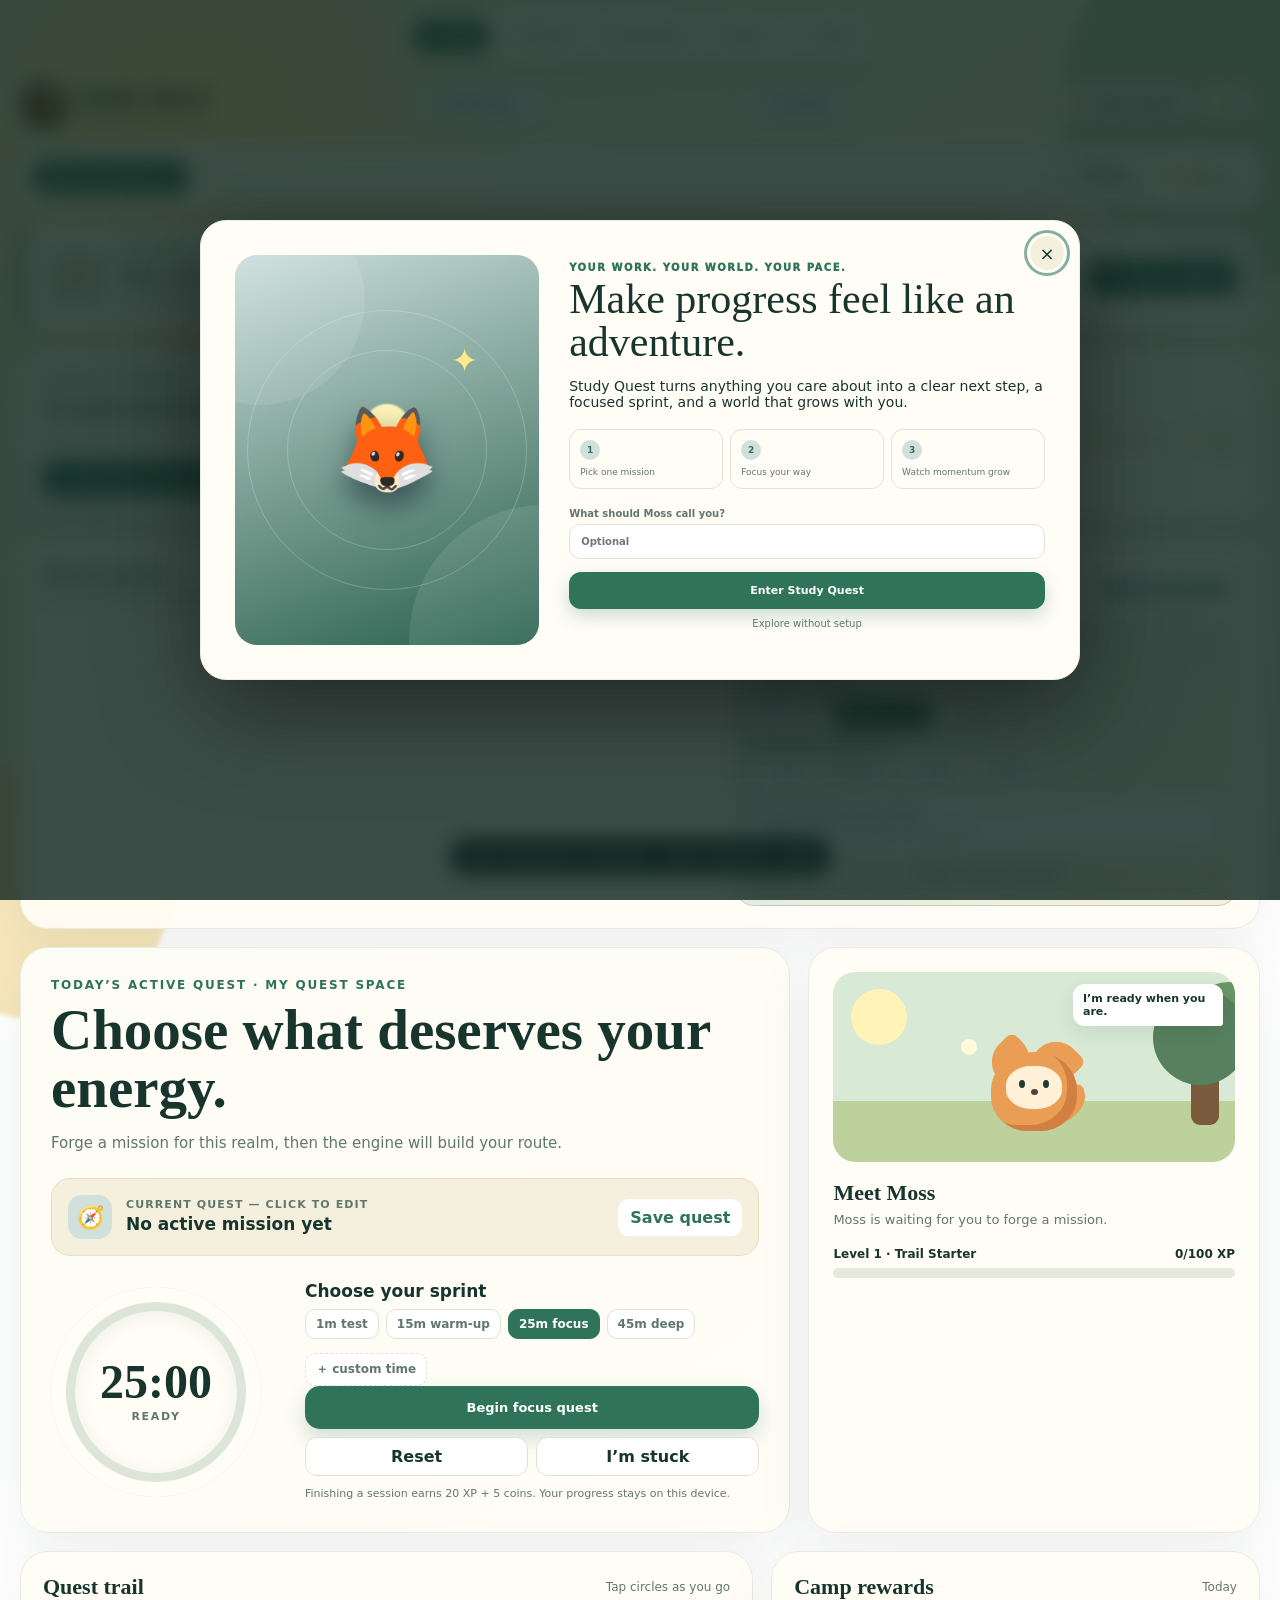
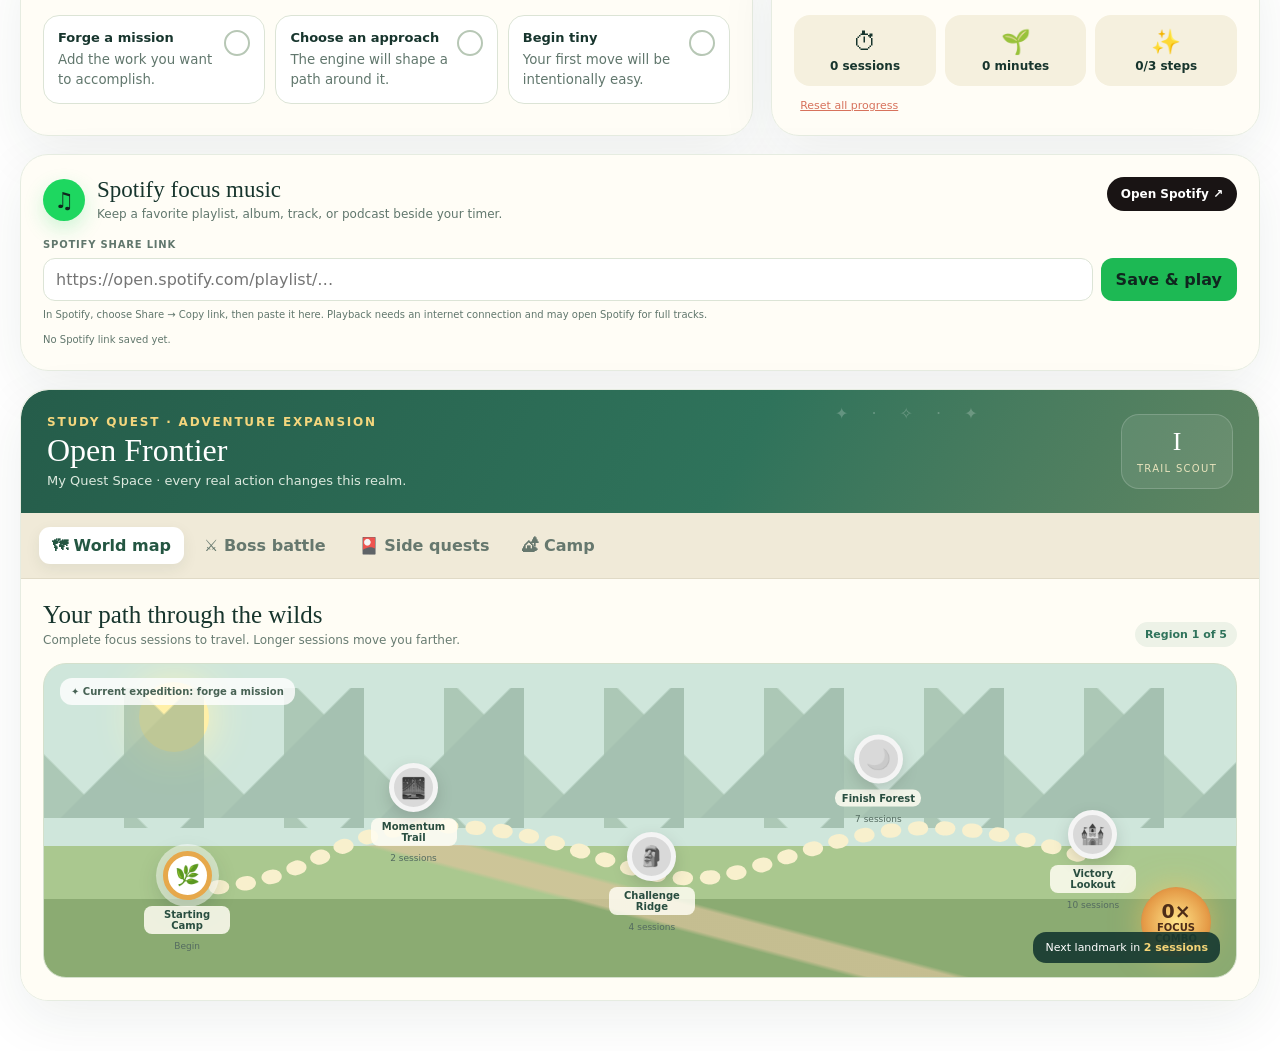
==== commit 06fb1c62: "Replace calculus demo with universal starter" ====
--- a/Study-Quest-Portable.html
+++ b/Study-Quest-Portable.html
@@ -134,12 +134,12 @@
     </header>
     <section class="grid">
       <article class="card hero">
-        <div class="eyebrow">Today’s main quest · AP Calculus BC</div>
+        <div class="eyebrow">Today’s main quest · Your next adventure</div>
         <h2>Make one brave start.</h2>
-        <p class="sub">You don’t need to finish everything right now. Begin Mrs. Song’s newest homework, earn XP for focused effort, and let the next step reveal itself.</p>
+        <p class="sub">Choose anything you want to move forward—school, a creative project, training, life admin, or something completely your own.</p>
         <div class="questbox">
-          <div class="quest-icon">📐</div>
-          <div><label for="quest">Current quest — click to edit</label><input id="quest" value="Mrs. Song’s most recent homework" aria-label="Current quest"></div>
+          <div class="quest-icon">🧭</div>
+          <div><label for="quest">Current quest — click to edit</label><input id="quest" value="Choose your first quest" aria-label="Current quest"></div>
           <button class="save" id="saveQuest">Save quest</button>
         </div>
         <div class="timer-area">
@@ -160,9 +160,9 @@
       </aside>
       <div class="bottom">
         <section class="card steps"><div class="section-title"><h3>Quest trail</h3><span>Tap circles as you go</span></div><div class="step-list">
-          <div class="step"><button aria-label="Complete step">✓</button><strong>Open the assignment</strong><small>Get the newest homework in front of you.</small></div>
-          <div class="step"><button aria-label="Complete step">✓</button><strong>Do the first problem</strong><small>Messy work is completely allowed.</small></div>
-          <div class="step"><button aria-label="Complete step">✓</button><strong>Mark the hard parts</strong><small>Circle anything to ask Mrs. Song.</small></div>
+          <div class="step"><button aria-label="Complete step">✓</button><strong>Choose one outcome</strong><small>Decide what progress would look like today.</small></div>
+          <div class="step"><button aria-label="Complete step">✓</button><strong>Make the first move</strong><small>Keep it small enough to begin right now.</small></div>
+          <div class="step"><button aria-label="Complete step">✓</button><strong>Leave a trail marker</strong><small>Save your progress and name the next step.</small></div>
         </div></section>
         <section class="card rewards"><div class="section-title"><h3>Camp rewards</h3><span>Today</span></div><div class="reward-row"><div class="reward"><div class="big">⏱</div><strong><span id="sessions">0</span> sessions</strong></div><div class="reward"><div class="big">🌱</div><strong><span id="totalMin">0</span> minutes</strong></div><div class="reward"><div class="big">✨</div><strong><span id="stepsDone">0</span>/3 steps</strong></div></div><button class="danger" id="clear">Reset all progress</button></section>
       </div>
@@ -173,7 +173,8 @@
   <script>
     const $=s=>document.querySelector(s), $$=s=>[...document.querySelectorAll(s)];
     const key='studyQuest.v1'; let state=JSON.parse(localStorage.getItem(key)||'{}');
-    state={xp:0,coins:0,sessions:0,totalMin:0,quest:'Mrs. Song’s most recent homework',steps:[false,false,false],lastDay:null,streak:0,...state};
+    state={xp:0,coins:0,sessions:0,totalMin:0,quest:'Choose your first quest',steps:[false,false,false],lastDay:null,streak:0,...state};
+    if(['Mrs. Song’s most recent homework',"Mrs. Song's most recent homework"].includes(state.quest))state.quest='Choose your first quest';
     let chosen=25,left=1500,running=false,timer=null;
     const save=()=>localStorage.setItem(key,JSON.stringify(state));
     function render(){
@@ -190,8 +191,8 @@
     $('#start').onclick=()=>{if(running){stop();return}if(left<=0)left=chosen*60;running=true;$('#start').textContent='Pause quest';$('#modeLabel').textContent='focusing';$('#buddy').classList.add('focusing');$('#speech').textContent='Shh… I’m focusing with you.';timer=setInterval(()=>{left--;drawClock();if(left<=0)finish()},1000)};
     $$('.preset').forEach(b=>b.onclick=()=>{if(running)stop();chosen=+b.dataset.min;left=chosen*60;$$('.preset').forEach(x=>x.classList.remove('active'));b.classList.add('active');$('#start').textContent='Begin focus quest';$('#modeLabel').textContent='ready';drawClock()});
     $('#reset').onclick=()=>{if(running)stop();left=chosen*60;$('#start').textContent='Begin focus quest';$('#modeLabel').textContent='ready';drawClock()};
-    $('#saveQuest').onclick=()=>{state.quest=$('#quest').value.trim()||'Mrs. Song’s most recent homework';save();render();toast('Quest saved ✓')};
-    $('#stuck').onclick=()=>{const ideas=['Open the assignment—nothing else yet.','Write the problem number and copy the givens.','Work for just two minutes, then choose again.','Circle the first confusing symbol or step.'];$('#speech').textContent=ideas[Math.floor(Math.random()*ideas.length)];toast('Moss made the next step tiny')};
+    $('#saveQuest').onclick=()=>{state.quest=$('#quest').value.trim()||'Choose your first quest';save();render();toast('Quest saved ✓')};
+    $('#stuck').onclick=()=>{const ideas=['Open what you need—nothing else yet.','Write down the smallest visible next action.','Work for just two minutes, then choose again.','Name the first thing that feels unclear or difficult.'];$('#speech').textContent=ideas[Math.floor(Math.random()*ideas.length)];toast('Moss made the next step tiny')};
     $$('.step button').forEach((b,i)=>b.onclick=()=>{state.steps[i]=!state.steps[i];if(state.steps[i]){state.xp+=5;state.coins+=1;toast('+5 XP · trail step complete')}save();render()});
     function reward(){state.xp+=20;state.coins+=5;state.sessions++;state.totalMin+=chosen;const today=new Date().toDateString();if(state.lastDay!==today){const y=new Date();y.setDate(y.getDate()-1);state.streak=state.lastDay===y.toDateString()?state.streak+1:1;state.lastDay=today}state.reflection=$('#reflection').value.trim();save();render();$('#modal').classList.remove('show');confetti();left=chosen*60;$('#start').textContent='Begin another quest';$('#modeLabel').textContent='ready';drawClock()}
     $('#claim').onclick=reward;$('#skip').onclick=reward;
@@ -210,19 +211,19 @@
   const persist=()=>localStorage.setItem(rpgKey,JSON.stringify(rpg));
   const world=document.createElement('section'); world.className='card rpg-world'; world.id='adventure';
   world.innerHTML=`
-    <div class="rpg-banner"><div><div class="eyebrow" style="color:#f4d67d">Study Quest · Adventure expansion</div><h2>The Calculus Wilds</h2><p>Every real study action changes your world.</p></div><div class="rank-seal"><strong id="rpgRank">I</strong><span id="rpgTitle">Trail Scout</span></div></div>
+    <div class="rpg-banner"><div><div class="eyebrow" style="color:#f4d67d">Study Quest · Adventure expansion</div><h2>The Open Frontier</h2><p>Every real action changes your world.</p></div><div class="rank-seal"><strong id="rpgRank">I</strong><span id="rpgTitle">Trail Scout</span></div></div>
     <nav class="rpg-tabs" aria-label="Adventure sections"><button class="rpg-tab active" data-panel="map">🗺 World map</button><button class="rpg-tab" data-panel="boss">⚔ Boss battle</button><button class="rpg-tab" data-panel="quests">🎴 Side quests</button><button class="rpg-tab" data-panel="camp">🏕 Camp</button></nav>
     <div class="rpg-panel active" data-panel="map"><div class="panel-title"><div><h3>Your path through the wilds</h3><p>Complete focus sessions to travel. Longer sessions move you farther.</p></div><span class="tiny-badge" id="mapBadge">Region 1 of 5</span></div>
-      <div class="quest-map"><div class="mountains"></div><div class="map-legend">✦ Current expedition: Mrs. Song’s homework</div><div class="path-line"><svg viewBox="0 0 700 120" preserveAspectRatio="none"><path d="M20 92 C120 90 120 28 220 35 S350 105 430 74 S555 12 680 64" fill="none" stroke="#f8f0cd" stroke-width="13" stroke-linecap="round" stroke-dasharray="2 18"/></svg></div>
-        <div class="map-node n1"><div class="node-dot">🌿</div><strong>First Clearing</strong><small>Begin</small></div><div class="map-node n2"><div class="node-dot">🌉</div><strong>Derivative Bridge</strong><small>2 sessions</small></div><div class="map-node n3"><div class="node-dot">🗿</div><strong>Chain Rule Ruins</strong><small>4 sessions</small></div><div class="map-node n4"><div class="node-dot">🌙</div><strong>Continuity Grove</strong><small>7 sessions</small></div><div class="map-node n5"><div class="node-dot">🏰</div><strong>Summit Library</strong><small>10 sessions</small></div><div class="map-progress">Next landmark in <b id="nextLandmark">2 sessions</b></div><div class="combo-orb"><div><strong id="comboValue">0×</strong>FOCUS<br>COMBO</div></div>
+      <div class="quest-map"><div class="mountains"></div><div class="map-legend">✦ Current expedition: choose your first mission</div><div class="path-line"><svg viewBox="0 0 700 120" preserveAspectRatio="none"><path d="M20 92 C120 90 120 28 220 35 S350 105 430 74 S555 12 680 64" fill="none" stroke="#f8f0cd" stroke-width="13" stroke-linecap="round" stroke-dasharray="2 18"/></svg></div>
+        <div class="map-node n1"><div class="node-dot">🌿</div><strong>Starting Camp</strong><small>Begin</small></div><div class="map-node n2"><div class="node-dot">🌉</div><strong>Momentum Trail</strong><small>2 sessions</small></div><div class="map-node n3"><div class="node-dot">🗿</div><strong>Challenge Ridge</strong><small>4 sessions</small></div><div class="map-node n4"><div class="node-dot">🌙</div><strong>Finish Forest</strong><small>7 sessions</small></div><div class="map-node n5"><div class="node-dot">🏰</div><strong>Victory Lookout</strong><small>10 sessions</small></div><div class="map-progress">Next landmark in <b id="nextLandmark">2 sessions</b></div><div class="combo-orb"><div><strong id="comboValue">0×</strong>FOCUS<br>COMBO</div></div>
       </div></div>
     <div class="rpg-panel" data-panel="boss"><div class="panel-title"><div><h3>Today’s boss: The Confusion Golem</h3><p>Focus damages it. Asking good questions breaks its armor.</p></div><span class="tiny-badge">Resets daily</span></div><div class="battle-grid">
-      <div class="boss-arena"><div class="boss-label">Guardian of unfinished problems</div><div class="boss" id="boss"><i class="boss-horn l"></i><i class="boss-horn r"></i><i class="boss-core"></i><i class="boss-eye l"></i><i class="boss-eye r"></i><i class="boss-mouth"></i></div><div class="hp-wrap"><div class="hp-copy"><span>Confusion Golem</span><span><b id="bossHp">100</b>/100 HP</span></div><div class="hpbar"><div class="hpfill" id="hpFill"></div></div></div></div>
+      <div class="boss-arena"><div class="boss-label">Guardian of unfinished plans</div><div class="boss" id="boss"><i class="boss-horn l"></i><i class="boss-horn r"></i><i class="boss-core"></i><i class="boss-eye l"></i><i class="boss-eye r"></i><i class="boss-mouth"></i></div><div class="hp-wrap"><div class="hp-copy"><span>Confusion Golem</span><span><b id="bossHp">100</b>/100 HP</span></div><div class="hpbar"><div class="hpfill" id="hpFill"></div></div></div></div>
       <div class="battle-log"><h4>How to attack</h4><p>The boss is deliberately tied to useful actions. You win by making progress, not by clicking quickly.</p><div class="damage-guide"><div class="damage"><span>Finish a focus sprint</span><b>8–30 damage</b></div><div class="damage"><span>Complete a quest-trail step</span><b>5 damage</b></div><div class="damage"><span>Finish a side quest</span><b>8 damage</b></div></div><div class="boss-loot" id="bossLoot">🏆 Victory loot: 15 coins, the Crown of Clarity, and a rare achievement.</div></div></div></div>
-    <div class="rpg-panel" data-panel="quests"><div class="panel-title"><div><h3>Today’s side-quest deck</h3><p>Optional challenges add variety without changing your main assignment.</p></div><span class="tiny-badge">3 cards</span></div><div class="sidequest-grid" id="sidequests"></div><div class="quest-actions"><button class="reroll" id="reroll">↻ Reroll unfinished cards</button></div></div>
+    <div class="rpg-panel" data-panel="quests"><div class="panel-title"><div><h3>Today’s side-quest deck</h3><p>Optional challenges add variety without changing your main mission.</p></div><span class="tiny-badge">3 cards</span></div><div class="sidequest-grid" id="sidequests"></div><div class="quest-actions"><button class="reroll" id="reroll">↻ Reroll unfinished cards</button></div></div>
     <div class="rpg-panel" data-panel="camp"><div class="panel-title"><div><h3>Your focus camp</h3><p>Change the mood, equip Moss, or take a tiny active break.</p></div><span class="tiny-badge">Cosmetics only</span></div><div class="camp-grid">
       <div class="scene-box" id="sceneBox" data-scene="sun"><div class="scene-copy"><h4 id="sceneTitle">Sunlit Forest</h4><p id="sceneLine">Warm, clear, and ready for a brave start.</p></div><div class="scene-controls"><button class="scene-btn" data-scene="sun">☀ Sun</button><button class="scene-btn" data-scene="rain">☂ Rain</button><button class="scene-btn" data-scene="stars">✦ Stars</button><button class="scene-btn sound-btn" id="soundBtn">♫ Sound off</button></div></div>
-      <div class="shop"><div class="shop-head"><h4>Moss’s curios</h4><span class="shop-wallet">🪙 <b id="shopCoins">0</b></span></div><div class="shop-grid"><div class="shop-item" data-item="scarf" data-cost="8"><div class="shop-icon">🧣</div><strong>Brave Scarf</strong><small>8 coins</small><button>Unlock</button></div><div class="shop-item" data-item="crown" data-cost="15"><div class="shop-icon">👑</div><strong>Clarity Crown</strong><small>15 coins</small><button>Unlock</button></div><div class="shop-item" data-item="wizard" data-cost="25"><div class="shop-icon">🧙</div><strong>Calc Wizard</strong><small>25 coins</small><button>Unlock</button></div></div><div class="starter-note" id="starterNote">🎁 First expedition gift: +10 coins for trying the expansion.</div></div></div>
+      <div class="shop"><div class="shop-head"><h4>Moss’s curios</h4><span class="shop-wallet">🪙 <b id="shopCoins">0</b></span></div><div class="shop-grid"><div class="shop-item" data-item="scarf" data-cost="8"><div class="shop-icon">🧣</div><strong>Brave Scarf</strong><small>8 coins</small><button>Unlock</button></div><div class="shop-item" data-item="crown" data-cost="15"><div class="shop-icon">👑</div><strong>Clarity Crown</strong><small>15 coins</small><button>Unlock</button></div><div class="shop-item" data-item="wizard" data-cost="25"><div class="shop-icon">🧙</div><strong>Quest Sage</strong><small>25 coins</small><button>Unlock</button></div></div><div class="starter-note" id="starterNote">🎁 First expedition gift: +10 coins for trying the expansion.</div></div></div>
       <div class="break-card"><div><h4>Firefly break</h4><p>A 20-second reset. Catch glowing fireflies, then return to your quest.</p></div><button class="break-start" id="breakStart">Play tiny break</button></div></div>
   `;
   $('.app').appendChild(world);
@@ -247,7 +248,7 @@
   function renderAll(){
     const sessions=typeof state!=='undefined'?state.sessions:0;const milestones=[0,2,4,7,10];let region=1;milestones.forEach((m,i)=>{if(sessions>=m)region=i+1});rpg.map=Math.max(rpg.map,region);$$('.map-node').forEach((n,i)=>{n.classList.toggle('unlocked',i<rpg.map);n.classList.toggle('current',i===rpg.map-1)});$('#mapBadge').textContent=`Region ${rpg.map} of 5`;const next=milestones[rpg.map];$('#nextLandmark').textContent=next?`${next-sessions} session${next-sessions===1?'':'s'}`:'summit reached';$('#comboValue').textContent=rpg.combo+'×';
     $('#bossHp').textContent=rpg.bossHp;$('#hpFill').style.width=rpg.bossHp+'%';$('#bossLoot').textContent=rpg.bossHp?'🏆 Victory loot: 15 coins, the Crown of Clarity, and a rare achievement.':'✨ Golem defeated! The path is clear until tomorrow.';
-    const level=typeof state!=='undefined'?Math.floor(state.xp/100)+1:1;$('#rpgRank').textContent=['I','II','III','IV','V'][Math.min(4,level-1)];$('#rpgTitle').textContent=['Trail Scout','Rune Reader','Problem Ranger','Calc Mage','Wilds Scholar'][Math.min(4,level-1)];$('#shopCoins').textContent=typeof state!=='undefined'?state.coins:0;
+    const level=typeof state!=='undefined'?Math.floor(state.xp/100)+1:1;$('#rpgRank').textContent=['I','II','III','IV','V'][Math.min(4,level-1)];$('#rpgTitle').textContent=['Trail Scout','Rune Reader','Pathfinder','Quest Sage','Frontier Scholar'][Math.min(4,level-1)];$('#shopCoins').textContent=typeof state!=='undefined'?state.coins:0;
     $$('.shop-item').forEach(el=>{const owned=rpg.owned.includes(el.dataset.item),equipped=rpg.outfit===el.dataset.item;el.classList.toggle('owned',owned);el.classList.toggle('equipped',equipped);el.querySelector('button').textContent=equipped?'Equipped':owned?'Equip':'Unlock'});$('#buddy').dataset.outfit=rpg.outfit;$('#starterNote').style.display=rpg.starter?'none':'block';
     document.body.classList.remove('scene-sun','scene-rain','scene-stars');document.body.classList.add('scene-'+rpg.scene);$('#sceneBox').dataset.scene=rpg.scene;$$('.scene-btn[data-scene]').forEach(b=>b.classList.toggle('active',b.dataset.scene===rpg.scene));const sceneText={sun:['Sunlit Forest','Warm, clear, and ready for a brave start.'],rain:['Rainy Cabin','A soft storm makes the rest of the world feel far away.'],stars:['Midnight Library','Quiet constellations for deep-thinking quests.']}[rpg.scene];$('#sceneTitle').textContent=sceneText[0];$('#sceneLine').textContent=sceneText[1];$('#soundBtn').textContent=rpg.sound?'♫ Sound on':'♫ Sound off';renderCards()
   }
@@ -284,16 +285,18 @@
     general:{icon:'🧭',world:'Open Frontier',boss:'Resistance Phantom',tag:'Any goal becomes possible when the next move is clear.',nodes:['Starting Camp','Momentum Trail','Challenge Ridge','Finish Forest','Victory Lookout'],moves:['Shrink the task until you can begin in two minutes.','Work only until the next visible checkpoint.','Leave a clear note for future-you before stopping.']}
   };
   const approachInfo={boss:['Boss Fight','Hit the hardest or scariest part first.'],expedition:['Expedition','Move through the work in clear sequential checkpoints.'],heist:['Focus Heist','Gather quickly, execute one intense burst, then escape with a summary.'],garden:['Growth Garden','Use gentle repeated passes and improve a little each time.']};
-  const defaultTitle=(typeof state!=='undefined'&&state.quest)||'Mrs. Song’s most recent homework';
-  const defaults={theme:'system',energy:'steady',customTimers:[],activeRealmId:'realm-calc',activeTaskId:'task-calc',realmSessions:{},realmBoss:{},realms:[{id:'realm-calc',name:'AP Calculus BC',type:'math',icon:'📐',color:'#2f735b'},{id:'realm-personal',name:'Personal Quests',type:'general',icon:'🧭',color:'#8a6844'}],tasks:[{id:'task-calc',realmId:'realm-calc',title:defaultTitle,description:'',difficulty:2,minutes:45,approach:'boss',due:'',status:'active',created:Date.now()}]};
-  let hub={...defaults,...JSON.parse(localStorage.getItem(hubKey)||'{}')};hub.realms=hub.realms?.length?hub.realms:defaults.realms;hub.tasks=hub.tasks||defaults.tasks;hub.realmSessions=hub.realmSessions||{};hub.realmBoss=hub.realmBoss||{};hub.customTimers=hub.customTimers||[];let editingTaskId=null;
+  const defaults={theme:'system',energy:'steady',customTimers:[],activeRealmId:'realm-open',activeTaskId:null,realmSessions:{},realmBoss:{},realms:[{id:'realm-open',name:'My Quest Space',type:'general',icon:'🧭',color:'#2f735b'}],tasks:[]};
+  let hub={...defaults,...JSON.parse(localStorage.getItem(hubKey)||'{}')};hub.realms=hub.realms?.length?hub.realms:defaults.realms;hub.tasks=hub.tasks||defaults.tasks;hub.realmSessions=hub.realmSessions||{};hub.realmBoss=hub.realmBoss||{};hub.customTimers=hub.customTimers||[];
+  const legacyRealm=hub.realms.find(r=>r.id==='realm-calc'&&r.name==='AP Calculus BC'),legacyTask=hub.tasks.find(t=>t.id==='task-calc'&&t.realmId==='realm-calc');
+  if(legacyRealm){const removeStarter=!legacyTask||/Mrs\. Song|most recent homework/i.test(legacyTask.title||'');legacyRealm.id='realm-open';legacyRealm.name='My Quest Space';legacyRealm.type='general';legacyRealm.icon='🧭';legacyRealm.color='#2f735b';if(removeStarter)hub.tasks=hub.tasks.filter(t=>t!==legacyTask);hub.tasks.forEach(t=>{if(t.realmId==='realm-calc')t.realmId='realm-open'});const emptyPersonal=hub.realms.find(r=>r.id==='realm-personal'&&r.name==='Personal Quests'&&!hub.tasks.some(t=>t.realmId===r.id));if(emptyPersonal)hub.realms=hub.realms.filter(r=>r!==emptyPersonal);if(hub.activeRealmId==='realm-calc'||hub.activeRealmId==='realm-personal'&&emptyPersonal)hub.activeRealmId='realm-open';if(removeStarter&&hub.activeTaskId==='task-calc')hub.activeTaskId=null;hub.universalStarterMigrated=true}
+  let editingTaskId=null;
   const persist=()=>localStorage.setItem(hubKey,JSON.stringify(hub));
   const activeRealm=()=>hub.realms.find(r=>r.id===hub.activeRealmId)||hub.realms[0];
   const activeTask=()=>hub.tasks.find(t=>t.id===hub.activeTaskId&&t.realmId===activeRealm().id)||hub.tasks.find(t=>t.realmId===activeRealm().id&&t.status!=='done')||null;
   const worldFor=()=>worlds[activeRealm().type]||worlds.general;
   function mixedColor(hex,dark=false){let h=hex.replace('#','');if(h.length!==6)return dark?'#293c33':'#dfeadf';const n=parseInt(h,16),r=(n>>16)&255,g=(n>>8)&255,b=n&255;if(dark)return `rgb(${Math.round(r*.24+24)},${Math.round(g*.24+34)},${Math.round(b*.24+29)})`;return `rgb(${Math.round(r+(255-r)*.78)},${Math.round(g+(255-g)*.78)},${Math.round(b+(255-b)*.78)})`}
   const dock=document.createElement('section');dock.className='realm-dock';dock.innerHTML='<div class="realm-scroll" id="realmScroll"></div><button class="dock-add" id="addRealm">＋ Realm</button><div class="theme-switch" aria-label="Color theme"><button data-theme="light" title="Light mode">☀</button><button data-theme="dark" title="Dark mode">●</button><button data-theme="system" title="Follow system">◐</button></div>';
-  const command=document.createElement('section');command.className='card quest-command';command.innerHTML='<div class="command-left"><div class="realm-sigil" id="realmSigil">📐</div><div><div class="command-kicker">Active realm</div><h2 id="realmName">AP Calculus BC</h2><p id="realmTag"></p></div></div><div class="command-actions"><button class="manage-btn" id="manageRealms">Customize realms</button><button class="forge-btn" id="forgeMission">＋ Forge a mission</button></div>';
+  const command=document.createElement('section');command.className='card quest-command';command.innerHTML='<div class="command-left"><div class="realm-sigil" id="realmSigil">🧭</div><div><div class="command-kicker">Active realm</div><h2 id="realmName">My Quest Space</h2><p id="realmTag"></p></div></div><div class="command-actions"><button class="manage-btn" id="manageRealms">Customize realms</button><button class="forge-btn" id="forgeMission">＋ Forge a mission</button></div>';
   const journal=document.createElement('section');journal.className='card mission-journal';journal.innerHTML='<div class="journal-head"><div><h3>Quest journal</h3><p>Your work lives here. Activate one mission at a time.</p></div><span class="mission-count" id="missionCount"></span></div><article class="active-mission-card empty" id="activeMissionCard"></article><div class="journal-layout"><div class="mission-list" id="missionList"></div><aside class="compass"><h4>Quest compass</h4><p>Tell the engine how you feel; it will make a useful next move.</p><div class="energy-label">Current energy</div><div class="energy-row"><button data-energy="low">Low · 15m</button><button data-energy="steady">Steady · 25m</button><button data-energy="high">Charged · 45m</button></div><div class="energy-label">Adventure approach</div><div class="approach-row"><button data-approach="boss">⚔ Boss</button><button data-approach="expedition">🗺 Explore</button><button data-approach="heist">◇ Heist</button><button data-approach="garden">🌱 Garden</button></div><div class="next-move"><b>Recommended next move</b><span id="nextMove"></span></div><button class="twist-btn" id="twistBtn">✦ Draw a creative wildcard</button><div class="wildcard" id="wildcard"></div></aside></div>';
   const top=$('.top'),grid=$('.grid');top.after(dock);dock.after(command);grid.prepend(journal);
   const customTimers=document.createElement('div');customTimers.className='custom-timer-area';customTimers.innerHTML='<div class="custom-timer-row" id="customTimerRow"><button class="preset custom-launch" id="customTimerLaunch">＋ custom time</button></div><form class="timer-maker" id="timerMaker"><label>Minutes<input name="minutes" type="number" min="1" max="240" value="35" required></label><label>Label (optional)<input name="label" maxlength="18" placeholder="Long sprint"></label><button>Save timer</button></form>';$('.presets').after(customTimers);
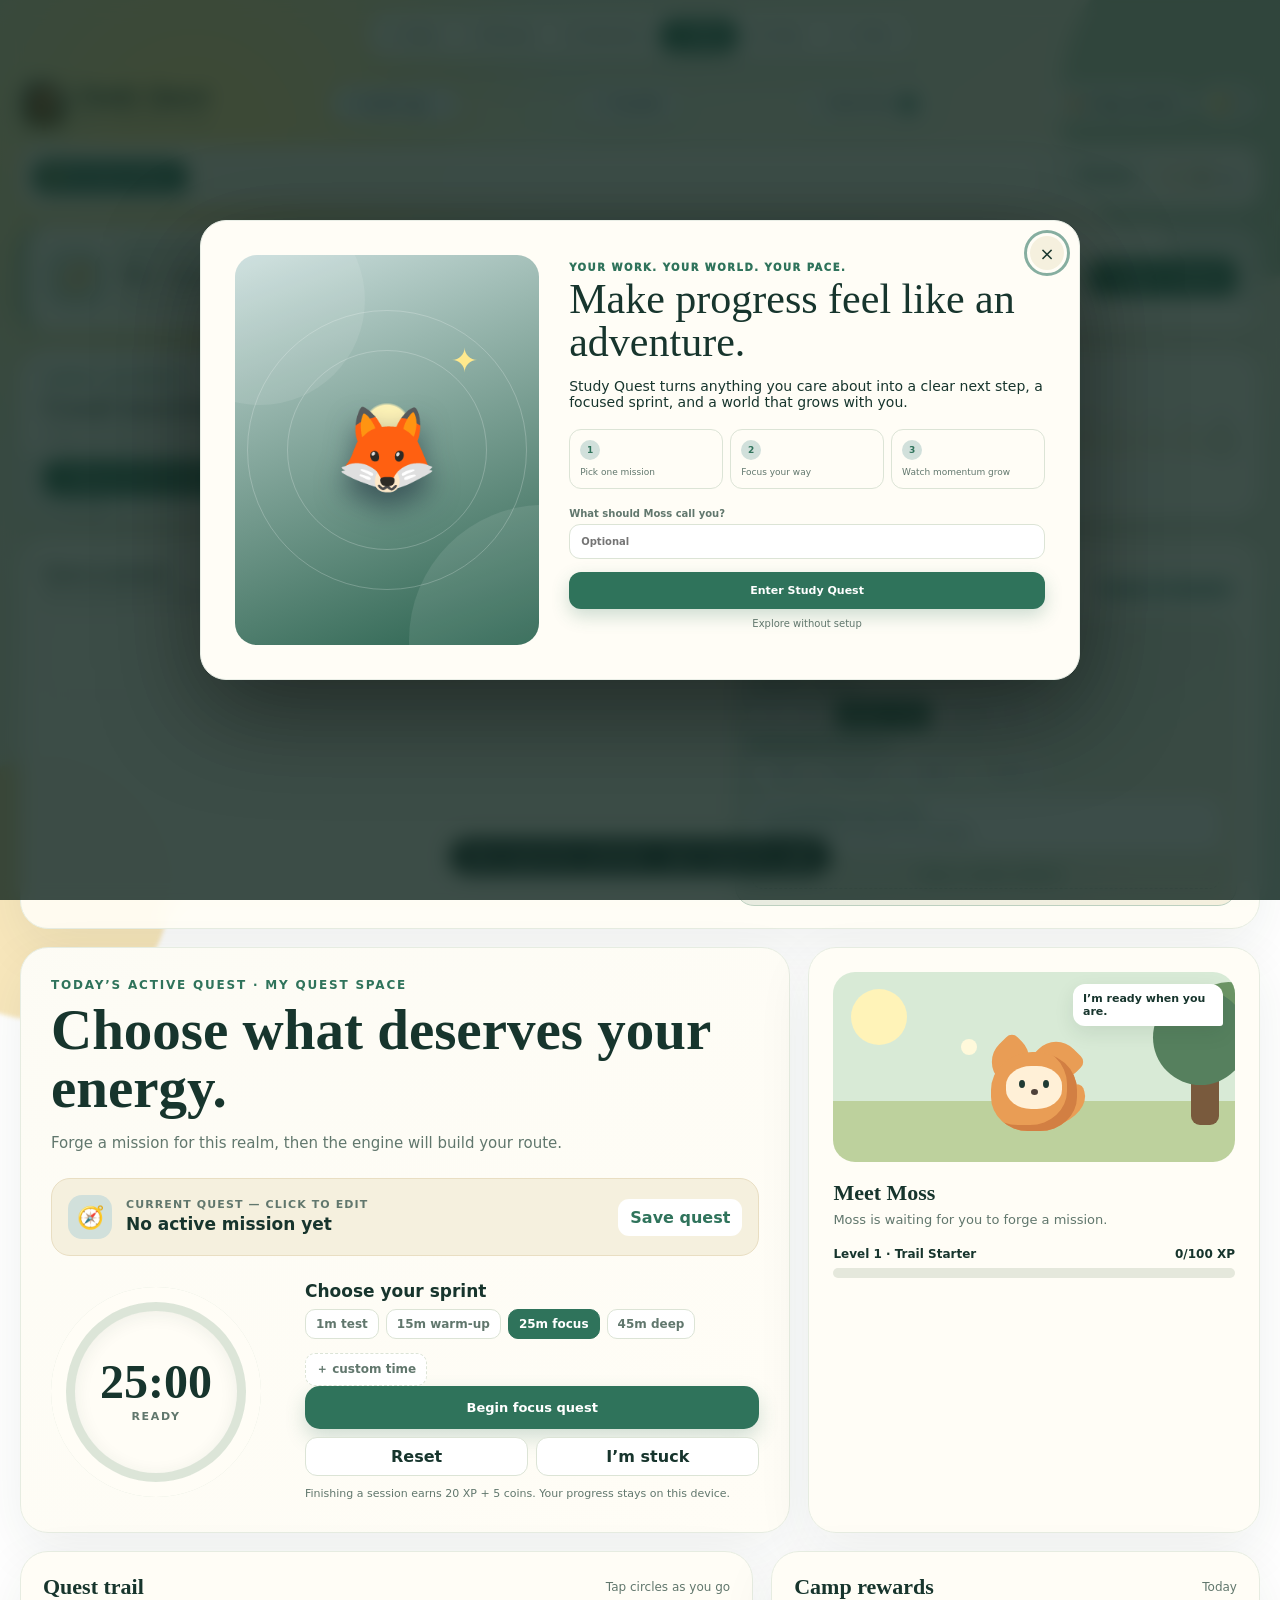
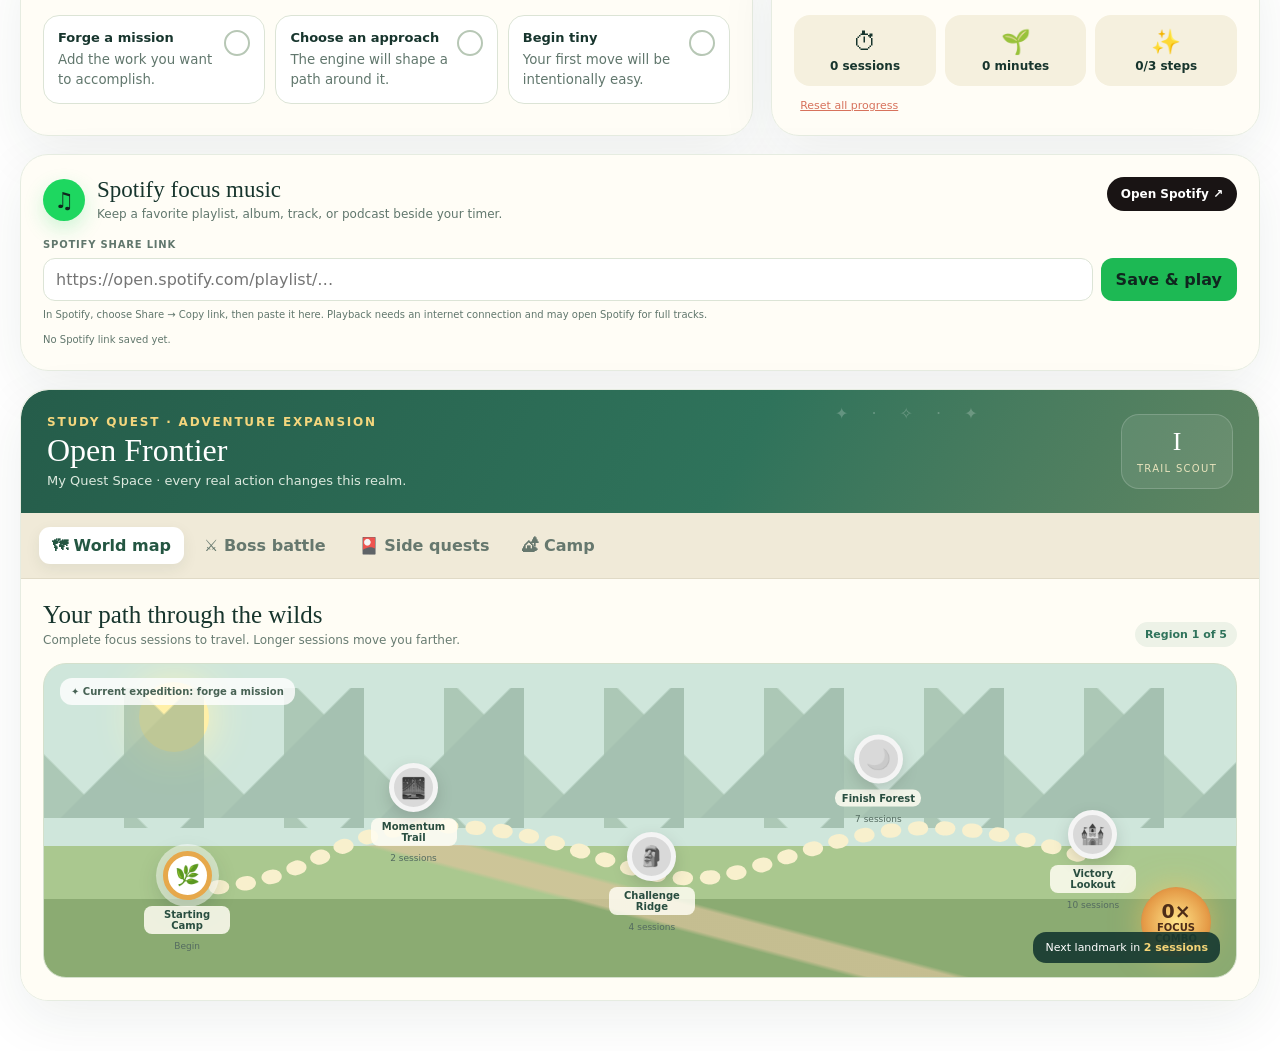
==== commit 9687108b: "Add real-time Study Party rooms" ====
--- a/Study-Quest-Portable.html
+++ b/Study-Quest-Portable.html
@@ -120,6 +120,22 @@
 @media(max-width:850px){.sq-v4 .app{width:min(100% - 20px,1240px)}.sq-nav{position:fixed;top:auto;bottom:10px;left:10px;right:10px;width:auto;margin:0;z-index:75}.sq-nav-inner{justify-content:space-around}.sq-nav a,.sq-nav button{flex-direction:column;gap:2px;padding:7px 11px;font-size:8px;flex:1}.sq-nav a span,.sq-nav button span{font-size:15px}.sq-more-menu{top:auto;bottom:calc(100% + 10px)}.sq-v4 .app{padding-bottom:70px}.sq-daily{grid-template-columns:1fr}.sq-goal{justify-content:flex-start}.sq-week{grid-column:auto}.sq-welcome-card{grid-template-columns:1fr;padding:25px}.sq-welcome-art{min-height:190px}.sq-welcome-art>b{font-size:64px}.sq-welcome-copy h2{font-size:34px}body.sq-focus-mode .grid{grid-template-columns:1fr;margin-top:8vh}body.sq-focus-mode .side{display:none}.sq-focus-bar{top:10px}}
 @media(max-width:540px){.sq-v4 .top{padding-top:2px}.sq-v4 .stats{flex-direction:row}.sq-v4 .stats .pill{font-size:10px;padding:7px 9px}.sq-v4 .brand p{display:none}.sq-daily{padding:18px;gap:18px}.sq-daily h2{font-size:24px}.sq-daily-actions{display:grid;grid-template-columns:1fr 1fr}.sq-daily-actions .sq-primary{grid-column:1/-1}.sq-goal{min-width:0}.sq-week{grid-template-columns:repeat(7,1fr);width:100%;gap:4px}.sq-day i{width:100%;max-width:34px}.sq-welcome-points{grid-template-columns:1fr}.sq-welcome-points span{display:flex;align-items:center;gap:8px}.sq-welcome-points b{margin:0;flex:0 0 auto}.sq-goal-dialog form{grid-template-columns:1fr}.sq-goal-dialog .sq-primary{grid-column:auto}.sq-dialog{border-radius:20px;padding:22px}.sq-welcome-card{padding:18px}.sq-welcome-art{min-height:150px}.sq-welcome-copy h2{font-size:30px}.sq-nav a,.sq-nav button{padding:7px 4px}.sq-focus-bar strong{max-width:190px}}
 @media(prefers-reduced-motion:reduce){html{scroll-behavior:auto}.sq-v4 *,.sq-v4 *:before,.sq-v4 *:after{animation-duration:.01ms!important;animation-iteration-count:1!important;transition-duration:.01ms!important}}
+
+  </style>
+  <style data-source="party.css">
+/* Study Party — account-free peer-to-peer focus rooms */
+.party-room-head{padding-right:72px!important}
+@media(max-width:560px){.party-room-head{padding-right:15px!important}}
+.party-app{border:1px solid color-mix(in srgb,var(--realm-accent) 26%,var(--border));background:color-mix(in srgb,var(--surface) 85%,var(--realm-soft));color:var(--text);border-radius:999px;padding:8px 11px;display:flex;align-items:center;gap:6px;font-size:10px;font-weight:900;box-shadow:0 7px 20px #17352d0d;transition:.2s}.party-app:hover{transform:translateY(-1px);border-color:var(--realm-accent)}.party-app i{font-style:normal;background:var(--realm-accent);color:white;min-width:18px;height:18px;border-radius:99px;display:grid;place-items:center;font-size:8px}.party-app.live .party-spark{color:#e6a84b;animation:partySpark 1.4s ease infinite}.sq-party-nav{border:0!important;text-decoration:none;background:transparent!important;color:var(--text-soft)!important;border-radius:13px!important;padding:8px 12px!important;font-size:11px!important;font-weight:850!important;display:flex!important;align-items:center!important;gap:6px!important;white-space:nowrap}.sq-party-nav:hover{background:var(--surface-2)!important;color:var(--text)!important}
+.party-modal{position:fixed;inset:0;z-index:220;background:#0a1c18d9;backdrop-filter:blur(13px);display:none;place-items:center;padding:14px}.party-modal.show{display:grid;animation:partyFade .2s ease}.party-shell{width:min(1050px,100%);height:min(760px,95vh);background:var(--surface);color:var(--text);border:1px solid #ffffff25;border-radius:30px;box-shadow:0 40px 130px #0009;position:relative;overflow:hidden}.party-close{position:absolute;right:16px;top:16px;z-index:8;width:38px;height:38px;border:0;border-radius:50%;background:color-mix(in srgb,var(--surface-2) 88%,transparent);color:var(--text);font-size:20px;backdrop-filter:blur(10px)}.party-lobby,.party-room,.party-loading,.party-error{display:none;height:100%}.party-lobby.active{display:grid;grid-template-columns:.92fr 1.08fr}.party-room.active{display:block;overflow:auto}.party-loading.active,.party-error.active{display:grid;place-content:center;text-align:center;padding:30px}
+.party-hero{padding:54px 42px;background:radial-gradient(circle at 72% 18%,#ffe98a42 0 5%,transparent 23%),linear-gradient(155deg,#173c32,#315e4d 58%,#638763);color:#fff;display:flex;flex-direction:column;justify-content:center;position:relative;overflow:hidden}.party-hero:before,.party-hero:after{content:"";position:absolute;border:1px solid #ffffff18;border-radius:50%}.party-hero:before{width:310px;height:310px;right:-160px;top:-90px}.party-hero:after{width:230px;height:230px;left:-130px;bottom:-90px}.party-orbit{width:112px;height:112px;border-radius:36px;background:#ffffff12;border:1px solid #ffffff20;display:grid;place-items:center;position:relative;margin-bottom:24px;box-shadow:inset 0 0 50px #ffffff0b}.party-orbit span{font-size:56px;filter:drop-shadow(0 12px 14px #0004);animation:partyFloat 3s ease-in-out infinite}.party-orbit i,.party-orbit b{position:absolute;font-style:normal;color:#f6d778}.party-orbit i{right:-15px;top:12px;font-size:24px}.party-orbit b{left:-18px;bottom:8px;font-size:12px}.party-kicker{font-size:10px;letter-spacing:.16em;text-transform:uppercase;color:#bfe0c9;font-weight:900}.party-hero h2{font:clamp(35px,5vw,51px)/1 Georgia,serif;margin:8px 0 14px}.party-hero>p{color:#d9e8df;font-size:13px;line-height:1.6;max-width:410px}.party-benefits{display:flex;gap:7px;flex-wrap:wrap;margin-top:18px}.party-benefits span{background:#ffffff0e;border:1px solid #ffffff1e;border-radius:99px;padding:7px 10px;font-size:9px;color:#edf5ef;font-weight:750}.party-benefits b{color:#f6d778;margin-right:4px}
+.party-setup{padding:52px 46px 34px;overflow:auto}.party-tabs{background:var(--surface-2);padding:4px;border-radius:14px;display:grid;grid-template-columns:1fr 1fr;gap:3px;margin-bottom:24px}.party-tabs button{border:0;border-radius:11px;padding:10px;background:transparent;color:var(--text-soft);font-size:11px;font-weight:900}.party-tabs button.active{background:var(--surface-3);color:var(--text);box-shadow:0 4px 14px #17352d12}.party-profile{display:grid;grid-template-columns:1fr 1fr;gap:17px;margin-bottom:20px}.party-profile label,.party-code-field{font-size:9px;font-weight:900;letter-spacing:.08em;text-transform:uppercase;color:var(--text-soft);display:grid;gap:7px}.party-profile input,.party-code-field input,.party-mission-edit input,#partyChatForm input{border:1px solid var(--border);background:var(--surface-3);color:var(--text);border-radius:12px;padding:11px 12px;outline:0}.party-profile input:focus,.party-code-field input:focus,.party-mission-edit input:focus,#partyChatForm input:focus{border-color:var(--realm-accent);box-shadow:0 0 0 3px color-mix(in srgb,var(--realm-accent) 14%,transparent)}.party-profile>div>span{display:block;font-size:9px;font-weight:900;letter-spacing:.08em;text-transform:uppercase;color:var(--text-soft);margin-bottom:7px}.party-avatar-picker{display:flex;gap:4px;flex-wrap:wrap}.party-avatar-picker button{width:32px;height:32px;border:1px solid var(--border);background:var(--surface-3);border-radius:10px;font-size:17px;padding:0}.party-avatar-picker button.active{border-color:var(--realm-accent);background:var(--realm-soft);transform:translateY(-2px)}.party-pane{display:none}.party-pane.active{display:block;animation:partyRise .2s ease}.party-note{display:flex;gap:10px;background:color-mix(in srgb,var(--realm-soft) 55%,var(--surface));border:1px solid color-mix(in srgb,var(--realm-accent) 15%,var(--border));border-radius:14px;padding:12px;margin-bottom:12px}.party-note>span{font-size:20px}.party-note p{font-size:9px;color:var(--text-soft);margin:0;line-height:1.45}.party-note b{display:block;color:var(--text);font-size:10px}.party-main{width:100%;border:0;border-radius:13px;background:var(--realm-accent);color:#fff;padding:13px;font-weight:900;box-shadow:0 8px 24px color-mix(in srgb,var(--realm-accent) 28%,transparent)}.party-code-field input{font:800 18px ui-monospace,monospace;text-align:center;letter-spacing:.12em;margin-bottom:10px}.party-code-field input.invalid{border-color:#c85f52;animation:partyShake .25s}.party-privacy{font-size:8px;line-height:1.5;color:var(--text-soft);text-align:center;margin:17px 15px 0}
+.party-room-head{position:sticky;top:0;z-index:5;display:flex;justify-content:space-between;align-items:center;gap:20px;padding:19px 26px;background:color-mix(in srgb,var(--surface) 91%,transparent);border-bottom:1px solid var(--border);backdrop-filter:blur(18px)}.party-room-head h2{font:26px Georgia,serif;margin:2px 0}.party-room-head p{font-size:9px;color:var(--text-soft);margin:0}.party-room-head p button{border:0;background:transparent;color:var(--realm-accent);padding:0;font:800 9px ui-monospace,monospace}.party-live{display:flex;align-items:center;gap:6px;color:var(--realm-accent);font-size:8px;font-weight:900;text-transform:uppercase;letter-spacing:.1em}.party-live i{width:7px;height:7px;border-radius:50%;background:#55b66d;box-shadow:0 0 0 5px #55b66d18;animation:partyPulse 1.8s ease infinite}.party-room-actions{display:flex;gap:7px}.party-room-actions button{border:1px solid var(--border);border-radius:11px;padding:9px 11px;background:var(--surface-3);color:var(--text);font-size:9px;font-weight:850}.party-room-actions button:first-child{background:var(--realm-accent);border-color:var(--realm-accent);color:#fff}.party-grid{display:grid;grid-template-columns:minmax(0,1.55fr) minmax(255px,.65fr);gap:14px;padding:16px;background:color-mix(in srgb,var(--surface-2) 55%,var(--surface));min-height:calc(100% - 91px)}.party-main-column,.party-side-column{display:grid;gap:12px;align-content:start}.party-mission-card,.party-timer-card,.party-chat-card,.party-members-card,.party-reaction-card,.party-promise{background:var(--surface-3);border:1px solid var(--border);border-radius:19px;padding:16px}.party-card-label{font-size:8px;font-weight:950;letter-spacing:.14em;text-transform:uppercase;color:var(--realm-accent);margin-bottom:9px}.party-mission-edit{display:flex;gap:7px}.party-mission-edit input{flex:1;font:20px Georgia,serif;padding:9px 10px}.party-mission-edit button,#partyChatForm button{border:0;border-radius:11px;background:var(--realm-accent);color:white;padding:9px 12px;font-size:9px;font-weight:900}.party-mission-card>p{font-size:8px;color:var(--text-soft);margin:7px 2px 0}.party-timer-card{display:grid;grid-template-columns:190px 1fr;gap:24px;align-items:center;background:linear-gradient(140deg,color-mix(in srgb,var(--realm-soft) 65%,var(--surface-3)),var(--surface-3))}.party-timer-ring{--party-angle:0deg;width:170px;height:170px;border-radius:50%;background:conic-gradient(var(--realm-accent) var(--party-angle),var(--surface-2) 0);display:grid;place-items:center;box-shadow:0 15px 40px #17352d14}.party-timer-ring:before{content:"";position:absolute}.party-timer-ring>div{width:140px;height:140px;border-radius:50%;background:var(--surface-3);display:grid;place-content:center;text-align:center}.party-timer-ring strong{font:40px Georgia,serif}.party-timer-ring span{font-size:8px;letter-spacing:.12em;text-transform:uppercase;color:var(--text-soft);font-weight:900}.party-timer-controls h3{font:24px Georgia,serif;margin:0 0 5px}.party-timer-controls>p{font-size:9px;color:var(--text-soft);line-height:1.45;margin:0 0 12px}.party-durations{display:flex;gap:5px;margin-bottom:8px}.party-durations button{flex:1;border:1px solid var(--border);border-radius:9px;background:var(--surface-3);color:var(--text-soft);padding:7px;font-size:9px;font-weight:850}.party-durations button.active{background:var(--realm-accent);border-color:var(--realm-accent);color:#fff}.party-focus-button{width:100%;border:0;border-radius:12px;background:#173c32;color:#fff;padding:11px;font-size:10px;font-weight:900}.party-chat-card{padding-bottom:12px}.party-feed{height:146px;overflow:auto;display:grid;gap:8px;align-content:start;padding:3px}.party-feed-system{display:flex;justify-content:center;gap:8px;color:var(--text-soft);font-size:8px}.party-feed-system time{opacity:.65}.party-feed-message{display:grid;grid-template-columns:30px 1fr auto;gap:8px;align-items:start}.party-feed-message>div{width:28px;height:28px;border-radius:9px;background:color-mix(in srgb,var(--member) 18%,var(--surface-2));display:grid;place-items:center}.party-feed-message p{margin:0}.party-feed-message p b{display:block;font-size:8px;color:var(--text-soft)}.party-feed-message p span{display:inline-block;background:var(--surface-2);border-radius:4px 11px 11px 11px;padding:7px 9px;font-size:9px;margin-top:2px}.party-feed-message.self p span{background:var(--realm-soft)}.party-feed-message time{font-size:7px;color:var(--text-soft);padding-top:4px}#partyChatForm{display:grid;grid-template-columns:1fr auto;gap:7px;border-top:1px solid var(--border);padding-top:10px;margin-top:8px}#partyChatForm input{padding:9px 10px;font-size:9px}
+.party-card-title{display:flex;justify-content:space-between;align-items:center;margin-bottom:11px}.party-card-title span{font:18px Georgia,serif;display:block}.party-card-title strong{font-size:8px;color:var(--text-soft)}.party-card-title button{border:1px solid var(--realm-accent);background:transparent;color:var(--realm-accent);border-radius:9px;padding:7px 8px;font-size:8px;font-weight:900}.party-card-title button.ready{background:var(--realm-accent);color:white}.party-members{display:grid;gap:7px}.party-member{display:grid;grid-template-columns:auto 1fr auto;gap:9px;align-items:center;padding:7px;border-radius:12px;background:var(--surface-2)}.party-member-avatar{width:34px;height:34px;border-radius:11px;background:color-mix(in srgb,var(--member) 18%,var(--surface));display:grid;place-items:center;position:relative}.party-member-avatar i{position:absolute;width:8px;height:8px;border-radius:50%;background:#55b66d;border:2px solid var(--surface-2);right:-2px;bottom:-2px}.party-member strong{font-size:9px;display:block}.party-member strong small{font-size:7px;color:var(--text-soft)}.party-member span{font-size:7px;color:var(--text-soft)}.party-member>b{color:var(--text-soft)}.party-member.ready{box-shadow:inset 3px 0 var(--realm-accent)}.party-member.ready>b{color:var(--realm-accent)}.party-reactions{display:grid;grid-template-columns:repeat(6,1fr);gap:4px}.party-reactions button{border:1px solid var(--border);background:var(--surface-2);border-radius:9px;padding:7px 3px;font-size:17px;transition:.15s}.party-reactions button:hover{transform:translateY(-3px) scale(1.08);background:var(--realm-soft)}.party-promise{display:flex;gap:10px;background:linear-gradient(145deg,#173c32,#315d4d);color:#fff;border:0}.party-promise>span{font-size:24px}.party-promise b{font-size:10px}.party-promise p{font-size:8px;line-height:1.5;color:#d0e1d8;margin:3px 0 0}.party-loading,.party-error{background:radial-gradient(circle at 50% 35%,var(--realm-soft),var(--surface) 52%)}.party-loading h3,.party-error h3{font:30px Georgia,serif;margin:17px 0 6px}.party-loading p,.party-error p{font-size:10px;color:var(--text-soft);max-width:340px}.party-loading button,.party-error button{justify-self:center;border:1px solid var(--border);background:var(--surface-3);color:var(--text);border-radius:11px;padding:9px 17px;font-size:9px;font-weight:850;margin-top:10px}.party-error>span{font-size:48px}.party-loader{display:flex;justify-content:center;gap:7px}.party-loader i{width:12px;height:12px;border-radius:50%;background:var(--realm-accent);animation:partyBounce .9s ease infinite}.party-loader i:nth-child(2){animation-delay:.15s}.party-loader i:nth-child(3){animation-delay:.3s}.party-reaction-layer{position:fixed;inset:0;z-index:300;pointer-events:none;overflow:hidden}.party-reaction-float{position:absolute;left:var(--x);bottom:8vh;font-size:42px;filter:drop-shadow(0 8px 10px #0003);animation:partyReaction 2.5s ease-out forwards}
+@keyframes partyFade{from{opacity:0}}@keyframes partyRise{from{transform:translateY(7px);opacity:0}}@keyframes partyFloat{50%{transform:translateY(-7px) rotate(2deg)}}@keyframes partySpark{50%{transform:scale(1.25);opacity:.55}}@keyframes partyPulse{50%{box-shadow:0 0 0 9px #55b66d05}}@keyframes partyBounce{50%{transform:translateY(-10px);opacity:.5}}@keyframes partyShake{25%{transform:translateX(-5px)}75%{transform:translateX(5px)}}@keyframes partyReaction{0%{transform:translate(0,0) scale(.6);opacity:0}12%{opacity:1;transform:translate(0,-20px) scale(1.1)}100%{transform:translate(var(--drift),-75vh) rotate(18deg) scale(1.35);opacity:0}}
+@media(max-width:850px){.party-shell{height:min(820px,96vh);border-radius:23px}.party-lobby.active{grid-template-columns:1fr}.party-hero{padding:30px;min-height:260px}.party-orbit{width:78px;height:78px;margin-bottom:14px}.party-orbit span{font-size:39px}.party-hero h2{font-size:34px}.party-setup{padding:28px}.party-grid{grid-template-columns:1fr}.party-side-column{grid-template-columns:1fr 1fr}.party-promise{grid-column:1/-1}.party-timer-card{grid-template-columns:160px 1fr}.party-timer-ring{width:150px;height:150px}.party-timer-ring>div{width:122px;height:122px}.sq-party-nav{flex-direction:column!important;gap:2px!important;padding:7px 11px!important;font-size:8px!important;flex:1}}
+@media(max-width:560px){.party-app span:nth-child(2){display:none}.party-app{padding:7px}.party-modal{padding:5px}.party-shell{border-radius:18px;height:98vh}.party-hero{padding:25px 20px;min-height:230px}.party-benefits{display:none}.party-setup{padding:22px 17px}.party-profile{grid-template-columns:1fr}.party-room-head{align-items:flex-start;padding:15px;flex-direction:column}.party-room-actions{width:100%}.party-room-actions button{flex:1}.party-grid{padding:8px}.party-timer-card{grid-template-columns:1fr;text-align:center}.party-timer-ring{margin:auto}.party-durations{justify-content:center}.party-side-column{grid-template-columns:1fr}.party-mission-edit{flex-direction:column}.party-mission-edit button{padding:10px}.party-reactions button{font-size:15px}.party-close{right:10px;top:10px}}
+@media(prefers-reduced-motion:reduce){.party-modal *,.party-reaction-float{animation-duration:.01ms!important;animation-iteration-count:1!important;transition-duration:.01ms!important}}
 
   </style>
 
@@ -1029,5 +1045,293 @@
 })();
 
   </script>
+  <script data-source="party.js">
+(() => {
+  'use strict';
+  const $ = (selector, root = document) => root.querySelector(selector);
+  const $$ = (selector, root = document) => [...root.querySelectorAll(selector)];
+  const PREFS = 'studyQuest.party.v1';
+  const MODULE_URL = 'https://esm.sh/trystero@0.26.0';
+  const COLORS = ['#2f735b', '#7b61a8', '#cb6f57', '#397f9c', '#a17725', '#b6537d', '#4d7b46'];
+  const EMOJIS = ['🦊', '🐼', '🐸', '🐯', '🐙', '🐝', '🦉', '🐧'];
+  const REACTIONS = ['🔥', '🙌', '🦊', '✨', '💪', '🌱'];
+  const safeParse = (value, fallback = {}) => { try { return JSON.parse(value) || fallback; } catch { return fallback; } };
+  const prefs = { name: '', avatar: EMOJIS[0], color: COLORS[0], ...safeParse(localStorage.getItem(PREFS)) };
+  const persistPrefs = () => localStorage.setItem(PREFS, JSON.stringify(prefs));
+  const cleanCode = value => String(value || '').toUpperCase().replace(/[^A-Z0-9]/g, '').slice(0, 12);
+  const displayCode = value => cleanCode(value).replace(/(.{4})(?=.)/g, '$1-');
+  const randomCode = () => {
+    const alphabet = 'ABCDEFGHJKLMNPQRSTUVWXYZ23456789';
+    const bytes = crypto.getRandomValues(new Uint8Array(12));
+    return [...bytes].map(byte => alphabet[byte % alphabet.length]).join('');
+  };
+  const esc = value => String(value ?? '').replace(/[&<>"']/g, char => ({ '&': '&amp;', '<': '&lt;', '>': '&gt;', '"': '&quot;', "'": '&#039;' }[char]));
+  const time = seconds => `${String(Math.floor(seconds / 60)).padStart(2, '0')}:${String(Math.max(0, seconds % 60)).padStart(2, '0')}`;
+  const relativeTime = timestamp => {
+    const seconds = Math.max(0, Math.floor((Date.now() - timestamp) / 1000));
+    if (seconds < 8) return 'now';
+    if (seconds < 60) return `${seconds}s`;
+    return `${Math.floor(seconds / 60)}m`;
+  };
+
+  let room = null;
+  let actions = {};
+  let selfId = '';
+  let roomCode = '';
+  let connected = false;
+  let joining = false;
+  let applyingRemote = false;
+  let connectAttempt = 0;
+  let sharedMission = '';
+  let leaderId = '';
+  let isHost = false;
+  let lastTimerStamp = 0;
+  const members = new Map();
+  const messages = [];
+
+  const top = $('.top');
+  if (!top) return;
+  const partyButton = document.createElement('button');
+  partyButton.className = 'party-app';
+  partyButton.type = 'button';
+  partyButton.setAttribute('aria-label', 'Open Study Party');
+  partyButton.innerHTML = '<span class="party-spark" aria-hidden="true">✦</span><span>Study Party</span><i id="partyCount">1</i>';
+  top.insertBefore(partyButton, $('.stats'));
+
+  const moreButton = $('#sqMore');
+  if (moreButton) {
+    const navParty = document.createElement('button');
+    navParty.type = 'button'; navParty.className = 'sq-party-nav'; navParty.innerHTML = '<span>♣</span>Party';
+    moreButton.before(navParty);
+    navParty.onclick = () => openParty();
+  }
+
+  const modal = document.createElement('div');
+  modal.className = 'party-modal';
+  modal.setAttribute('role', 'dialog');
+  modal.setAttribute('aria-modal', 'true');
+  modal.setAttribute('aria-labelledby', 'partyTitle');
+  modal.innerHTML = `
+    <section class="party-shell">
+      <button class="party-close" type="button" aria-label="Close Study Party">×</button>
+      <div class="party-lobby" id="partyLobby">
+        <div class="party-hero">
+          <div class="party-orbit" aria-hidden="true"><span>🦊</span><i>✦</i><b>●</b></div>
+          <div class="party-kicker">Focus is better together</div>
+          <h2 id="partyTitle">Start a Study Party.</h2>
+          <p>Share one mission, one timer, and a little momentum with people you trust. No account required.</p>
+          <div class="party-benefits"><span><b>◎</b> Synced focus</span><span><b>✦</b> Shared mission</span><span><b>♡</b> Live encouragement</span></div>
+        </div>
+        <div class="party-setup">
+          <div class="party-tabs" role="tablist"><button class="active" type="button" data-party-tab="create">Create a party</button><button type="button" data-party-tab="join">Join friends</button></div>
+          <div class="party-profile">
+            <label>Your name<input id="partyName" maxlength="20" autocomplete="nickname" placeholder="What should friends call you?"></label>
+            <div><span>Your party buddy</span><div class="party-avatar-picker" id="partyAvatarPicker"></div></div>
+          </div>
+          <div class="party-pane active" data-party-pane="create">
+            <div class="party-note"><span>🔒</span><p><b>Private by design</b>Your invite code protects the room. Study data stays on everyone’s own device.</p></div>
+            <button class="party-main" id="createParty" type="button">Create my Study Party</button>
+          </div>
+          <div class="party-pane" data-party-pane="join">
+            <label class="party-code-field">Private invite code<input id="joinCode" maxlength="14" inputmode="text" autocomplete="off" placeholder="ABCD-EFGH-JKLM"></label>
+            <button class="party-main" id="joinParty" type="button">Join the party</button>
+          </div>
+          <p class="party-privacy">Party mode needs internet and uses encrypted peer-to-peer connections. Public relays only introduce browsers; party messages are not saved there.</p>
+        </div>
+      </div>
+      <div class="party-room" id="partyRoom">
+        <header class="party-room-head">
+          <div><div class="party-live"><i></i><span id="partyStatus">Connecting…</span></div><h2>Study Party</h2><p>Room <button type="button" id="copyRoomCode"></button></p></div>
+          <div class="party-room-actions"><button id="shareParty" type="button">↗ Invite friends</button><button id="leaveParty" type="button">Leave</button></div>
+        </header>
+        <div class="party-grid">
+          <main class="party-main-column">
+            <section class="party-mission-card">
+              <div class="party-card-label">Everyone’s mission</div>
+              <div class="party-mission-edit"><input id="partyMission" maxlength="120" placeholder="What are you tackling together?"><button id="savePartyMission" type="button">Set mission</button></div>
+              <p id="partyMissionBy">Choose something that everyone can move forward.</p>
+            </section>
+            <section class="party-timer-card">
+              <div class="party-timer-ring" id="partyTimerRing"><div><strong id="partyTime">25:00</strong><span id="partyTimerMode">ready together</span></div></div>
+              <div class="party-timer-controls">
+                <h3>One timer. One team.</h3><p>Anyone in the room can start, pause, or change the shared timer.</p>
+                <div class="party-durations"><button data-party-min="15">15m</button><button class="active" data-party-min="25">25m</button><button data-party-min="45">45m</button><button data-party-min="60">60m</button></div>
+                <button class="party-focus-button" id="partyStart" type="button">▶ Start together</button>
+              </div>
+            </section>
+            <section class="party-chat-card">
+              <div class="party-card-label">Camp chat</div><div class="party-feed" id="partyFeed" aria-live="polite"></div>
+              <form id="partyChatForm"><input id="partyMessage" maxlength="160" placeholder="Send a quick message…" aria-label="Party message"><button>Send</button></form>
+            </section>
+          </main>
+          <aside class="party-side-column">
+            <section class="party-members-card"><div class="party-card-title"><div><span>Party members</span><strong id="partyMemberCount">1 adventurer</strong></div><button id="toggleReady" type="button">I’m ready</button></div><div class="party-members" id="partyMembers"></div></section>
+            <section class="party-reaction-card"><div class="party-card-label">Cheer someone on</div><div class="party-reactions" id="partyReactions"></div></section>
+            <section class="party-promise"><span>🛡</span><div><b>Small, private rooms</b><p>Best with 2–6 friends. No accounts, ads, public profiles, or stored chat history.</p></div></section>
+          </aside>
+        </div>
+      </div>
+      <div class="party-loading" id="partyLoading"><div class="party-loader"><i></i><i></i><i></i></div><h3>Opening the trail…</h3><p id="partyLoadingText">Connecting your browser securely.</p><button id="cancelParty" type="button">Cancel</button></div>
+      <div class="party-error" id="partyError"><span>☁</span><h3>We couldn’t open the party.</h3><p id="partyErrorText">Check your connection and try again.</p><button type="button" id="partyRetry">Back to setup</button></div>
+    </section>`;
+  document.body.appendChild(modal);
+
+  const reactionLayer = document.createElement('div');
+  reactionLayer.className = 'party-reaction-layer';
+  document.body.appendChild(reactionLayer);
+
+  function showView(view) {
+    ['partyLobby', 'partyRoom', 'partyLoading', 'partyError'].forEach(id => $(`#${id}`).classList.toggle('active', id === view));
+  }
+  function openParty(tab = null) {
+    modal.classList.add('show'); document.body.classList.add('sq-modal-open');
+    if (connected) showView('partyRoom'); else if (!joining) showView('partyLobby');
+    if (tab) switchTab(tab);
+  }
+  function closeParty() { modal.classList.remove('show'); document.body.classList.remove('sq-modal-open'); }
+  function switchTab(tab) {
+    $$('.party-tabs button').forEach(button => button.classList.toggle('active', button.dataset.partyTab === tab));
+    $$('.party-pane').forEach(pane => pane.classList.toggle('active', pane.dataset.partyPane === tab));
+  }
+  function saveProfile() {
+    prefs.name = $('#partyName').value.trim().slice(0, 20) || 'Trail Friend';
+    persistPrefs();
+  }
+  function renderAvatarPicker() {
+    $('#partyAvatarPicker').innerHTML = EMOJIS.map(emoji => `<button type="button" class="${emoji === prefs.avatar ? 'active' : ''}" data-avatar="${emoji}">${emoji}</button>`).join('');
+  }
+  function selfMember() { return { id: selfId || 'self', name: prefs.name || 'Trail Friend', avatar: prefs.avatar, color: prefs.color, ready: members.get(selfId)?.ready || false, host: isHost, self: true }; }
+  function renderMembers() {
+    const list = [selfMember(), ...[...members.entries()].filter(([id]) => id !== selfId).map(([id, member]) => ({ id, ...member }))];
+    $('#partyCount').textContent = list.length;
+    $('#partyMemberCount').textContent = `${list.length} adventurer${list.length === 1 ? '' : 's'}`;
+    $('#partyMembers').innerHTML = list.map(member => `<article class="party-member ${member.ready ? 'ready' : ''}"><div class="party-member-avatar" style="--member:${esc(member.color || COLORS[0])}">${esc(member.avatar || '🧭')}<i></i></div><div><strong>${esc(member.name)}${member.self ? ' <small>you</small>' : ''}</strong><span>${member.ready ? 'Ready to focus' : 'At the camp'}</span></div><b>${member.ready ? '✓' : '·'}</b></article>`).join('');
+  }
+  function addFeed(entry) {
+    messages.push({ at: Date.now(), ...entry });
+    if (messages.length > 60) messages.shift();
+    $('#partyFeed').innerHTML = messages.map(item => item.system
+      ? `<div class="party-feed-system"><span>${esc(item.text)}</span><time>${relativeTime(item.at)}</time></div>`
+      : `<div class="party-feed-message ${item.self ? 'self' : ''}"><div style="--member:${esc(item.color || COLORS[0])}">${esc(item.avatar || '🧭')}</div><p><b>${esc(item.name)}</b><span>${esc(item.text)}</span></p><time>${relativeTime(item.at)}</time></div>`).join('');
+    $('#partyFeed').scrollTop = $('#partyFeed').scrollHeight;
+  }
+  function floatReaction(emoji, name = '') {
+    const bubble = document.createElement('div'); bubble.className = 'party-reaction-float'; bubble.textContent = emoji; bubble.title = name ? `${name} reacted` : 'Party reaction';
+    bubble.style.setProperty('--x', `${35 + Math.random() * 30}vw`); bubble.style.setProperty('--drift', `${-50 + Math.random() * 100}px`);
+    reactionLayer.appendChild(bubble); setTimeout(() => bubble.remove(), 2600);
+  }
+  function inviteUrl() {
+    const url = new URL(location.href); url.hash = `party=${roomCode}`; return url.href;
+  }
+  async function shareInvite() {
+    const text = `Join my Study Party! Room code: ${displayCode(roomCode)}`;
+    try {
+      if (navigator.share) await navigator.share({ title: 'Join my Study Party', text, url: inviteUrl() });
+      else { await navigator.clipboard.writeText(`${text}\n${inviteUrl()}`); toast?.('Party invite copied ✓'); }
+    } catch (error) { if (error?.name !== 'AbortError') await navigator.clipboard?.writeText(`${text}\n${inviteUrl()}`); }
+  }
+  function currentTimerSnapshot() {
+    const isRunning = typeof running === 'boolean' && running;
+    const remaining = typeof left === 'number' ? left : 1500;
+    return { stamp: Date.now(), status: isRunning ? 'running' : $('#modeLabel')?.textContent === 'complete' ? 'complete' : remaining < (typeof chosen === 'number' ? chosen * 60 : 1500) ? 'paused' : 'ready', minutes: typeof chosen === 'number' ? chosen : 25, remaining, deadline: isRunning ? Date.now() + remaining * 1000 : null };
+  }
+  function renderPartyTimer(snapshot = currentTimerSnapshot()) {
+    const remaining = snapshot.status === 'running' && snapshot.deadline ? Math.max(0, Math.ceil((snapshot.deadline - Date.now()) / 1000)) : Math.max(0, snapshot.remaining);
+    $('#partyTime').textContent = time(remaining);
+    $('#partyTimerMode').textContent = snapshot.status === 'running' ? 'focusing together' : snapshot.status === 'paused' ? 'paused together' : snapshot.status === 'complete' ? 'quest complete' : 'ready together';
+    $('#partyStart').textContent = snapshot.status === 'running' ? 'Ⅱ Pause together' : snapshot.status === 'paused' ? '▶ Resume together' : '▶ Start together';
+    const total = Math.max(60, snapshot.minutes * 60); $('#partyTimerRing').style.setProperty('--party-angle', `${360 * (total - remaining) / total}deg`);
+    $$('.party-durations button').forEach(button => button.classList.toggle('active', Number(button.dataset.partyMin) === snapshot.minutes));
+  }
+  function applyTimer(snapshot, sourceName = 'A friend') {
+    if (!snapshot || snapshot.stamp <= lastTimerStamp || typeof chosen !== 'number') return;
+    lastTimerStamp = snapshot.stamp; applyingRemote = true;
+    try {
+      if (typeof running === 'boolean' && running) stop();
+      chosen = Math.max(1, Math.min(240, Number(snapshot.minutes) || 25));
+      left = snapshot.status === 'running' && snapshot.deadline ? Math.max(1, Math.ceil((snapshot.deadline - Date.now()) / 1000)) : Math.max(0, Number(snapshot.remaining) || chosen * 60);
+      $$('.preset').forEach(button => button.classList.toggle('active', Number(button.dataset.min) === chosen));
+      drawClock();
+      if (snapshot.status === 'running') $('#start')?.click();
+      else { $('#start').textContent = snapshot.status === 'paused' ? 'Resume focus quest' : 'Begin focus quest'; $('#modeLabel').textContent = snapshot.status === 'paused' ? 'paused' : 'ready'; }
+      renderPartyTimer(snapshot); addFeed({ system: true, text: snapshot.status === 'running' ? `${sourceName} started the focus timer.` : snapshot.status === 'paused' ? `${sourceName} paused the timer.` : `${sourceName} changed the timer.` });
+    } finally { setTimeout(() => { applyingRemote = false; }, 220); }
+  }
+  function syncSnapshot(target = null) {
+    if (!actions.snapshot || !connected || leaderId !== selfId) return;
+    actions.snapshot.send({ mission: sharedMission, timer: currentTimerSnapshot(), leaderId, members: [...members.entries()] }, target ? { target } : undefined);
+  }
+
+  async function connect(code, host = false) {
+    if (joining || connected) return;
+    saveProfile(); roomCode = cleanCode(code); if (roomCode.length !== 12) { $('#joinCode').classList.add('invalid'); return; }
+    joining = true; const attempt = ++connectAttempt; showView('partyLoading'); $('#partyLoadingText').textContent = 'Finding your friends through the encrypted trail…';
+    try {
+      const module = await import(MODULE_URL);
+      if (!joining || attempt !== connectAttempt) return;
+      selfId = module.selfId;
+      isHost = host;
+      room = module.joinRoom({ appId: 'chatgpt.study-quest.party.v1', password: roomCode }, `study-quest-${roomCode}`, { onJoinError: ({ error }) => showConnectionError(error?.message || 'A peer connection could not be completed.') });
+      leaderId = isHost ? selfId : '';
+      actions.hello = room.makeAction('sq-hello'); actions.snapshot = room.makeAction('sq-snapshot'); actions.mission = room.makeAction('sq-mission'); actions.timer = room.makeAction('sq-timer'); actions.ready = room.makeAction('sq-ready'); actions.reaction = room.makeAction('sq-reaction'); actions.chat = room.makeAction('sq-chat'); actions.complete = room.makeAction('sq-complete');
+      actions.hello.onMessage = (member, { peerId }) => { members.set(peerId, { ...member, ready: Boolean(member.ready) }); if (member.host) leaderId = peerId; if (!leaderId) leaderId = [selfId, ...members.keys()].sort()[0]; isHost = leaderId === selfId; renderMembers(); syncSnapshot(peerId); };
+      actions.snapshot.onMessage = (data, { peerId }) => { if (data.leaderId) leaderId = data.leaderId; if (leaderId && peerId !== leaderId) return; if (data.mission && !sharedMission) { sharedMission = data.mission; $('#partyMission').value = sharedMission; $('#partyMissionBy').textContent = `Shared by ${members.get(peerId)?.name || 'a party member'}.`; } if (data.timer) applyTimer(data.timer, members.get(peerId)?.name || 'A friend'); renderMembers(); };
+      actions.mission.onMessage = (data, { peerId }) => { sharedMission = String(data.text || '').slice(0, 120); $('#partyMission').value = sharedMission; const member = members.get(peerId); $('#partyMissionBy').textContent = `Set by ${member?.name || 'a party member'} · synced for everyone`; addFeed({ system: true, text: `${member?.name || 'A friend'} set the party mission.` }); };
+      actions.timer.onMessage = (snapshot, { peerId }) => applyTimer(snapshot, members.get(peerId)?.name || 'A friend');
+      actions.ready.onMessage = (ready, { peerId }) => { const member = members.get(peerId) || {}; members.set(peerId, { ...member, ready: Boolean(ready) }); renderMembers(); };
+      actions.reaction.onMessage = (data, { peerId }) => { const member = members.get(peerId); floatReaction(data.emoji, member?.name); addFeed({ system: true, text: `${member?.name || 'A friend'} sent ${data.emoji}` }); };
+      actions.chat.onMessage = (data, { peerId }) => { const member = members.get(peerId) || {}; addFeed({ name: member.name || 'Trail Friend', avatar: member.avatar, color: member.color, text: String(data.text || '').slice(0, 160) }); };
+      actions.complete.onMessage = (_, { peerId }) => { const member = members.get(peerId); floatReaction('🎉', member?.name); addFeed({ system: true, text: `${member?.name || 'A friend'} completed a focus quest!` }); };
+      room.onPeerJoin = peerId => { members.set(peerId, { name: 'Joining friend…', avatar: '🧭', color: COLORS[members.size % COLORS.length], ready: false, host: false }); actions.hello.send({ name: prefs.name, avatar: prefs.avatar, color: prefs.color, ready: false, host: isHost }, { target: peerId }); if (leaderId === selfId) setTimeout(() => syncSnapshot(peerId), 120); renderMembers(); $('#partyStatus').textContent = 'Friends connected'; addFeed({ system: true, text: 'A friend found the party trail.' }); };
+      room.onPeerLeave = peerId => { const name = members.get(peerId)?.name || 'A friend'; members.delete(peerId); if (peerId === leaderId) { leaderId = [selfId, ...members.keys()].sort()[0]; isHost = leaderId === selfId; } renderMembers(); $('#partyStatus').textContent = members.size > 1 ? 'Friends connected' : 'Waiting for friends'; addFeed({ system: true, text: `${name} left the party.` }); };
+      connected = true; joining = false; members.set(selfId, selfMember()); showView('partyRoom'); $('#copyRoomCode').textContent = displayCode(roomCode); $('#partyStatus').textContent = 'Waiting for friends'; partyButton.classList.add('live'); renderMembers(); renderPartyTimer();
+      if (!sharedMission) sharedMission = $('#quest')?.value === 'No active mission yet' || $('#quest')?.value === 'Choose your first quest' ? '' : $('#quest')?.value || '';
+      $('#partyMission').value = sharedMission; $('#partyMissionBy').textContent = sharedMission ? 'Started from your active quest · synced for everyone' : 'Choose something that everyone can move forward.';
+      addFeed({ system: true, text: `You opened room ${displayCode(roomCode)}.` });
+    } catch (error) { showConnectionError(error?.message || 'Party networking could not load.'); }
+  }
+  function showConnectionError(message) { joining = false; connected = false; connectAttempt++; try { room?.leave?.(); } catch {} room = null; $('#partyErrorText').textContent = `${message} Solo Study Quest is still available.`; showView('partyError'); }
+  async function leaveParty() {
+    try { await room?.leave?.(); } catch {}
+    room = null; actions = {}; members.clear(); messages.length = 0; connected = false; joining = false; connectAttempt++; roomCode = ''; leaderId = ''; isHost = false; partyButton.classList.remove('live'); $('#partyCount').textContent = '1'; history.replaceState(null, '', `${location.pathname}${location.search}`); showView('partyLobby'); renderMembers();
+  }
+
+  partyButton.onclick = () => openParty();
+  $('.party-close').onclick = closeParty;
+  modal.addEventListener('click', event => { if (event.target === modal) closeParty(); });
+  $$('.party-tabs button').forEach(button => button.onclick = () => switchTab(button.dataset.partyTab));
+  $('#partyAvatarPicker').addEventListener('click', event => { const button = event.target.closest('[data-avatar]'); if (!button) return; prefs.avatar = button.dataset.avatar; prefs.color = COLORS[EMOJIS.indexOf(prefs.avatar) % COLORS.length]; renderAvatarPicker(); });
+  $('#joinCode').addEventListener('input', event => { event.target.value = displayCode(event.target.value); event.target.classList.remove('invalid'); });
+  $('#createParty').onclick = () => connect(randomCode(), true);
+  $('#joinParty').onclick = () => connect($('#joinCode').value, false);
+  $('#cancelParty').onclick = () => { joining = false; connectAttempt++; showView('partyLobby'); };
+  $('#partyRetry').onclick = () => showView('partyLobby');
+  $('#leaveParty').onclick = leaveParty;
+  $('#shareParty').onclick = shareInvite;
+  $('#copyRoomCode').onclick = async () => { await navigator.clipboard?.writeText(displayCode(roomCode)); toast?.('Room code copied ✓'); };
+  $('#savePartyMission').onclick = () => { const text = $('#partyMission').value.trim(); if (!text) return; sharedMission = text; actions.mission?.send({ text }); $('#partyMissionBy').textContent = `Set by ${prefs.name} · synced for everyone`; $('#quest').value = text; $('#saveQuest')?.click(); addFeed({ system: true, text: 'You set the party mission.' }); };
+  $('#toggleReady').onclick = () => { const current = members.get(selfId) || selfMember(); current.ready = !current.ready; members.set(selfId, current); actions.ready?.send(current.ready); $('#toggleReady').textContent = current.ready ? 'Ready ✓' : 'I’m ready'; $('#toggleReady').classList.toggle('ready', current.ready); renderMembers(); };
+  $('#partyStart').onclick = () => $('#start')?.click();
+  $$('.party-durations button').forEach(button => button.onclick = () => { const minutes = Number(button.dataset.partyMin); const preset = $(`.preset[data-min="${minutes}"]`); if (preset) preset.click(); else if (typeof chosen === 'number') { if (running) stop(); chosen = minutes; left = minutes * 60; $('#start').textContent = 'Begin focus quest'; $('#modeLabel').textContent = 'ready'; drawClock(); } setTimeout(() => { const snapshot = currentTimerSnapshot(); snapshot.stamp = Date.now(); lastTimerStamp = snapshot.stamp; actions.timer?.send(snapshot); renderPartyTimer(snapshot); }, 40); });
+  $('#partyChatForm').onsubmit = event => { event.preventDefault(); const input = $('#partyMessage'), text = input.value.trim(); if (!text) return; actions.chat?.send({ text }); addFeed({ name: prefs.name, avatar: prefs.avatar, color: prefs.color, text, self: true }); input.value = ''; };
+  $('#partyReactions').innerHTML = REACTIONS.map(emoji => `<button type="button" data-reaction="${emoji}">${emoji}</button>`).join('');
+  $('#partyReactions').onclick = event => { const button = event.target.closest('[data-reaction]'); if (!button) return; const emoji = button.dataset.reaction; actions.reaction?.send({ emoji }); floatReaction(emoji, prefs.name); addFeed({ system: true, text: `You sent ${emoji}` }); };
+
+  $('#start')?.addEventListener('click', () => setTimeout(() => { if (!connected || applyingRemote) return; const snapshot = currentTimerSnapshot(); snapshot.stamp = Date.now(); lastTimerStamp = snapshot.stamp; actions.timer?.send(snapshot); renderPartyTimer(snapshot); }, 90));
+  $('#reset')?.addEventListener('click', () => setTimeout(() => { if (!connected || applyingRemote) return; const snapshot = currentTimerSnapshot(); snapshot.stamp = Date.now(); lastTimerStamp = snapshot.stamp; actions.timer?.send(snapshot); renderPartyTimer(snapshot); }, 60));
+  ['claim', 'skip'].forEach(id => document.getElementById(id)?.addEventListener('click', () => { if (connected) { actions.complete?.send({ at: Date.now() }); floatReaction('🎉', prefs.name); addFeed({ system: true, text: 'Your focus quest is complete. The party cheered!' }); } }));
+  const timerText = $('#time');
+  if (timerText) new MutationObserver(() => { if (connected) renderPartyTimer(currentTimerSnapshot()); }).observe(timerText, { childList: true, subtree: true });
+  setInterval(() => { if (connected) { renderPartyTimer(currentTimerSnapshot()); $$('#partyFeed time').forEach((node, index) => { if (messages[index]) node.textContent = relativeTime(messages[index].at); }); } }, 1000);
+  addEventListener('beforeunload', () => room?.leave?.());
+  document.addEventListener('keydown', event => { if (event.key === 'Escape' && modal.classList.contains('show')) closeParty(); });
+
+  $('#partyName').value = prefs.name;
+  renderAvatarPicker(); renderMembers();
+  const inviteMatch = location.hash.match(/^#party=([A-Za-z0-9-]+)/);
+  if (inviteMatch) { $('#joinCode').value = displayCode(inviteMatch[1]); switchTab('join'); setTimeout(() => openParty('join'), 400); }
+})();
+
+  </script>
 </body>
 </html>
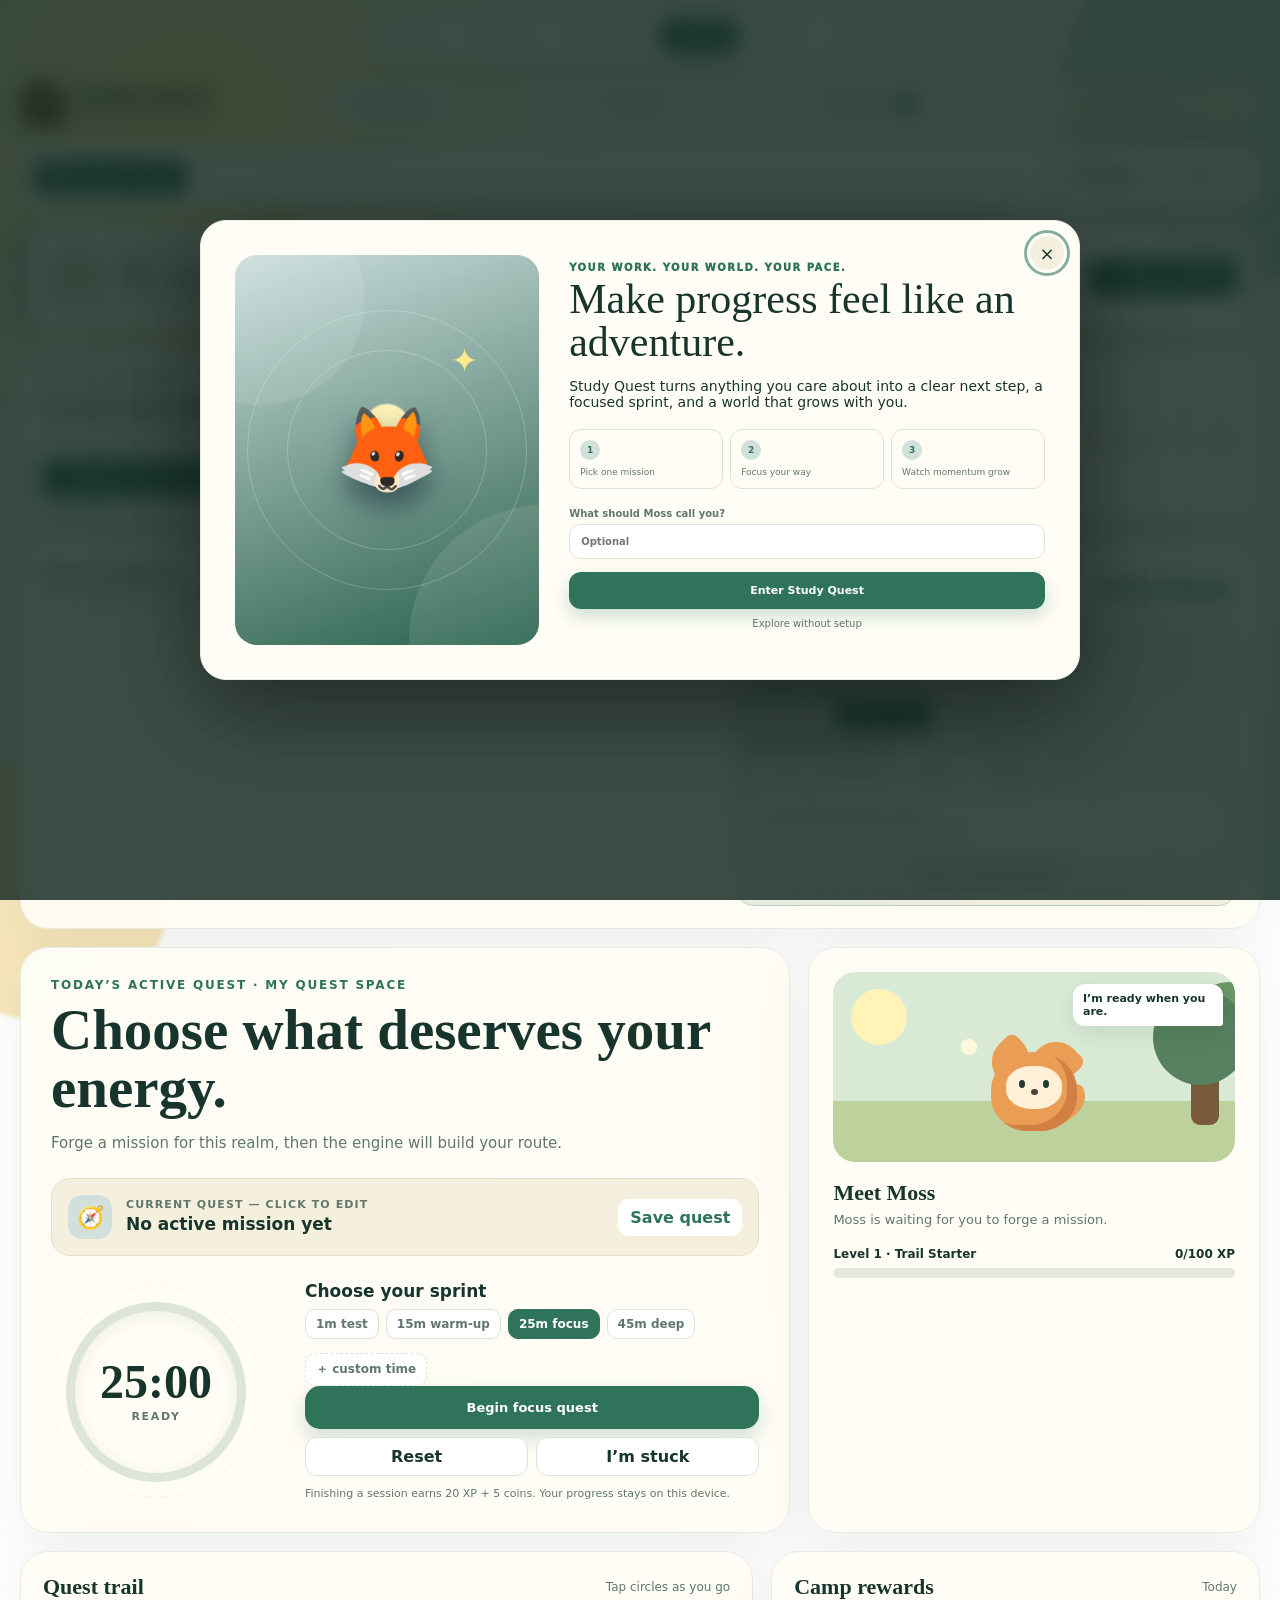
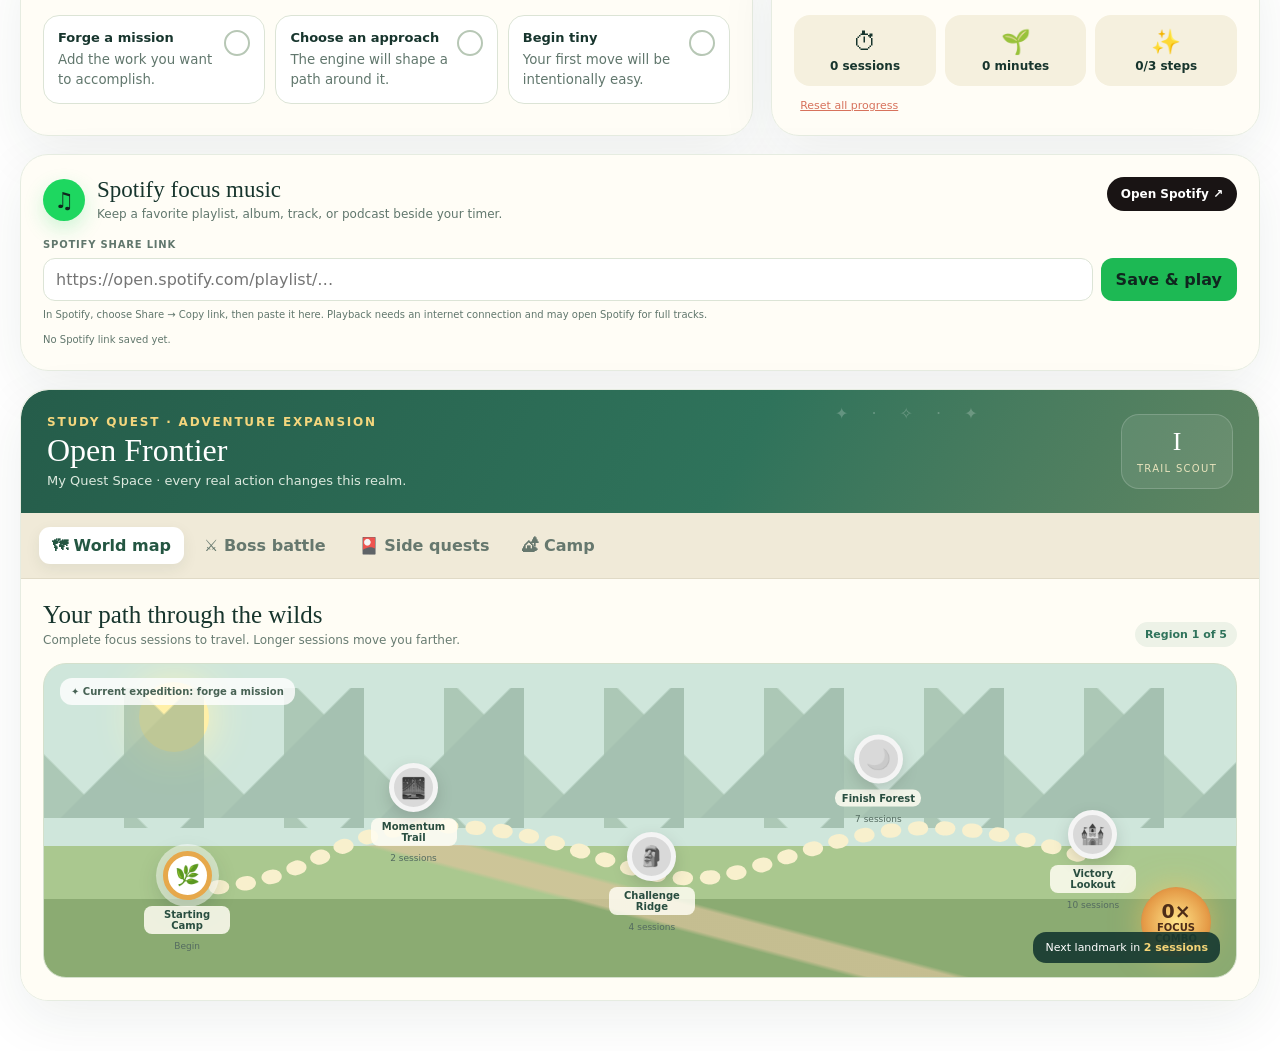
==== commit f41e861f: "Fix portable Study Party invites" ====
--- a/Study-Quest-Portable.html
+++ b/Study-Quest-Portable.html
@@ -126,6 +126,8 @@
 /* Study Party — account-free peer-to-peer focus rooms */
 .party-room-head{padding-right:72px!important}
 @media(max-width:560px){.party-room-head{padding-right:15px!important}}
+.party-invite-sheet{position:absolute;inset:0;z-index:20;background:#0a1c18c9;backdrop-filter:blur(10px);display:none;place-items:center;padding:18px}.party-invite-sheet.show{display:grid;animation:partyFade .18s ease}.party-invite-card{width:min(440px,100%);background:var(--surface);border:1px solid color-mix(in srgb,var(--border) 60%,white);border-radius:25px;padding:28px;box-shadow:0 30px 90px #0008;position:relative;text-align:center;animation:partyRise .22s ease}.party-invite-close{position:absolute;right:13px;top:13px;width:34px;height:34px;border:0;border-radius:50%;background:var(--surface-2);color:var(--text);font-size:18px}.party-invite-icon{width:54px;height:54px;margin:0 auto 12px;border-radius:18px;display:grid;place-items:center;background:var(--realm-soft);color:var(--realm-accent);font-size:24px}.party-invite-card h3{font:29px Georgia,serif;margin:6px 0 8px}.party-invite-card>p{font-size:10px;line-height:1.55;color:var(--text-soft);margin:0 auto 16px;max-width:350px}.party-code-copy{width:100%;border:1px solid color-mix(in srgb,var(--realm-accent) 30%,var(--border));border-radius:15px;background:color-mix(in srgb,var(--realm-soft) 55%,var(--surface-3));padding:11px 12px;display:grid;grid-template-columns:1fr auto;align-items:center;text-align:left;color:var(--text)}.party-code-copy span{grid-column:1/-1;font-size:7px;text-transform:uppercase;letter-spacing:.14em;color:var(--text-soft);font-weight:900}.party-code-copy strong{font:900 18px ui-monospace,monospace;letter-spacing:.1em;margin-top:3px}.party-code-copy i{font-style:normal;font-size:8px;font-weight:900;color:var(--realm-accent);background:var(--surface-3);border-radius:8px;padding:6px 8px}.party-link-copy,.party-native-share{width:100%;border:0;border-radius:12px;padding:11px;margin-top:8px;font-size:9px;font-weight:900}.party-link-copy{background:var(--realm-accent);color:white}.party-native-share{background:var(--surface-2);color:var(--text)}.party-invite-status{min-height:18px;margin-top:8px;font-size:8px;color:var(--realm-accent);font-weight:800}.party-invite-status.error{color:#c45f52}.party-invite-card>small{display:block;font-size:7px;line-height:1.45;color:var(--text-soft);margin-top:5px}
+@media(max-width:560px){.party-invite-sheet{padding:8px}.party-invite-card{padding:24px 18px;border-radius:19px}.party-invite-card h3{font-size:25px}.party-code-copy strong{font-size:16px}}
 .party-app{border:1px solid color-mix(in srgb,var(--realm-accent) 26%,var(--border));background:color-mix(in srgb,var(--surface) 85%,var(--realm-soft));color:var(--text);border-radius:999px;padding:8px 11px;display:flex;align-items:center;gap:6px;font-size:10px;font-weight:900;box-shadow:0 7px 20px #17352d0d;transition:.2s}.party-app:hover{transform:translateY(-1px);border-color:var(--realm-accent)}.party-app i{font-style:normal;background:var(--realm-accent);color:white;min-width:18px;height:18px;border-radius:99px;display:grid;place-items:center;font-size:8px}.party-app.live .party-spark{color:#e6a84b;animation:partySpark 1.4s ease infinite}.sq-party-nav{border:0!important;text-decoration:none;background:transparent!important;color:var(--text-soft)!important;border-radius:13px!important;padding:8px 12px!important;font-size:11px!important;font-weight:850!important;display:flex!important;align-items:center!important;gap:6px!important;white-space:nowrap}.sq-party-nav:hover{background:var(--surface-2)!important;color:var(--text)!important}
 .party-modal{position:fixed;inset:0;z-index:220;background:#0a1c18d9;backdrop-filter:blur(13px);display:none;place-items:center;padding:14px}.party-modal.show{display:grid;animation:partyFade .2s ease}.party-shell{width:min(1050px,100%);height:min(760px,95vh);background:var(--surface);color:var(--text);border:1px solid #ffffff25;border-radius:30px;box-shadow:0 40px 130px #0009;position:relative;overflow:hidden}.party-close{position:absolute;right:16px;top:16px;z-index:8;width:38px;height:38px;border:0;border-radius:50%;background:color-mix(in srgb,var(--surface-2) 88%,transparent);color:var(--text);font-size:20px;backdrop-filter:blur(10px)}.party-lobby,.party-room,.party-loading,.party-error{display:none;height:100%}.party-lobby.active{display:grid;grid-template-columns:.92fr 1.08fr}.party-room.active{display:block;overflow:auto}.party-loading.active,.party-error.active{display:grid;place-content:center;text-align:center;padding:30px}
 .party-hero{padding:54px 42px;background:radial-gradient(circle at 72% 18%,#ffe98a42 0 5%,transparent 23%),linear-gradient(155deg,#173c32,#315e4d 58%,#638763);color:#fff;display:flex;flex-direction:column;justify-content:center;position:relative;overflow:hidden}.party-hero:before,.party-hero:after{content:"";position:absolute;border:1px solid #ffffff18;border-radius:50%}.party-hero:before{width:310px;height:310px;right:-160px;top:-90px}.party-hero:after{width:230px;height:230px;left:-130px;bottom:-90px}.party-orbit{width:112px;height:112px;border-radius:36px;background:#ffffff12;border:1px solid #ffffff20;display:grid;place-items:center;position:relative;margin-bottom:24px;box-shadow:inset 0 0 50px #ffffff0b}.party-orbit span{font-size:56px;filter:drop-shadow(0 12px 14px #0004);animation:partyFloat 3s ease-in-out infinite}.party-orbit i,.party-orbit b{position:absolute;font-style:normal;color:#f6d778}.party-orbit i{right:-15px;top:12px;font-size:24px}.party-orbit b{left:-18px;bottom:8px;font-size:12px}.party-kicker{font-size:10px;letter-spacing:.16em;text-transform:uppercase;color:#bfe0c9;font-weight:900}.party-hero h2{font:clamp(35px,5vw,51px)/1 Georgia,serif;margin:8px 0 14px}.party-hero>p{color:#d9e8df;font-size:13px;line-height:1.6;max-width:410px}.party-benefits{display:flex;gap:7px;flex-wrap:wrap;margin-top:18px}.party-benefits span{background:#ffffff0e;border:1px solid #ffffff1e;border-radius:99px;padding:7px 10px;font-size:9px;color:#edf5ef;font-weight:750}.party-benefits b{color:#f6d778;margin-right:4px}
@@ -1173,6 +1175,20 @@
       </div>
       <div class="party-loading" id="partyLoading"><div class="party-loader"><i></i><i></i><i></i></div><h3>Opening the trail…</h3><p id="partyLoadingText">Connecting your browser securely.</p><button id="cancelParty" type="button">Cancel</button></div>
       <div class="party-error" id="partyError"><span>☁</span><h3>We couldn’t open the party.</h3><p id="partyErrorText">Check your connection and try again.</p><button type="button" id="partyRetry">Back to setup</button></div>
+      <div class="party-invite-sheet" id="partyInviteSheet" aria-hidden="true">
+        <div class="party-invite-card">
+          <button class="party-invite-close" id="closePartyInvite" type="button" aria-label="Close invite panel">×</button>
+          <div class="party-invite-icon">↗</div>
+          <div class="party-kicker">Bring your people in</div>
+          <h3>Invite friends to the party.</h3>
+          <p id="partyInviteHelp">Send the private link below. Anyone with it can enter this temporary room.</p>
+          <button class="party-code-copy" id="copyPartyCode" type="button"><span>Private room code</span><strong id="partyInviteCode"></strong><i>Copy</i></button>
+          <button class="party-link-copy" id="copyPartyLink" type="button">Copy secure invite link</button>
+          <button class="party-native-share" id="nativePartyShare" type="button">Share with another app</button>
+          <div class="party-invite-status" id="partyInviteStatus" role="status" aria-live="polite"></div>
+          <small>Only invite people you trust. The room disappears when everyone leaves.</small>
+        </div>
+      </div>
     </section>`;
   document.body.appendChild(modal);
 
@@ -1188,7 +1204,7 @@
     if (connected) showView('partyRoom'); else if (!joining) showView('partyLobby');
     if (tab) switchTab(tab);
   }
-  function closeParty() { modal.classList.remove('show'); document.body.classList.remove('sq-modal-open'); }
+  function closeParty() { closeInvitePanel(); modal.classList.remove('show'); document.body.classList.remove('sq-modal-open'); }
   function switchTab(tab) {
     $$('.party-tabs button').forEach(button => button.classList.toggle('active', button.dataset.partyTab === tab));
     $$('.party-pane').forEach(pane => pane.classList.toggle('active', pane.dataset.partyPane === tab));
@@ -1220,15 +1236,46 @@
     bubble.style.setProperty('--x', `${35 + Math.random() * 30}vw`); bubble.style.setProperty('--drift', `${-50 + Math.random() * 100}px`);
     reactionLayer.appendChild(bubble); setTimeout(() => bubble.remove(), 2600);
   }
+  const isPortable = () => location.protocol === 'file:';
   function inviteUrl() {
+    if (isPortable()) return '';
     const url = new URL(location.href); url.hash = `party=${roomCode}`; return url.href;
   }
-  async function shareInvite() {
-    const text = `Join my Study Party! Room code: ${displayCode(roomCode)}`;
+  async function copyText(text) {
     try {
-      if (navigator.share) await navigator.share({ title: 'Join my Study Party', text, url: inviteUrl() });
-      else { await navigator.clipboard.writeText(`${text}\n${inviteUrl()}`); toast?.('Party invite copied ✓'); }
-    } catch (error) { if (error?.name !== 'AbortError') await navigator.clipboard?.writeText(`${text}\n${inviteUrl()}`); }
+      if (navigator.clipboard?.writeText && window.isSecureContext) { await navigator.clipboard.writeText(text); return true; }
+    } catch {}
+    const field = document.createElement('textarea'); field.value = text; field.setAttribute('readonly', ''); field.style.cssText = 'position:fixed;left:-9999px;top:0'; document.body.appendChild(field); field.select();
+    let copied = false; try { copied = document.execCommand('copy'); } catch {} field.remove(); return copied;
+  }
+  function setInviteStatus(message, success = true) {
+    const status = $('#partyInviteStatus'); status.textContent = message; status.classList.toggle('error', !success);
+  }
+  function openInvitePanel() {
+    const portable = isPortable(), url = inviteUrl();
+    $('#partyInviteCode').textContent = displayCode(roomCode);
+    $('#partyInviteHelp').textContent = portable ? 'Because this is the portable HTML app, your friend should open their own Study Quest copy and enter this room code.' : 'Send the private link below. Anyone with it can enter this temporary room.';
+    $('#copyPartyLink').hidden = portable;
+    $('#nativePartyShare').hidden = portable || !navigator.share;
+    $('#partyInviteStatus').textContent = '';
+    $('#partyInviteSheet').classList.add('show'); $('#partyInviteSheet').setAttribute('aria-hidden', 'false');
+    setTimeout(() => $('#copyPartyCode').focus(), 30);
+  }
+  function closeInvitePanel() { $('#partyInviteSheet').classList.remove('show'); $('#partyInviteSheet').setAttribute('aria-hidden', 'true'); }
+  async function copyInviteCode() {
+    const copied = await copyText(displayCode(roomCode));
+    setInviteStatus(copied ? 'Room code copied. Your friend can paste it into Join friends.' : `Copy this code: ${displayCode(roomCode)}`, copied);
+    if (!$('#partyInviteSheet').classList.contains('show')) { if (copied) toast?.('Room code copied ✓'); else openInvitePanel(); }
+  }
+  async function copyInviteLink() {
+    const url = inviteUrl(); if (!url) return copyInviteCode();
+    const copied = await copyText(`Join my Study Party!\n${url}\nRoom code: ${displayCode(roomCode)}`);
+    setInviteStatus(copied ? 'Secure invite link copied.' : 'Copying was blocked. Use the room code above.', copied);
+  }
+  async function nativeShareInvite() {
+    if (isPortable() || !navigator.share) return;
+    try { await navigator.share({ title: 'Join my Study Party', text: `Join my Study Party! Room code: ${displayCode(roomCode)}`, url: inviteUrl() }); setInviteStatus('Invite opened in your share menu.'); }
+    catch (error) { if (error?.name !== 'AbortError') setInviteStatus('Sharing was unavailable. Copy the invite link instead.', false); }
   }
   function currentTimerSnapshot() {
     const isRunning = typeof running === 'boolean' && running;
@@ -1307,8 +1354,13 @@
   $('#cancelParty').onclick = () => { joining = false; connectAttempt++; showView('partyLobby'); };
   $('#partyRetry').onclick = () => showView('partyLobby');
   $('#leaveParty').onclick = leaveParty;
-  $('#shareParty').onclick = shareInvite;
-  $('#copyRoomCode').onclick = async () => { await navigator.clipboard?.writeText(displayCode(roomCode)); toast?.('Room code copied ✓'); };
+  $('#shareParty').onclick = openInvitePanel;
+  $('#closePartyInvite').onclick = closeInvitePanel;
+  $('#copyPartyCode').onclick = copyInviteCode;
+  $('#copyPartyLink').onclick = copyInviteLink;
+  $('#nativePartyShare').onclick = nativeShareInvite;
+  $('#partyInviteSheet').addEventListener('click', event => { if (event.target === $('#partyInviteSheet')) closeInvitePanel(); });
+  $('#copyRoomCode').onclick = copyInviteCode;
   $('#savePartyMission').onclick = () => { const text = $('#partyMission').value.trim(); if (!text) return; sharedMission = text; actions.mission?.send({ text }); $('#partyMissionBy').textContent = `Set by ${prefs.name} · synced for everyone`; $('#quest').value = text; $('#saveQuest')?.click(); addFeed({ system: true, text: 'You set the party mission.' }); };
   $('#toggleReady').onclick = () => { const current = members.get(selfId) || selfMember(); current.ready = !current.ready; members.set(selfId, current); actions.ready?.send(current.ready); $('#toggleReady').textContent = current.ready ? 'Ready ✓' : 'I’m ready'; $('#toggleReady').classList.toggle('ready', current.ready); renderMembers(); };
   $('#partyStart').onclick = () => $('#start')?.click();
@@ -1324,7 +1376,7 @@
   if (timerText) new MutationObserver(() => { if (connected) renderPartyTimer(currentTimerSnapshot()); }).observe(timerText, { childList: true, subtree: true });
   setInterval(() => { if (connected) { renderPartyTimer(currentTimerSnapshot()); $$('#partyFeed time').forEach((node, index) => { if (messages[index]) node.textContent = relativeTime(messages[index].at); }); } }, 1000);
   addEventListener('beforeunload', () => room?.leave?.());
-  document.addEventListener('keydown', event => { if (event.key === 'Escape' && modal.classList.contains('show')) closeParty(); });
+  document.addEventListener('keydown', event => { if (event.key !== 'Escape' || !modal.classList.contains('show')) return; if ($('#partyInviteSheet').classList.contains('show')) closeInvitePanel(); else closeParty(); });
 
   $('#partyName').value = prefs.name;
   renderAvatarPicker(); renderMembers();
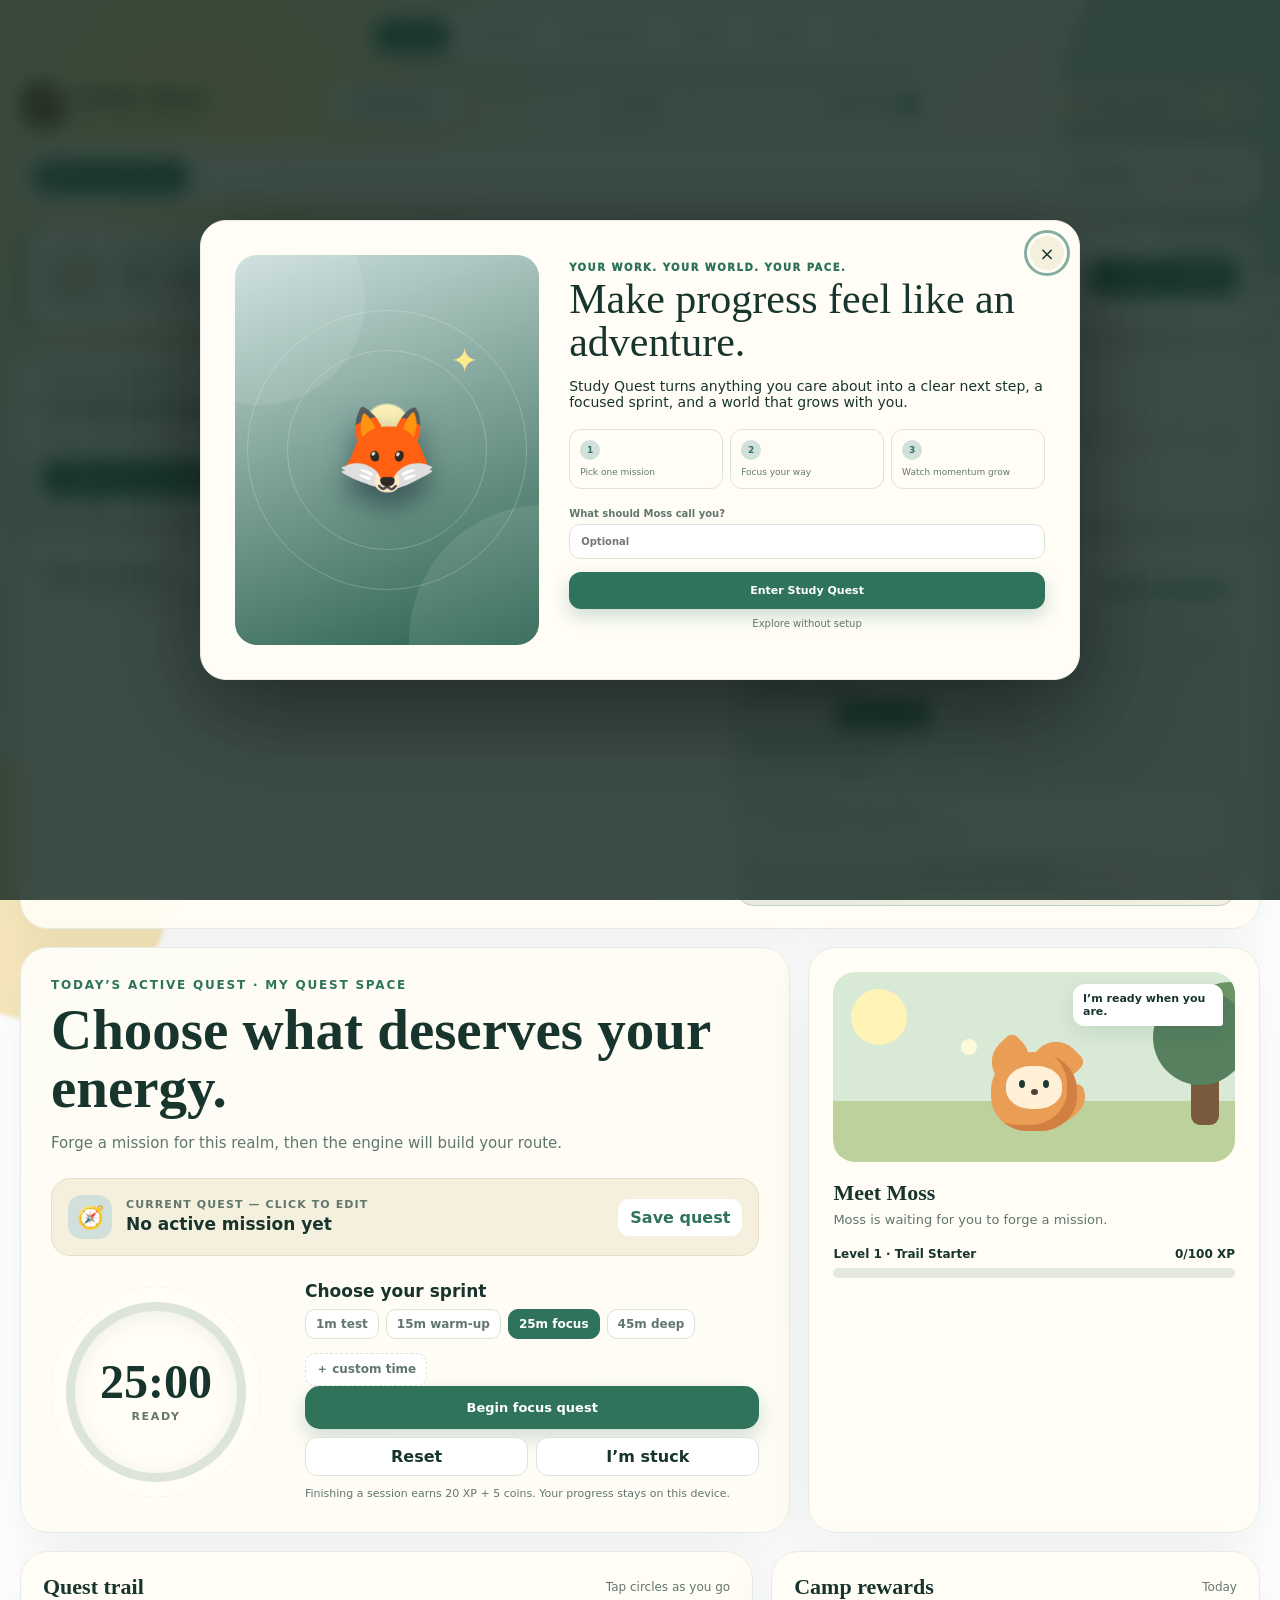
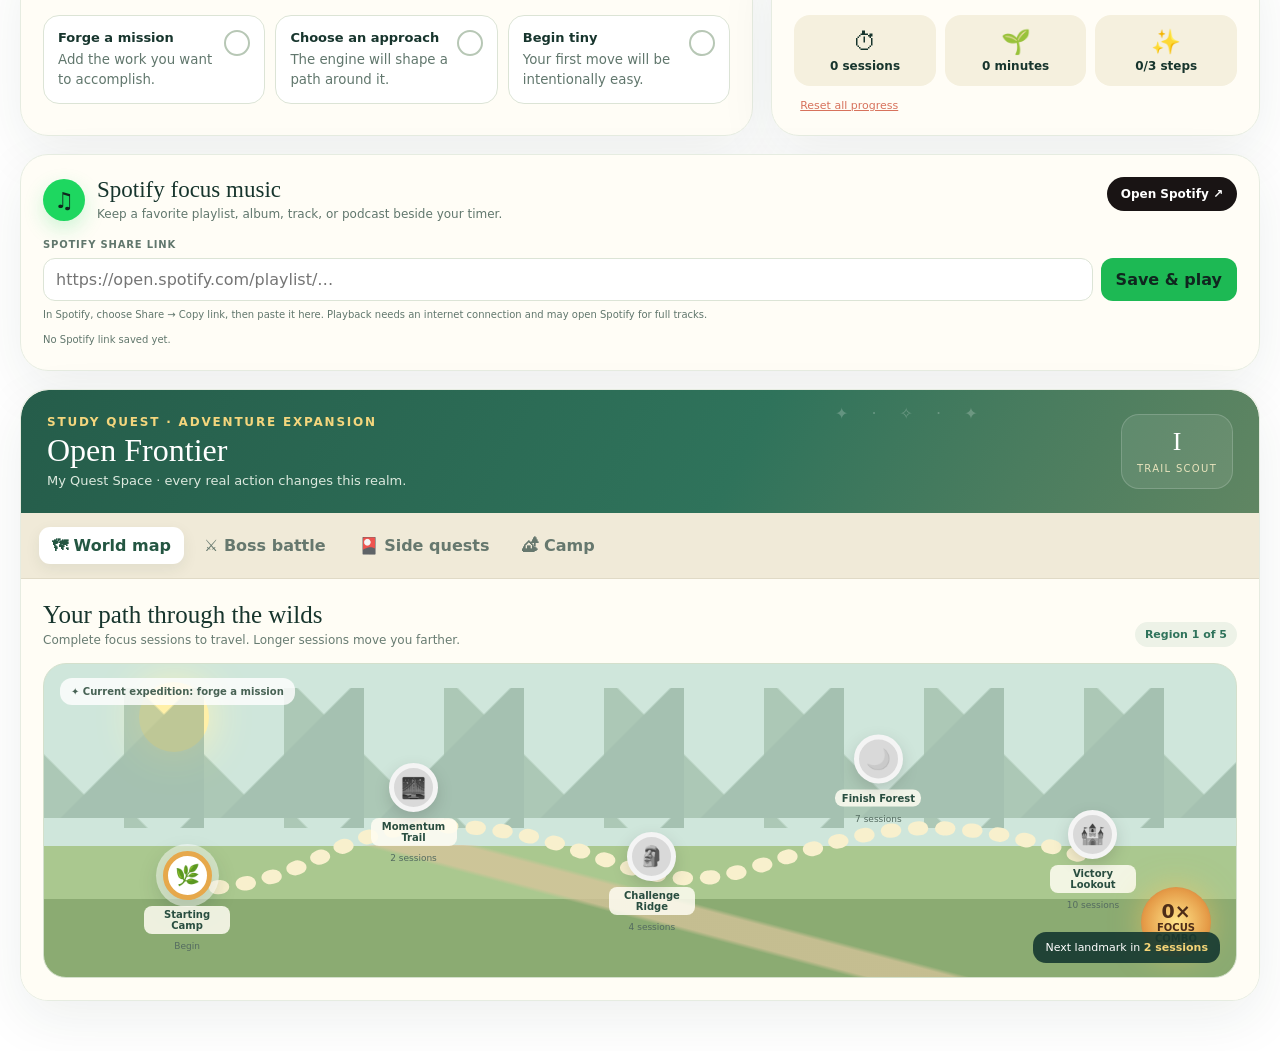
==== commit 6b027576: "Add consensus pause and polish Study Party" ====
--- a/Study-Quest-Portable.html
+++ b/Study-Quest-Portable.html
@@ -129,14 +129,19 @@
 .party-invite-sheet{position:absolute;inset:0;z-index:20;background:#0a1c18c9;backdrop-filter:blur(10px);display:none;place-items:center;padding:18px}.party-invite-sheet.show{display:grid;animation:partyFade .18s ease}.party-invite-card{width:min(440px,100%);background:var(--surface);border:1px solid color-mix(in srgb,var(--border) 60%,white);border-radius:25px;padding:28px;box-shadow:0 30px 90px #0008;position:relative;text-align:center;animation:partyRise .22s ease}.party-invite-close{position:absolute;right:13px;top:13px;width:34px;height:34px;border:0;border-radius:50%;background:var(--surface-2);color:var(--text);font-size:18px}.party-invite-icon{width:54px;height:54px;margin:0 auto 12px;border-radius:18px;display:grid;place-items:center;background:var(--realm-soft);color:var(--realm-accent);font-size:24px}.party-invite-card h3{font:29px Georgia,serif;margin:6px 0 8px}.party-invite-card>p{font-size:10px;line-height:1.55;color:var(--text-soft);margin:0 auto 16px;max-width:350px}.party-code-copy{width:100%;border:1px solid color-mix(in srgb,var(--realm-accent) 30%,var(--border));border-radius:15px;background:color-mix(in srgb,var(--realm-soft) 55%,var(--surface-3));padding:11px 12px;display:grid;grid-template-columns:1fr auto;align-items:center;text-align:left;color:var(--text)}.party-code-copy span{grid-column:1/-1;font-size:7px;text-transform:uppercase;letter-spacing:.14em;color:var(--text-soft);font-weight:900}.party-code-copy strong{font:900 18px ui-monospace,monospace;letter-spacing:.1em;margin-top:3px}.party-code-copy i{font-style:normal;font-size:8px;font-weight:900;color:var(--realm-accent);background:var(--surface-3);border-radius:8px;padding:6px 8px}.party-link-copy,.party-native-share{width:100%;border:0;border-radius:12px;padding:11px;margin-top:8px;font-size:9px;font-weight:900}.party-link-copy{background:var(--realm-accent);color:white}.party-native-share{background:var(--surface-2);color:var(--text)}.party-invite-status{min-height:18px;margin-top:8px;font-size:8px;color:var(--realm-accent);font-weight:800}.party-invite-status.error{color:#c45f52}.party-invite-card>small{display:block;font-size:7px;line-height:1.45;color:var(--text-soft);margin-top:5px}
 @media(max-width:560px){.party-invite-sheet{padding:8px}.party-invite-card{padding:24px 18px;border-radius:19px}.party-invite-card h3{font-size:25px}.party-code-copy strong{font-size:16px}}
 .party-app{border:1px solid color-mix(in srgb,var(--realm-accent) 26%,var(--border));background:color-mix(in srgb,var(--surface) 85%,var(--realm-soft));color:var(--text);border-radius:999px;padding:8px 11px;display:flex;align-items:center;gap:6px;font-size:10px;font-weight:900;box-shadow:0 7px 20px #17352d0d;transition:.2s}.party-app:hover{transform:translateY(-1px);border-color:var(--realm-accent)}.party-app i{font-style:normal;background:var(--realm-accent);color:white;min-width:18px;height:18px;border-radius:99px;display:grid;place-items:center;font-size:8px}.party-app.live .party-spark{color:#e6a84b;animation:partySpark 1.4s ease infinite}.sq-party-nav{border:0!important;text-decoration:none;background:transparent!important;color:var(--text-soft)!important;border-radius:13px!important;padding:8px 12px!important;font-size:11px!important;font-weight:850!important;display:flex!important;align-items:center!important;gap:6px!important;white-space:nowrap}.sq-party-nav:hover{background:var(--surface-2)!important;color:var(--text)!important}
-.party-modal{position:fixed;inset:0;z-index:220;background:#0a1c18d9;backdrop-filter:blur(13px);display:none;place-items:center;padding:14px}.party-modal.show{display:grid;animation:partyFade .2s ease}.party-shell{width:min(1050px,100%);height:min(760px,95vh);background:var(--surface);color:var(--text);border:1px solid #ffffff25;border-radius:30px;box-shadow:0 40px 130px #0009;position:relative;overflow:hidden}.party-close{position:absolute;right:16px;top:16px;z-index:8;width:38px;height:38px;border:0;border-radius:50%;background:color-mix(in srgb,var(--surface-2) 88%,transparent);color:var(--text);font-size:20px;backdrop-filter:blur(10px)}.party-lobby,.party-room,.party-loading,.party-error{display:none;height:100%}.party-lobby.active{display:grid;grid-template-columns:.92fr 1.08fr}.party-room.active{display:block;overflow:auto}.party-loading.active,.party-error.active{display:grid;place-content:center;text-align:center;padding:30px}
+.party-modal{position:fixed;inset:0;z-index:220;background:#0a1c18d9;backdrop-filter:blur(13px);display:none;place-items:center;padding:14px}.party-modal.show{display:grid;animation:partyFade .2s ease}.party-shell{width:min(1050px,100%);height:min(760px,95vh);min-width:700px;min-height:560px;max-width:calc(100vw - 28px);max-height:95vh;resize:both;container-type:size;background:var(--surface);color:var(--text);border:1px solid #ffffff25;border-radius:30px;box-shadow:0 40px 130px #0009;position:relative;overflow:hidden}.party-close{position:absolute;right:16px;top:16px;z-index:8;width:38px;height:38px;border:0;border-radius:50%;background:color-mix(in srgb,var(--surface-2) 88%,transparent);color:var(--text);font-size:20px;backdrop-filter:blur(10px)}.party-lobby,.party-room,.party-loading,.party-error{display:none;height:100%}.party-lobby.active{display:grid;grid-template-columns:.92fr 1.08fr}.party-room.active{display:block;overflow:auto}.party-loading.active,.party-error.active{display:grid;place-content:center;text-align:center;padding:30px}
 .party-hero{padding:54px 42px;background:radial-gradient(circle at 72% 18%,#ffe98a42 0 5%,transparent 23%),linear-gradient(155deg,#173c32,#315e4d 58%,#638763);color:#fff;display:flex;flex-direction:column;justify-content:center;position:relative;overflow:hidden}.party-hero:before,.party-hero:after{content:"";position:absolute;border:1px solid #ffffff18;border-radius:50%}.party-hero:before{width:310px;height:310px;right:-160px;top:-90px}.party-hero:after{width:230px;height:230px;left:-130px;bottom:-90px}.party-orbit{width:112px;height:112px;border-radius:36px;background:#ffffff12;border:1px solid #ffffff20;display:grid;place-items:center;position:relative;margin-bottom:24px;box-shadow:inset 0 0 50px #ffffff0b}.party-orbit span{font-size:56px;filter:drop-shadow(0 12px 14px #0004);animation:partyFloat 3s ease-in-out infinite}.party-orbit i,.party-orbit b{position:absolute;font-style:normal;color:#f6d778}.party-orbit i{right:-15px;top:12px;font-size:24px}.party-orbit b{left:-18px;bottom:8px;font-size:12px}.party-kicker{font-size:10px;letter-spacing:.16em;text-transform:uppercase;color:#bfe0c9;font-weight:900}.party-hero h2{font:clamp(35px,5vw,51px)/1 Georgia,serif;margin:8px 0 14px}.party-hero>p{color:#d9e8df;font-size:13px;line-height:1.6;max-width:410px}.party-benefits{display:flex;gap:7px;flex-wrap:wrap;margin-top:18px}.party-benefits span{background:#ffffff0e;border:1px solid #ffffff1e;border-radius:99px;padding:7px 10px;font-size:9px;color:#edf5ef;font-weight:750}.party-benefits b{color:#f6d778;margin-right:4px}
 .party-setup{padding:52px 46px 34px;overflow:auto}.party-tabs{background:var(--surface-2);padding:4px;border-radius:14px;display:grid;grid-template-columns:1fr 1fr;gap:3px;margin-bottom:24px}.party-tabs button{border:0;border-radius:11px;padding:10px;background:transparent;color:var(--text-soft);font-size:11px;font-weight:900}.party-tabs button.active{background:var(--surface-3);color:var(--text);box-shadow:0 4px 14px #17352d12}.party-profile{display:grid;grid-template-columns:1fr 1fr;gap:17px;margin-bottom:20px}.party-profile label,.party-code-field{font-size:9px;font-weight:900;letter-spacing:.08em;text-transform:uppercase;color:var(--text-soft);display:grid;gap:7px}.party-profile input,.party-code-field input,.party-mission-edit input,#partyChatForm input{border:1px solid var(--border);background:var(--surface-3);color:var(--text);border-radius:12px;padding:11px 12px;outline:0}.party-profile input:focus,.party-code-field input:focus,.party-mission-edit input:focus,#partyChatForm input:focus{border-color:var(--realm-accent);box-shadow:0 0 0 3px color-mix(in srgb,var(--realm-accent) 14%,transparent)}.party-profile>div>span{display:block;font-size:9px;font-weight:900;letter-spacing:.08em;text-transform:uppercase;color:var(--text-soft);margin-bottom:7px}.party-avatar-picker{display:flex;gap:4px;flex-wrap:wrap}.party-avatar-picker button{width:32px;height:32px;border:1px solid var(--border);background:var(--surface-3);border-radius:10px;font-size:17px;padding:0}.party-avatar-picker button.active{border-color:var(--realm-accent);background:var(--realm-soft);transform:translateY(-2px)}.party-pane{display:none}.party-pane.active{display:block;animation:partyRise .2s ease}.party-note{display:flex;gap:10px;background:color-mix(in srgb,var(--realm-soft) 55%,var(--surface));border:1px solid color-mix(in srgb,var(--realm-accent) 15%,var(--border));border-radius:14px;padding:12px;margin-bottom:12px}.party-note>span{font-size:20px}.party-note p{font-size:9px;color:var(--text-soft);margin:0;line-height:1.45}.party-note b{display:block;color:var(--text);font-size:10px}.party-main{width:100%;border:0;border-radius:13px;background:var(--realm-accent);color:#fff;padding:13px;font-weight:900;box-shadow:0 8px 24px color-mix(in srgb,var(--realm-accent) 28%,transparent)}.party-code-field input{font:800 18px ui-monospace,monospace;text-align:center;letter-spacing:.12em;margin-bottom:10px}.party-code-field input.invalid{border-color:#c85f52;animation:partyShake .25s}.party-privacy{font-size:8px;line-height:1.5;color:var(--text-soft);text-align:center;margin:17px 15px 0}
 .party-room-head{position:sticky;top:0;z-index:5;display:flex;justify-content:space-between;align-items:center;gap:20px;padding:19px 26px;background:color-mix(in srgb,var(--surface) 91%,transparent);border-bottom:1px solid var(--border);backdrop-filter:blur(18px)}.party-room-head h2{font:26px Georgia,serif;margin:2px 0}.party-room-head p{font-size:9px;color:var(--text-soft);margin:0}.party-room-head p button{border:0;background:transparent;color:var(--realm-accent);padding:0;font:800 9px ui-monospace,monospace}.party-live{display:flex;align-items:center;gap:6px;color:var(--realm-accent);font-size:8px;font-weight:900;text-transform:uppercase;letter-spacing:.1em}.party-live i{width:7px;height:7px;border-radius:50%;background:#55b66d;box-shadow:0 0 0 5px #55b66d18;animation:partyPulse 1.8s ease infinite}.party-room-actions{display:flex;gap:7px}.party-room-actions button{border:1px solid var(--border);border-radius:11px;padding:9px 11px;background:var(--surface-3);color:var(--text);font-size:9px;font-weight:850}.party-room-actions button:first-child{background:var(--realm-accent);border-color:var(--realm-accent);color:#fff}.party-grid{display:grid;grid-template-columns:minmax(0,1.55fr) minmax(255px,.65fr);gap:14px;padding:16px;background:color-mix(in srgb,var(--surface-2) 55%,var(--surface));min-height:calc(100% - 91px)}.party-main-column,.party-side-column{display:grid;gap:12px;align-content:start}.party-mission-card,.party-timer-card,.party-chat-card,.party-members-card,.party-reaction-card,.party-promise{background:var(--surface-3);border:1px solid var(--border);border-radius:19px;padding:16px}.party-card-label{font-size:8px;font-weight:950;letter-spacing:.14em;text-transform:uppercase;color:var(--realm-accent);margin-bottom:9px}.party-mission-edit{display:flex;gap:7px}.party-mission-edit input{flex:1;font:20px Georgia,serif;padding:9px 10px}.party-mission-edit button,#partyChatForm button{border:0;border-radius:11px;background:var(--realm-accent);color:white;padding:9px 12px;font-size:9px;font-weight:900}.party-mission-card>p{font-size:8px;color:var(--text-soft);margin:7px 2px 0}.party-timer-card{display:grid;grid-template-columns:190px 1fr;gap:24px;align-items:center;background:linear-gradient(140deg,color-mix(in srgb,var(--realm-soft) 65%,var(--surface-3)),var(--surface-3))}.party-timer-ring{--party-angle:0deg;width:170px;height:170px;border-radius:50%;background:conic-gradient(var(--realm-accent) var(--party-angle),var(--surface-2) 0);display:grid;place-items:center;box-shadow:0 15px 40px #17352d14}.party-timer-ring:before{content:"";position:absolute}.party-timer-ring>div{width:140px;height:140px;border-radius:50%;background:var(--surface-3);display:grid;place-content:center;text-align:center}.party-timer-ring strong{font:40px Georgia,serif}.party-timer-ring span{font-size:8px;letter-spacing:.12em;text-transform:uppercase;color:var(--text-soft);font-weight:900}.party-timer-controls h3{font:24px Georgia,serif;margin:0 0 5px}.party-timer-controls>p{font-size:9px;color:var(--text-soft);line-height:1.45;margin:0 0 12px}.party-durations{display:flex;gap:5px;margin-bottom:8px}.party-durations button{flex:1;border:1px solid var(--border);border-radius:9px;background:var(--surface-3);color:var(--text-soft);padding:7px;font-size:9px;font-weight:850}.party-durations button.active{background:var(--realm-accent);border-color:var(--realm-accent);color:#fff}.party-focus-button{width:100%;border:0;border-radius:12px;background:#173c32;color:#fff;padding:11px;font-size:10px;font-weight:900}.party-chat-card{padding-bottom:12px}.party-feed{height:146px;overflow:auto;display:grid;gap:8px;align-content:start;padding:3px}.party-feed-system{display:flex;justify-content:center;gap:8px;color:var(--text-soft);font-size:8px}.party-feed-system time{opacity:.65}.party-feed-message{display:grid;grid-template-columns:30px 1fr auto;gap:8px;align-items:start}.party-feed-message>div{width:28px;height:28px;border-radius:9px;background:color-mix(in srgb,var(--member) 18%,var(--surface-2));display:grid;place-items:center}.party-feed-message p{margin:0}.party-feed-message p b{display:block;font-size:8px;color:var(--text-soft)}.party-feed-message p span{display:inline-block;background:var(--surface-2);border-radius:4px 11px 11px 11px;padding:7px 9px;font-size:9px;margin-top:2px}.party-feed-message.self p span{background:var(--realm-soft)}.party-feed-message time{font-size:7px;color:var(--text-soft);padding-top:4px}#partyChatForm{display:grid;grid-template-columns:1fr auto;gap:7px;border-top:1px solid var(--border);padding-top:10px;margin-top:8px}#partyChatForm input{padding:9px 10px;font-size:9px}
 .party-card-title{display:flex;justify-content:space-between;align-items:center;margin-bottom:11px}.party-card-title span{font:18px Georgia,serif;display:block}.party-card-title strong{font-size:8px;color:var(--text-soft)}.party-card-title button{border:1px solid var(--realm-accent);background:transparent;color:var(--realm-accent);border-radius:9px;padding:7px 8px;font-size:8px;font-weight:900}.party-card-title button.ready{background:var(--realm-accent);color:white}.party-members{display:grid;gap:7px}.party-member{display:grid;grid-template-columns:auto 1fr auto;gap:9px;align-items:center;padding:7px;border-radius:12px;background:var(--surface-2)}.party-member-avatar{width:34px;height:34px;border-radius:11px;background:color-mix(in srgb,var(--member) 18%,var(--surface));display:grid;place-items:center;position:relative}.party-member-avatar i{position:absolute;width:8px;height:8px;border-radius:50%;background:#55b66d;border:2px solid var(--surface-2);right:-2px;bottom:-2px}.party-member strong{font-size:9px;display:block}.party-member strong small{font-size:7px;color:var(--text-soft)}.party-member span{font-size:7px;color:var(--text-soft)}.party-member>b{color:var(--text-soft)}.party-member.ready{box-shadow:inset 3px 0 var(--realm-accent)}.party-member.ready>b{color:var(--realm-accent)}.party-reactions{display:grid;grid-template-columns:repeat(6,1fr);gap:4px}.party-reactions button{border:1px solid var(--border);background:var(--surface-2);border-radius:9px;padding:7px 3px;font-size:17px;transition:.15s}.party-reactions button:hover{transform:translateY(-3px) scale(1.08);background:var(--realm-soft)}.party-promise{display:flex;gap:10px;background:linear-gradient(145deg,#173c32,#315d4d);color:#fff;border:0}.party-promise>span{font-size:24px}.party-promise b{font-size:10px}.party-promise p{font-size:8px;line-height:1.5;color:#d0e1d8;margin:3px 0 0}.party-loading,.party-error{background:radial-gradient(circle at 50% 35%,var(--realm-soft),var(--surface) 52%)}.party-loading h3,.party-error h3{font:30px Georgia,serif;margin:17px 0 6px}.party-loading p,.party-error p{font-size:10px;color:var(--text-soft);max-width:340px}.party-loading button,.party-error button{justify-self:center;border:1px solid var(--border);background:var(--surface-3);color:var(--text);border-radius:11px;padding:9px 17px;font-size:9px;font-weight:850;margin-top:10px}.party-error>span{font-size:48px}.party-loader{display:flex;justify-content:center;gap:7px}.party-loader i{width:12px;height:12px;border-radius:50%;background:var(--realm-accent);animation:partyBounce .9s ease infinite}.party-loader i:nth-child(2){animation-delay:.15s}.party-loader i:nth-child(3){animation-delay:.3s}.party-reaction-layer{position:fixed;inset:0;z-index:300;pointer-events:none;overflow:hidden}.party-reaction-float{position:absolute;left:var(--x);bottom:8vh;font-size:42px;filter:drop-shadow(0 8px 10px #0003);animation:partyReaction 2.5s ease-out forwards}
-@keyframes partyFade{from{opacity:0}}@keyframes partyRise{from{transform:translateY(7px);opacity:0}}@keyframes partyFloat{50%{transform:translateY(-7px) rotate(2deg)}}@keyframes partySpark{50%{transform:scale(1.25);opacity:.55}}@keyframes partyPulse{50%{box-shadow:0 0 0 9px #55b66d05}}@keyframes partyBounce{50%{transform:translateY(-10px);opacity:.5}}@keyframes partyShake{25%{transform:translateX(-5px)}75%{transform:translateX(5px)}}@keyframes partyReaction{0%{transform:translate(0,0) scale(.6);opacity:0}12%{opacity:1;transform:translate(0,-20px) scale(1.1)}100%{transform:translate(var(--drift),-75vh) rotate(18deg) scale(1.35);opacity:0}}
+.party-focus-button:disabled{cursor:not-allowed;background:color-mix(in srgb,var(--text-soft) 45%,var(--surface-2));color:color-mix(in srgb,var(--text) 55%,transparent);box-shadow:none}.party-ready-gate{min-height:16px;margin-top:8px;text-align:center;color:var(--text-soft);font-size:8px;font-weight:800}.party-ready-gate.ready{color:var(--realm-accent)}.party-ready-gate.attention{animation:partyGateNudge .38s ease}
+.party-pause-vote{margin-top:9px;padding:10px;border:1px solid color-mix(in srgb,var(--realm-accent) 28%,var(--border));border-radius:12px;background:color-mix(in srgb,var(--realm-soft) 55%,var(--surface-3));animation:partyRise .18s ease}.party-pause-vote[hidden]{display:none}.party-pause-vote p{font-size:9px;line-height:1.4;margin:0 0 3px;color:var(--text)}.party-pause-vote>strong{display:block;font-size:7px;color:var(--text-soft);margin-bottom:8px}.party-pause-vote>div{display:flex;gap:6px}.party-pause-vote button{flex:1;border:1px solid var(--border);border-radius:9px;padding:7px;background:var(--surface-3);color:var(--text);font-size:8px;font-weight:900}.party-pause-vote button:first-child{border-color:var(--realm-accent);background:var(--realm-accent);color:#fff}
+.party-feed{height:clamp(146px,22cqh,280px)}.party-feed-message{grid-template-columns:30px minmax(0,1fr) auto;min-width:0}.party-feed-message p{min-width:0}.party-feed-message p span{display:block;max-width:100%;white-space:pre-wrap;overflow-wrap:anywhere;word-break:break-word;line-height:1.45}.party-feed-message time{white-space:nowrap}.party-feed-system{min-width:0;flex-wrap:wrap}.party-feed-system span{min-width:0;overflow-wrap:anywhere}#partyChatForm{grid-template-columns:minmax(0,1fr) auto;align-items:end}#partyChatForm textarea{width:100%;min-width:0;max-height:92px;resize:none;overflow-y:auto;border:1px solid var(--border);background:var(--surface-3);color:var(--text);border-radius:12px;padding:9px 10px;outline:0;font:inherit;font-size:9px;line-height:1.45}#partyChatForm textarea:focus{border-color:var(--realm-accent);box-shadow:0 0 0 3px color-mix(in srgb,var(--realm-accent) 14%,transparent)}#partyChatForm>div{display:grid;gap:3px;justify-items:end}#partyChatForm>div span{font-size:7px;color:var(--text-soft)}
+.party-resize-hint{position:absolute;right:5px;bottom:5px;z-index:19;width:22px;height:22px;display:grid;align-content:end;justify-content:end;gap:2px;pointer-events:none;opacity:.48}.party-resize-hint i{display:block;height:1px;background:var(--text-soft);transform:rotate(-45deg);transform-origin:right}.party-resize-hint i:nth-child(1){width:7px}.party-resize-hint i:nth-child(2){width:12px}.party-resize-hint i:nth-child(3){width:17px}
+@keyframes partyGateNudge{25%{transform:translateX(-4px)}50%{transform:translateX(4px)}75%{transform:translateX(-2px)}}@keyframes partyFade{from{opacity:0}}@keyframes partyRise{from{transform:translateY(7px);opacity:0}}@keyframes partyFloat{50%{transform:translateY(-7px) rotate(2deg)}}@keyframes partySpark{50%{transform:scale(1.25);opacity:.55}}@keyframes partyPulse{50%{box-shadow:0 0 0 9px #55b66d05}}@keyframes partyBounce{50%{transform:translateY(-10px);opacity:.5}}@keyframes partyShake{25%{transform:translateX(-5px)}75%{transform:translateX(5px)}}@keyframes partyReaction{0%{transform:translate(0,0) scale(.6);opacity:0}12%{opacity:1;transform:translate(0,-20px) scale(1.1)}100%{transform:translate(var(--drift),-75vh) rotate(18deg) scale(1.35);opacity:0}}
 @media(max-width:850px){.party-shell{height:min(820px,96vh);border-radius:23px}.party-lobby.active{grid-template-columns:1fr}.party-hero{padding:30px;min-height:260px}.party-orbit{width:78px;height:78px;margin-bottom:14px}.party-orbit span{font-size:39px}.party-hero h2{font-size:34px}.party-setup{padding:28px}.party-grid{grid-template-columns:1fr}.party-side-column{grid-template-columns:1fr 1fr}.party-promise{grid-column:1/-1}.party-timer-card{grid-template-columns:160px 1fr}.party-timer-ring{width:150px;height:150px}.party-timer-ring>div{width:122px;height:122px}.sq-party-nav{flex-direction:column!important;gap:2px!important;padding:7px 11px!important;font-size:8px!important;flex:1}}
 @media(max-width:560px){.party-app span:nth-child(2){display:none}.party-app{padding:7px}.party-modal{padding:5px}.party-shell{border-radius:18px;height:98vh}.party-hero{padding:25px 20px;min-height:230px}.party-benefits{display:none}.party-setup{padding:22px 17px}.party-profile{grid-template-columns:1fr}.party-room-head{align-items:flex-start;padding:15px;flex-direction:column}.party-room-actions{width:100%}.party-room-actions button{flex:1}.party-grid{padding:8px}.party-timer-card{grid-template-columns:1fr;text-align:center}.party-timer-ring{margin:auto}.party-durations{justify-content:center}.party-side-column{grid-template-columns:1fr}.party-mission-edit{flex-direction:column}.party-mission-edit button{padding:10px}.party-reactions button{font-size:15px}.party-close{right:10px;top:10px}}
+@media(max-width:850px){.party-shell{width:100%!important;min-width:0;max-height:98vh;resize:none;container-type:normal}.party-resize-hint{display:none}.party-feed{height:180px}}
 @media(prefers-reduced-motion:reduce){.party-modal *,.party-reaction-float{animation-duration:.01ms!important;animation-iteration-count:1!important;transition-duration:.01ms!important}}
 
   </style>
@@ -1088,6 +1093,8 @@
   let leaderId = '';
   let isHost = false;
   let lastTimerStamp = 0;
+  let pauseRequest = null;
+  let consensusPauseAuthorized = false;
   const members = new Map();
   const messages = [];
 
@@ -1156,14 +1163,19 @@
             <section class="party-timer-card">
               <div class="party-timer-ring" id="partyTimerRing"><div><strong id="partyTime">25:00</strong><span id="partyTimerMode">ready together</span></div></div>
               <div class="party-timer-controls">
-                <h3>One timer. One team.</h3><p>Anyone in the room can start, pause, or change the shared timer.</p>
+                <h3>One timer. One team.</h3><p>Everyone must be ready to start, and everyone must approve before the timer pauses.</p>
                 <div class="party-durations"><button data-party-min="15">15m</button><button class="active" data-party-min="25">25m</button><button data-party-min="45">45m</button><button data-party-min="60">60m</button></div>
                 <button class="party-focus-button" id="partyStart" type="button">▶ Start together</button>
+                <div class="party-ready-gate" id="partyReadyGate" role="status" aria-live="polite"></div>
+                <div class="party-pause-vote" id="partyPauseVote" hidden>
+                  <p id="partyPausePrompt"></p><strong id="partyPauseCount"></strong>
+                  <div><button id="allowPartyPause" type="button">Allow pause</button><button id="declinePartyPause" type="button">Keep focusing</button></div>
+                </div>
               </div>
             </section>
             <section class="party-chat-card">
               <div class="party-card-label">Camp chat</div><div class="party-feed" id="partyFeed" aria-live="polite"></div>
-              <form id="partyChatForm"><input id="partyMessage" maxlength="160" placeholder="Send a quick message…" aria-label="Party message"><button>Send</button></form>
+              <form id="partyChatForm"><textarea id="partyMessage" rows="1" maxlength="500" placeholder="Send a message…" aria-label="Party message"></textarea><div><span id="partyChatCount">0/500</span><button>Send</button></div></form>
             </section>
           </main>
           <aside class="party-side-column">
@@ -1189,8 +1201,24 @@
           <small>Only invite people you trust. The room disappears when everyone leaves.</small>
         </div>
       </div>
+      <div class="party-resize-hint" title="Drag this corner to resize the Study Party window" aria-hidden="true"><i></i><i></i><i></i></div>
     </section>`;
   document.body.appendChild(modal);
+
+  const partyShell = $('.party-shell');
+  const savedWindowSize = safeParse(localStorage.getItem('studyQuest.partyWindow.v1'), null);
+  if (innerWidth > 850 && savedWindowSize?.width && savedWindowSize?.height) {
+    partyShell.style.width = `${savedWindowSize.width}px`;
+    partyShell.style.height = `${savedWindowSize.height}px`;
+  }
+  if ('ResizeObserver' in window) {
+    let sizeSaveTimer;
+    new ResizeObserver(([entry]) => {
+      if (!modal.classList.contains('show') || innerWidth <= 850) return;
+      clearTimeout(sizeSaveTimer);
+      sizeSaveTimer = setTimeout(() => localStorage.setItem('studyQuest.partyWindow.v1', JSON.stringify({ width: Math.round(entry.contentRect.width), height: Math.round(entry.contentRect.height) })), 180);
+    }).observe(partyShell);
+  }
 
   const reactionLayer = document.createElement('div');
   reactionLayer.className = 'party-reaction-layer';
@@ -1217,11 +1245,100 @@
     $('#partyAvatarPicker').innerHTML = EMOJIS.map(emoji => `<button type="button" class="${emoji === prefs.avatar ? 'active' : ''}" data-avatar="${emoji}">${emoji}</button>`).join('');
   }
   function selfMember() { return { id: selfId || 'self', name: prefs.name || 'Trail Friend', avatar: prefs.avatar, color: prefs.color, ready: members.get(selfId)?.ready || false, host: isHost, self: true }; }
+  function partyMemberList() {
+    return [selfMember(), ...[...members.entries()].filter(([id]) => id !== selfId).map(([id, member]) => ({ id, ...member }))];
+  }
+  function readinessState() {
+    const list = partyMemberList();
+    const waiting = list.filter(member => !member.ready);
+    if (list.length < 2) return { canStart: false, text: 'Waiting for a friend to join and ready up.' };
+    if (waiting.length) {
+      const names = waiting.map(member => member.self ? 'you' : member.name || 'a friend');
+      return { canStart: false, text: `Waiting for ${names.join(' and ')} to be ready.` };
+    }
+    return { canStart: true, text: 'Everyone is ready ✓ Start when you are.' };
+  }
+  function renderReadyGate() {
+    const state = readinessState();
+    const isTimerRunning = typeof running === 'boolean' && running;
+    $('#partyReadyGate').textContent = isTimerRunning ? 'Focus session in progress · everyone is synced.' : state.text;
+    $('#partyReadyGate').classList.toggle('ready', state.canStart && !isTimerRunning);
+    $('#partyStart').disabled = !isTimerRunning && !state.canStart;
+  }
+  function memberName(memberId) {
+    if (memberId === selfId) return prefs.name || 'You';
+    return members.get(memberId)?.name || 'A friend';
+  }
+  function renderPauseVote() {
+    const panel = $('#partyPauseVote');
+    if (!pauseRequest || !(typeof running === 'boolean' && running)) { panel.hidden = true; return; }
+    const pending = pauseRequest.participants.filter(id => !pauseRequest.approvals.has(id));
+    const selfApproved = pauseRequest.approvals.has(selfId);
+    if (pauseRequest.requesterId === selfId) $('#partyPausePrompt').textContent = pending.length ? `Pause requested · waiting for ${pending.map(memberName).join(' and ')}.` : 'Everyone approved. Pausing together…';
+    else if (selfApproved) $('#partyPausePrompt').textContent = pending.length ? `You allowed the pause · waiting for ${pending.map(memberName).join(' and ')}.` : 'Everyone approved. Pausing together…';
+    else $('#partyPausePrompt').textContent = `${pauseRequest.requesterName} wants to pause for everyone.`;
+    $('#partyPauseCount').textContent = `${pauseRequest.approvals.size}/${pauseRequest.participants.length} approved`;
+    $('#allowPartyPause').hidden = selfApproved;
+    $('#declinePartyPause').textContent = pauseRequest.requesterId === selfId ? 'Cancel request' : 'Keep focusing';
+    panel.hidden = false;
+  }
+  function clearPauseRequest(message = '') {
+    pauseRequest = null; renderPauseVote();
+    if (message) addFeed({ system: true, text: message });
+  }
+  function beginPauseRequest() {
+    if (pauseRequest || !(typeof running === 'boolean' && running)) { renderPauseVote(); return; }
+    if (!modal.classList.contains('show')) openParty();
+    const participants = partyMemberList().map(member => member.id);
+    pauseRequest = { id: `${selfId}-${Date.now()}`, requesterId: selfId, requesterName: prefs.name || 'Trail Friend', participants, approvals: new Set([selfId]) };
+    actions.pause?.send({ type: 'request', id: pauseRequest.id, requesterName: pauseRequest.requesterName, participants });
+    renderPauseVote(); addFeed({ system: true, text: 'You asked the party to pause. The timer keeps running until everyone agrees.' });
+  }
+  function maybeCompletePauseVote() {
+    if (!pauseRequest || pauseRequest.requesterId !== selfId || !pauseRequest.participants.every(id => pauseRequest.approvals.has(id))) return;
+    const requestId = pauseRequest.id;
+    actions.pause?.send({ type: 'approved', id: requestId });
+    clearPauseRequest('Everyone approved the pause.');
+    consensusPauseAuthorized = true;
+    $('#start')?.click();
+    setTimeout(() => { consensusPauseAuthorized = false; }, 250);
+  }
+  function voteOnPause(allow) {
+    if (!pauseRequest) return;
+    if (!allow) {
+      actions.pause?.send({ type: 'decline', id: pauseRequest.id });
+      clearPauseRequest(pauseRequest.requesterId === selfId ? 'You canceled the pause request.' : 'You chose to keep the focus timer running.');
+      return;
+    }
+    pauseRequest.approvals.add(selfId);
+    actions.pause?.send({ type: 'vote', id: pauseRequest.id, allow: true });
+    renderPauseVote(); maybeCompletePauseVote();
+  }
+  function receivePauseAction(data, peerId) {
+    if (!data || !data.type) return;
+    if (data.type === 'request') {
+      if (!(typeof running === 'boolean' && running)) return;
+      const incomingId = String(data.id || '');
+      if (pauseRequest && pauseRequest.id !== incomingId && pauseRequest.id.localeCompare(incomingId) < 0) return;
+      if (pauseRequest?.id === incomingId) return;
+      const participants = [...new Set([...(Array.isArray(data.participants) ? data.participants : []), peerId, selfId])];
+      pauseRequest = { id: String(data.id || ''), requesterId: peerId, requesterName: members.get(peerId)?.name || String(data.requesterName || 'A friend'), participants, approvals: new Set([peerId]) };
+      if (!modal.classList.contains('show')) openParty();
+      renderPauseVote(); addFeed({ system: true, text: `${pauseRequest.requesterName} asked everyone to approve a pause.` });
+      return;
+    }
+    if (!pauseRequest || data.id !== pauseRequest.id) return;
+    if (data.type === 'vote' && data.allow) { pauseRequest.approvals.add(peerId); renderPauseVote(); maybeCompletePauseVote(); }
+    if (data.type === 'decline') clearPauseRequest(`${members.get(peerId)?.name || 'A friend'} chose to keep focusing.`);
+    if (data.type === 'approved') clearPauseRequest('Everyone approved the pause.');
+  }
   function renderMembers() {
-    const list = [selfMember(), ...[...members.entries()].filter(([id]) => id !== selfId).map(([id, member]) => ({ id, ...member }))];
+    const list = partyMemberList();
     $('#partyCount').textContent = list.length;
     $('#partyMemberCount').textContent = `${list.length} adventurer${list.length === 1 ? '' : 's'}`;
     $('#partyMembers').innerHTML = list.map(member => `<article class="party-member ${member.ready ? 'ready' : ''}"><div class="party-member-avatar" style="--member:${esc(member.color || COLORS[0])}">${esc(member.avatar || '🧭')}<i></i></div><div><strong>${esc(member.name)}${member.self ? ' <small>you</small>' : ''}</strong><span>${member.ready ? 'Ready to focus' : 'At the camp'}</span></div><b>${member.ready ? '✓' : '·'}</b></article>`).join('');
+    renderReadyGate();
+    renderPauseVote();
   }
   function addFeed(entry) {
     messages.push({ at: Date.now(), ...entry });
@@ -1289,6 +1406,8 @@
     $('#partyStart').textContent = snapshot.status === 'running' ? 'Ⅱ Pause together' : snapshot.status === 'paused' ? '▶ Resume together' : '▶ Start together';
     const total = Math.max(60, snapshot.minutes * 60); $('#partyTimerRing').style.setProperty('--party-angle', `${360 * (total - remaining) / total}deg`);
     $$('.party-durations button').forEach(button => button.classList.toggle('active', Number(button.dataset.partyMin) === snapshot.minutes));
+    renderReadyGate();
+    renderPauseVote();
   }
   function applyTimer(snapshot, sourceName = 'A friend') {
     if (!snapshot || snapshot.stamp <= lastTimerStamp || typeof chosen !== 'number') return;
@@ -1300,7 +1419,7 @@
       $$('.preset').forEach(button => button.classList.toggle('active', Number(button.dataset.min) === chosen));
       drawClock();
       if (snapshot.status === 'running') $('#start')?.click();
-      else { $('#start').textContent = snapshot.status === 'paused' ? 'Resume focus quest' : 'Begin focus quest'; $('#modeLabel').textContent = snapshot.status === 'paused' ? 'paused' : 'ready'; }
+      else { pauseRequest = null; $('#start').textContent = snapshot.status === 'paused' ? 'Resume focus quest' : 'Begin focus quest'; $('#modeLabel').textContent = snapshot.status === 'paused' ? 'paused' : 'ready'; }
       renderPartyTimer(snapshot); addFeed({ system: true, text: snapshot.status === 'running' ? `${sourceName} started the focus timer.` : snapshot.status === 'paused' ? `${sourceName} paused the timer.` : `${sourceName} changed the timer.` });
     } finally { setTimeout(() => { applyingRemote = false; }, 220); }
   }
@@ -1320,17 +1439,18 @@
       isHost = host;
       room = module.joinRoom({ appId: 'chatgpt.study-quest.party.v1', password: roomCode }, `study-quest-${roomCode}`, { onJoinError: ({ error }) => showConnectionError(error?.message || 'A peer connection could not be completed.') });
       leaderId = isHost ? selfId : '';
-      actions.hello = room.makeAction('sq-hello'); actions.snapshot = room.makeAction('sq-snapshot'); actions.mission = room.makeAction('sq-mission'); actions.timer = room.makeAction('sq-timer'); actions.ready = room.makeAction('sq-ready'); actions.reaction = room.makeAction('sq-reaction'); actions.chat = room.makeAction('sq-chat'); actions.complete = room.makeAction('sq-complete');
+      actions.hello = room.makeAction('sq-hello'); actions.snapshot = room.makeAction('sq-snapshot'); actions.mission = room.makeAction('sq-mission'); actions.timer = room.makeAction('sq-timer'); actions.ready = room.makeAction('sq-ready'); actions.pause = room.makeAction('sq-pause'); actions.reaction = room.makeAction('sq-reaction'); actions.chat = room.makeAction('sq-chat'); actions.complete = room.makeAction('sq-complete');
       actions.hello.onMessage = (member, { peerId }) => { members.set(peerId, { ...member, ready: Boolean(member.ready) }); if (member.host) leaderId = peerId; if (!leaderId) leaderId = [selfId, ...members.keys()].sort()[0]; isHost = leaderId === selfId; renderMembers(); syncSnapshot(peerId); };
       actions.snapshot.onMessage = (data, { peerId }) => { if (data.leaderId) leaderId = data.leaderId; if (leaderId && peerId !== leaderId) return; if (data.mission && !sharedMission) { sharedMission = data.mission; $('#partyMission').value = sharedMission; $('#partyMissionBy').textContent = `Shared by ${members.get(peerId)?.name || 'a party member'}.`; } if (data.timer) applyTimer(data.timer, members.get(peerId)?.name || 'A friend'); renderMembers(); };
       actions.mission.onMessage = (data, { peerId }) => { sharedMission = String(data.text || '').slice(0, 120); $('#partyMission').value = sharedMission; const member = members.get(peerId); $('#partyMissionBy').textContent = `Set by ${member?.name || 'a party member'} · synced for everyone`; addFeed({ system: true, text: `${member?.name || 'A friend'} set the party mission.` }); };
       actions.timer.onMessage = (snapshot, { peerId }) => applyTimer(snapshot, members.get(peerId)?.name || 'A friend');
       actions.ready.onMessage = (ready, { peerId }) => { const member = members.get(peerId) || {}; members.set(peerId, { ...member, ready: Boolean(ready) }); renderMembers(); };
+      actions.pause.onMessage = (data, { peerId }) => receivePauseAction(data, peerId);
       actions.reaction.onMessage = (data, { peerId }) => { const member = members.get(peerId); floatReaction(data.emoji, member?.name); addFeed({ system: true, text: `${member?.name || 'A friend'} sent ${data.emoji}` }); };
-      actions.chat.onMessage = (data, { peerId }) => { const member = members.get(peerId) || {}; addFeed({ name: member.name || 'Trail Friend', avatar: member.avatar, color: member.color, text: String(data.text || '').slice(0, 160) }); };
+      actions.chat.onMessage = (data, { peerId }) => { const member = members.get(peerId) || {}; addFeed({ name: member.name || 'Trail Friend', avatar: member.avatar, color: member.color, text: String(data.text || '').slice(0, 500) }); };
       actions.complete.onMessage = (_, { peerId }) => { const member = members.get(peerId); floatReaction('🎉', member?.name); addFeed({ system: true, text: `${member?.name || 'A friend'} completed a focus quest!` }); };
       room.onPeerJoin = peerId => { members.set(peerId, { name: 'Joining friend…', avatar: '🧭', color: COLORS[members.size % COLORS.length], ready: false, host: false }); actions.hello.send({ name: prefs.name, avatar: prefs.avatar, color: prefs.color, ready: false, host: isHost }, { target: peerId }); if (leaderId === selfId) setTimeout(() => syncSnapshot(peerId), 120); renderMembers(); $('#partyStatus').textContent = 'Friends connected'; addFeed({ system: true, text: 'A friend found the party trail.' }); };
-      room.onPeerLeave = peerId => { const name = members.get(peerId)?.name || 'A friend'; members.delete(peerId); if (peerId === leaderId) { leaderId = [selfId, ...members.keys()].sort()[0]; isHost = leaderId === selfId; } renderMembers(); $('#partyStatus').textContent = members.size > 1 ? 'Friends connected' : 'Waiting for friends'; addFeed({ system: true, text: `${name} left the party.` }); };
+      room.onPeerLeave = peerId => { const name = members.get(peerId)?.name || 'A friend'; members.delete(peerId); if (pauseRequest?.participants.includes(peerId)) clearPauseRequest(`${name} left, so the pause request was canceled.`); if (peerId === leaderId) { leaderId = [selfId, ...members.keys()].sort()[0]; isHost = leaderId === selfId; } renderMembers(); $('#partyStatus').textContent = members.size > 1 ? 'Friends connected' : 'Waiting for friends'; addFeed({ system: true, text: `${name} left the party.` }); };
       connected = true; joining = false; members.set(selfId, selfMember()); showView('partyRoom'); $('#copyRoomCode').textContent = displayCode(roomCode); $('#partyStatus').textContent = 'Waiting for friends'; partyButton.classList.add('live'); renderMembers(); renderPartyTimer();
       if (!sharedMission) sharedMission = $('#quest')?.value === 'No active mission yet' || $('#quest')?.value === 'Choose your first quest' ? '' : $('#quest')?.value || '';
       $('#partyMission').value = sharedMission; $('#partyMissionBy').textContent = sharedMission ? 'Started from your active quest · synced for everyone' : 'Choose something that everyone can move forward.';
@@ -1340,7 +1460,7 @@
   function showConnectionError(message) { joining = false; connected = false; connectAttempt++; try { room?.leave?.(); } catch {} room = null; $('#partyErrorText').textContent = `${message} Solo Study Quest is still available.`; showView('partyError'); }
   async function leaveParty() {
     try { await room?.leave?.(); } catch {}
-    room = null; actions = {}; members.clear(); messages.length = 0; connected = false; joining = false; connectAttempt++; roomCode = ''; leaderId = ''; isHost = false; partyButton.classList.remove('live'); $('#partyCount').textContent = '1'; history.replaceState(null, '', `${location.pathname}${location.search}`); showView('partyLobby'); renderMembers();
+    room = null; actions = {}; members.clear(); messages.length = 0; pauseRequest = null; consensusPauseAuthorized = false; connected = false; joining = false; connectAttempt++; roomCode = ''; leaderId = ''; isHost = false; partyButton.classList.remove('live'); $('#partyCount').textContent = '1'; history.replaceState(null, '', `${location.pathname}${location.search}`); showView('partyLobby'); renderMembers();
   }
 
   partyButton.onclick = () => openParty();
@@ -1364,11 +1484,30 @@
   $('#savePartyMission').onclick = () => { const text = $('#partyMission').value.trim(); if (!text) return; sharedMission = text; actions.mission?.send({ text }); $('#partyMissionBy').textContent = `Set by ${prefs.name} · synced for everyone`; $('#quest').value = text; $('#saveQuest')?.click(); addFeed({ system: true, text: 'You set the party mission.' }); };
   $('#toggleReady').onclick = () => { const current = members.get(selfId) || selfMember(); current.ready = !current.ready; members.set(selfId, current); actions.ready?.send(current.ready); $('#toggleReady').textContent = current.ready ? 'Ready ✓' : 'I’m ready'; $('#toggleReady').classList.toggle('ready', current.ready); renderMembers(); };
   $('#partyStart').onclick = () => $('#start')?.click();
+  $('#allowPartyPause').onclick = () => voteOnPause(true);
+  $('#declinePartyPause').onclick = () => voteOnPause(false);
   $$('.party-durations button').forEach(button => button.onclick = () => { const minutes = Number(button.dataset.partyMin); const preset = $(`.preset[data-min="${minutes}"]`); if (preset) preset.click(); else if (typeof chosen === 'number') { if (running) stop(); chosen = minutes; left = minutes * 60; $('#start').textContent = 'Begin focus quest'; $('#modeLabel').textContent = 'ready'; drawClock(); } setTimeout(() => { const snapshot = currentTimerSnapshot(); snapshot.stamp = Date.now(); lastTimerStamp = snapshot.stamp; actions.timer?.send(snapshot); renderPartyTimer(snapshot); }, 40); });
-  $('#partyChatForm').onsubmit = event => { event.preventDefault(); const input = $('#partyMessage'), text = input.value.trim(); if (!text) return; actions.chat?.send({ text }); addFeed({ name: prefs.name, avatar: prefs.avatar, color: prefs.color, text, self: true }); input.value = ''; };
+  function resizeChatInput() { const input = $('#partyMessage'); input.style.height = 'auto'; input.style.height = `${Math.min(input.scrollHeight, 92)}px`; $('#partyChatCount').textContent = `${input.value.length}/500`; }
+  $('#partyChatForm').onsubmit = event => { event.preventDefault(); const input = $('#partyMessage'), text = input.value.trim(); if (!text) return; actions.chat?.send({ text }); addFeed({ name: prefs.name, avatar: prefs.avatar, color: prefs.color, text, self: true }); input.value = ''; resizeChatInput(); };
+  $('#partyMessage').addEventListener('input', resizeChatInput);
+  $('#partyMessage').addEventListener('keydown', event => { if (event.key === 'Enter' && !event.shiftKey) { event.preventDefault(); $('#partyChatForm').requestSubmit(); } });
   $('#partyReactions').innerHTML = REACTIONS.map(emoji => `<button type="button" data-reaction="${emoji}">${emoji}</button>`).join('');
   $('#partyReactions').onclick = event => { const button = event.target.closest('[data-reaction]'); if (!button) return; const emoji = button.dataset.reaction; actions.reaction?.send({ emoji }); floatReaction(emoji, prefs.name); addFeed({ system: true, text: `You sent ${emoji}` }); };
 
+  $('#start')?.addEventListener('click', event => {
+    if (!connected || applyingRemote) return;
+    if (typeof running === 'boolean' && running) {
+      if (consensusPauseAuthorized) { consensusPauseAuthorized = false; return; }
+      event.preventDefault(); event.stopImmediatePropagation(); beginPauseRequest(); return;
+    }
+    const state = readinessState();
+    if (state.canStart) return;
+    event.preventDefault(); event.stopImmediatePropagation();
+    $('#partyReadyGate').textContent = state.text;
+    $('#partyReadyGate').classList.remove('ready', 'attention');
+    requestAnimationFrame(() => $('#partyReadyGate').classList.add('attention'));
+    addFeed({ system: true, text: `Timer waiting: ${state.text}` });
+  }, true);
   $('#start')?.addEventListener('click', () => setTimeout(() => { if (!connected || applyingRemote) return; const snapshot = currentTimerSnapshot(); snapshot.stamp = Date.now(); lastTimerStamp = snapshot.stamp; actions.timer?.send(snapshot); renderPartyTimer(snapshot); }, 90));
   $('#reset')?.addEventListener('click', () => setTimeout(() => { if (!connected || applyingRemote) return; const snapshot = currentTimerSnapshot(); snapshot.stamp = Date.now(); lastTimerStamp = snapshot.stamp; actions.timer?.send(snapshot); renderPartyTimer(snapshot); }, 60));
   ['claim', 'skip'].forEach(id => document.getElementById(id)?.addEventListener('click', () => { if (connected) { actions.complete?.send({ at: Date.now() }); floatReaction('🎉', prefs.name); addFeed({ system: true, text: 'Your focus quest is complete. The party cheered!' }); } }));
